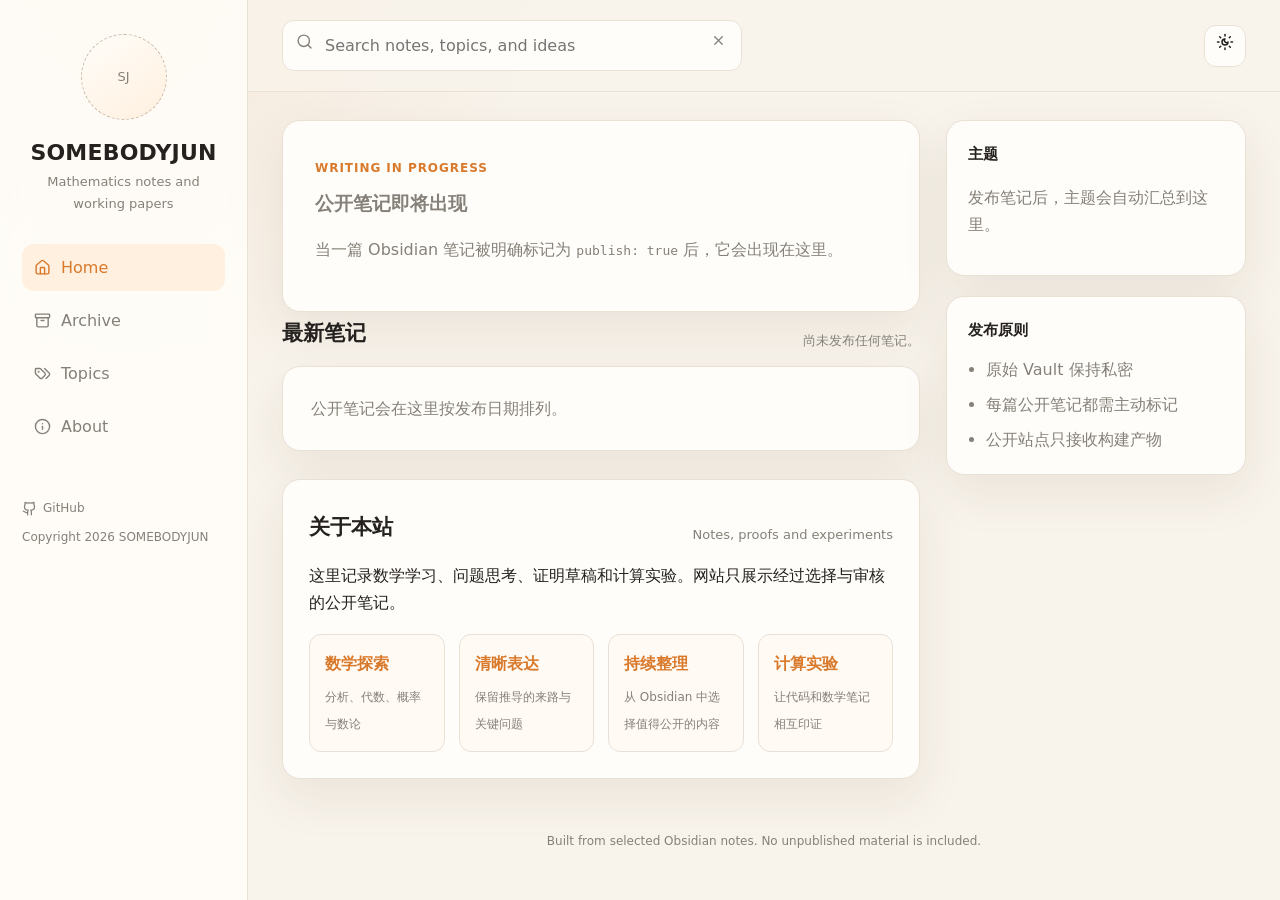
==== index.html @ e42fbcad "Restore original warm design palette" ====
<!DOCTYPE html><html lang="en"> <head><meta charset="utf-8"><meta name="viewport" content="width=device-width, initial-scale=1"><meta name="description" content="A personal mathematics notebook, published selectively from Obsidian."><meta name="theme-color" content="#f6f4ef"><title>SOMEBODYJUN | Mathematics Notes</title><link rel="stylesheet" href="/_astro/archive.7-XTc_qs.css"></head> <body> <div class="site-shell"> <aside class="sidebar" data-sidebar> <a class="brand" href="/" aria-label="SOMEBODYJUN home"> <span class="avatar" aria-hidden="true">SJ</span> <strong>SOMEBODYJUN</strong> <span>Mathematics notes and working papers</span> </a> <nav class="nav-list" aria-label="Primary navigation"> <a class="nav-link active" href="/"> <span class="left"><svg xmlns="http://www.w3.org/2000/svg" stroke-width="2" width="17" height="17" stroke="currentColor" stroke-linecap="round" stroke-linejoin="round" fill="none" viewBox="0 0 24 24" aria-hidden="true" class="lucide lucide-house">  <path d="M15 21v-8a1 1 0 0 0-1-1h-4a1 1 0 0 0-1 1v8"></path> <path d="M3 10a2 2 0 0 1 .709-1.528l7-5.999a2 2 0 0 1 2.582 0l7 5.999A2 2 0 0 1 21 10v9a2 2 0 0 1-2 2H5a2 2 0 0 1-2-2z"></path>  </svg><span>Home</span></span> </a> <a class="nav-link" href="/archive/"> <span class="left"><svg xmlns="http://www.w3.org/2000/svg" stroke-width="2" width="17" height="17" stroke="currentColor" stroke-linecap="round" stroke-linejoin="round" fill="none" viewBox="0 0 24 24" aria-hidden="true" class="lucide lucide-archive">  <rect width="20" height="5" x="2" y="3" rx="1"></rect> <path d="M4 8v11a2 2 0 0 0 2 2h12a2 2 0 0 0 2-2V8"></path> <path d="M10 12h4"></path>  </svg><span>Archive</span></span> </a> <a class="nav-link" href="/#tags"> <span class="left"><svg xmlns="http://www.w3.org/2000/svg" stroke-width="2" width="17" height="17" stroke="currentColor" stroke-linecap="round" stroke-linejoin="round" fill="none" viewBox="0 0 24 24" aria-hidden="true" class="lucide lucide-tags">  <path d="m15 5 6.3 6.3a2.4 2.4 0 0 1 0 3.4L17 19"></path> <path d="M9.586 5.586A2 2 0 0 0 8.172 5H3a1 1 0 0 0-1 1v5.172a2 2 0 0 0 .586 1.414L8.29 18.29a2.426 2.426 0 0 0 3.42 0l3.58-3.58a2.426 2.426 0 0 0 0-3.42z"></path> <circle cx="6.5" cy="9.5" r=".5" fill="currentColor"></circle>  </svg><span>Topics</span></span> </a> <a class="nav-link" href="/#about"> <span class="left"><svg xmlns="http://www.w3.org/2000/svg" stroke-width="2" width="17" height="17" stroke="currentColor" stroke-linecap="round" stroke-linejoin="round" fill="none" viewBox="0 0 24 24" aria-hidden="true" class="lucide lucide-info">  <circle cx="12" cy="12" r="10"></circle> <path d="M12 16v-4"></path> <path d="M12 8h.01"></path>  </svg><span>About</span></span> </a> </nav>  <div class="sidebar-footer"> <a href="https://github.com/SOMEBODYJUN" target="_blank" rel="noreferrer"> <svg xmlns="http://www.w3.org/2000/svg" stroke-width="2" width="15" height="15" stroke="currentColor" stroke-linecap="round" stroke-linejoin="round" fill="none" viewBox="0 0 24 24" aria-hidden="true" class="lucide lucide-github">  <path d="M15 22v-4a4.8 4.8 0 0 0-1-3.5c3 0 6-2 6-5.5.08-1.25-.27-2.48-1-3.5.28-1.15.28-2.35 0-3.5 0 0-1 0-3 1.5-2.64-.5-5.36-.5-8 0C6 2 5 2 5 2c-.3 1.15-.3 2.35 0 3.5A5.403 5.403 0 0 0 4 9c0 3.5 3 5.5 6 5.5-.39.49-.68 1.05-.85 1.65-.17.6-.22 1.23-.15 1.85v4"></path> <path d="M9 18c-4.51 2-5-2-7-2"></path>  </svg> GitHub
</a> <div>Copyright 2026 SOMEBODYJUN</div> </div> </aside> <main class="main-area"> <header class="topbar"> <button class="icon-button mobile-menu" data-menu-toggle type="button" aria-label="Open menu" title="Open menu"> <svg xmlns="http://www.w3.org/2000/svg" stroke-width="2" width="19" height="19" stroke="currentColor" stroke-linecap="round" stroke-linejoin="round" fill="none" viewBox="0 0 24 24" aria-hidden="true" class="lucide lucide-menu">  <line x1="4" x2="20" y1="12" y2="12"></line> <line x1="4" x2="20" y1="6" y2="6"></line> <line x1="4" x2="20" y1="18" y2="18"></line>  </svg> </button> <form class="search-box" data-search-form role="search"> <svg xmlns="http://www.w3.org/2000/svg" stroke-width="2" width="17" height="17" stroke="currentColor" stroke-linecap="round" stroke-linejoin="round" fill="none" viewBox="0 0 24 24" aria-hidden="true" class="lucide lucide-search">  <circle cx="11" cy="11" r="8"></circle> <path d="m21 21-4.3-4.3"></path>  </svg> <input name="q" type="search" placeholder="Search notes, topics, and ideas" aria-label="Search notes"> <button data-clear-search type="button" aria-label="Clear search" title="Clear search"><svg xmlns="http://www.w3.org/2000/svg" stroke-width="2" width="15" height="15" stroke="currentColor" stroke-linecap="round" stroke-linejoin="round" fill="none" viewBox="0 0 24 24" aria-hidden="true" class="lucide lucide-x">  <path d="M18 6 6 18"></path> <path d="m6 6 12 12"></path>  </svg></button> </form> <button class="icon-button" data-theme-toggle type="button" aria-label="Toggle theme" title="Toggle theme"> <svg xmlns="http://www.w3.org/2000/svg" stroke-width="2" width="18" height="18" stroke="currentColor" stroke-linecap="round" stroke-linejoin="round" fill="none" viewBox="0 0 24 24" aria-hidden="true" class="lucide lucide-sun-moon">  <path d="M12 8a2.83 2.83 0 0 0 4 4 4 4 0 1 1-4-4"></path> <path d="M12 2v2"></path> <path d="M12 20v2"></path> <path d="m4.9 4.9 1.4 1.4"></path> <path d="m17.7 17.7 1.4 1.4"></path> <path d="M2 12h2"></path> <path d="M20 12h2"></path> <path d="m6.3 17.7-1.4 1.4"></path> <path d="m19.1 4.9-1.4 1.4"></path>  </svg> </button> </header>  <div class="content-grid"> <section class="page-main"> <section class="empty-state card"> <span class="eyebrow">Writing in progress</span> <h1>公开笔记即将出现</h1> <p>当一篇 Obsidian 笔记被明确标记为 <code>publish: true</code> 后，它会出现在这里。</p> </section> <div class="section-title" id="notes"> <h2>最新笔记</h2> <p>尚未发布任何笔记。</p> </div> <div class="article-list card empty-list">公开笔记会在这里按发布日期排列。</div>  <section class="about-card card" id="about"> <div class="section-title"> <h2>关于本站</h2> <p>Notes, proofs and experiments</p> </div> <p>这里记录数学学习、问题思考、证明草稿和计算实验。网站只展示经过选择与审核的公开笔记。</p> <div class="about-grid"> <div class="about-item"><strong>数学探索</strong><span>分析、代数、概率与数论</span></div> <div class="about-item"><strong>清晰表达</strong><span>保留推导的来路与关键问题</span></div> <div class="about-item"><strong>持续整理</strong><span>从 Obsidian 中选择值得公开的内容</span></div> <div class="about-item"><strong>计算实验</strong><span>让代码和数学笔记相互印证</span></div> </div> </section> </section> <aside class="rightbar"> <section class="widget card" id="tags"> <h2>主题</h2> <p class="muted-copy">发布笔记后，主题会自动汇总到这里。</p> </section> <section class="widget card"> <h2>发布原则</h2> <ul class="quiet-list"> <li>原始 Vault 保持私密</li> <li>每篇公开笔记都需主动标记</li> <li>公开站点只接收构建产物</li> </ul> </section> </aside> </div>  <footer class="site-footer">Built from selected Obsidian notes. No unpublished material is included.</footer> </main> </div> <script>
      const savedTheme = localStorage.getItem("site-theme");
      if (savedTheme) document.documentElement.dataset.theme = savedTheme;
      document.querySelector("[data-theme-toggle]")?.addEventListener("click", () => {
        const nextTheme = document.documentElement.dataset.theme === "dark" ? "light" : "dark";
        document.documentElement.dataset.theme = nextTheme;
        localStorage.setItem("site-theme", nextTheme);
      });
      document.querySelector("[data-menu-toggle]")?.addEventListener("click", () => {
        document.querySelector("[data-sidebar]")?.classList.toggle("open");
      });
      document.querySelector("[data-search-form]")?.addEventListener("submit", (event) => {
        event.preventDefault();
        const form = event.currentTarget;
        const query = new FormData(form).get("q")?.toString().trim();
        window.location.assign(query ? `/archive/?q=${encodeURIComponent(query)}` : "/archive/");
      });
      document.querySelector("[data-clear-search]")?.addEventListener("click", () => {
        const input = document.querySelector("[data-search-form] input");
        if (input) input.value = "";
        input?.focus();
      });
    </script> </body> </html>
---- _astro/archive.7-XTc_qs.css ----
@font-face{font-display:block;font-family:KaTeX_AMS;font-style:normal;font-weight:400;src:url(/_astro/KaTeX_AMS-Regular.BQhdFMY1.woff2) format("woff2"),url(/_astro/KaTeX_AMS-Regular.DMm9YOAa.woff) format("woff"),url(/_astro/KaTeX_AMS-Regular.DRggAlZN.ttf) format("truetype")}@font-face{font-display:block;font-family:KaTeX_Caligraphic;font-style:normal;font-weight:700;src:url(/_astro/KaTeX_Caligraphic-Bold.Dq_IR9rO.woff2) format("woff2"),url(/_astro/KaTeX_Caligraphic-Bold.BEiXGLvX.woff) format("woff"),url(/_astro/KaTeX_Caligraphic-Bold.ATXxdsX0.ttf) format("truetype")}@font-face{font-display:block;font-family:KaTeX_Caligraphic;font-style:normal;font-weight:400;src:url(/_astro/KaTeX_Caligraphic-Regular.Di6jR-x-.woff2) format("woff2"),url(/_astro/KaTeX_Caligraphic-Regular.CTRA-rTL.woff) format("woff"),url(/_astro/KaTeX_Caligraphic-Regular.wX97UBjC.ttf) format("truetype")}@font-face{font-display:block;font-family:KaTeX_Fraktur;font-style:normal;font-weight:700;src:url(/_astro/KaTeX_Fraktur-Bold.CL6g_b3V.woff2) format("woff2"),url(/_astro/KaTeX_Fraktur-Bold.BsDP51OF.woff) format("woff"),url(/_astro/KaTeX_Fraktur-Bold.BdnERNNW.ttf) format("truetype")}@font-face{font-display:block;font-family:KaTeX_Fraktur;font-style:normal;font-weight:400;src:url(/_astro/KaTeX_Fraktur-Regular.CTYiF6lA.woff2) format("woff2"),url(/_astro/KaTeX_Fraktur-Regular.Dxdc4cR9.woff) format("woff"),url(/_astro/KaTeX_Fraktur-Regular.CB_wures.ttf) format("truetype")}@font-face{font-display:block;font-family:KaTeX_Main;font-style:normal;font-weight:700;src:url(/_astro/KaTeX_Main-Bold.Cx986IdX.woff2) format("woff2"),url(/_astro/KaTeX_Main-Bold.Jm3AIy58.woff) format("woff"),url(/_astro/KaTeX_Main-Bold.waoOVXN0.ttf) format("truetype")}@font-face{font-display:block;font-family:KaTeX_Main;font-style:italic;font-weight:700;src:url(/_astro/KaTeX_Main-BoldItalic.DxDJ3AOS.woff2) format("woff2"),url(/_astro/KaTeX_Main-BoldItalic.SpSLRI95.woff) format("woff"),url(/_astro/KaTeX_Main-BoldItalic.DzxPMmG6.ttf) format("truetype")}@font-face{font-display:block;font-family:KaTeX_Main;font-style:italic;font-weight:400;src:url(/_astro/KaTeX_Main-Italic.NWA7e6Wa.woff2) format("woff2"),url(/_astro/KaTeX_Main-Italic.BMLOBm91.woff) format("woff"),url(/_astro/KaTeX_Main-Italic.3WenGoN9.ttf) format("truetype")}@font-face{font-display:block;font-family:KaTeX_Main;font-style:normal;font-weight:400;src:url(/_astro/KaTeX_Main-Regular.B22Nviop.woff2) format("woff2"),url(/_astro/KaTeX_Main-Regular.Dr94JaBh.woff) format("woff"),url(/_astro/KaTeX_Main-Regular.ypZvNtVU.ttf) format("truetype")}@font-face{font-display:block;font-family:KaTeX_Math;font-style:italic;font-weight:700;src:url(/_astro/KaTeX_Math-BoldItalic.CZnvNsCZ.woff2) format("woff2"),url(/_astro/KaTeX_Math-BoldItalic.iY-2wyZ7.woff) format("woff"),url(/_astro/KaTeX_Math-BoldItalic.B3XSjfu4.ttf) format("truetype")}@font-face{font-display:block;font-family:KaTeX_Math;font-style:italic;font-weight:400;src:url(/_astro/KaTeX_Math-Italic.t53AETM-.woff2) format("woff2"),url(/_astro/KaTeX_Math-Italic.DA0__PXp.woff) format("woff"),url(/_astro/KaTeX_Math-Italic.flOr_0UB.ttf) format("truetype")}@font-face{font-display:block;font-family:KaTeX_SansSerif;font-style:normal;font-weight:700;src:url(/_astro/KaTeX_SansSerif-Bold.D1sUS0GD.woff2) format("woff2"),url(/_astro/KaTeX_SansSerif-Bold.DbIhKOiC.woff) format("woff"),url(/_astro/KaTeX_SansSerif-Bold.CFMepnvq.ttf) format("truetype")}@font-face{font-display:block;font-family:KaTeX_SansSerif;font-style:italic;font-weight:400;src:url(/_astro/KaTeX_SansSerif-Italic.C3H0VqGB.woff2) format("woff2"),url(/_astro/KaTeX_SansSerif-Italic.DN2j7dab.woff) format("woff"),url(/_astro/KaTeX_SansSerif-Italic.YYjJ1zSn.ttf) format("truetype")}@font-face{font-display:block;font-family:KaTeX_SansSerif;font-style:normal;font-weight:400;src:url(/_astro/KaTeX_SansSerif-Regular.DDBCnlJ7.woff2) format("woff2"),url(/_astro/KaTeX_SansSerif-Regular.CS6fqUqJ.woff) format("woff"),url(/_astro/KaTeX_SansSerif-Regular.BNo7hRIc.ttf) format("truetype")}@font-face{font-display:block;font-family:KaTeX_Script;font-style:normal;font-weight:400;src:url(/_astro/KaTeX_Script-Regular.D3wIWfF6.woff2) format("woff2"),url(/_astro/KaTeX_Script-Regular.D5yQViql.woff) format("woff"),url(/_astro/KaTeX_Script-Regular.C5JkGWo-.ttf) format("truetype")}@font-face{font-display:block;font-family:KaTeX_Size1;font-style:normal;font-weight:400;src:url(/_astro/KaTeX_Size1-Regular.mCD8mA8B.woff2) format("woff2"),url(/_astro/KaTeX_Size1-Regular.C195tn64.woff) format("woff"),url(/_astro/KaTeX_Size1-Regular.Dbsnue_I.ttf) format("truetype")}@font-face{font-display:block;font-family:KaTeX_Size2;font-style:normal;font-weight:400;src:url(/_astro/KaTeX_Size2-Regular.Dy4dx90m.woff2) format("woff2"),url(/_astro/KaTeX_Size2-Regular.oD1tc_U0.woff) format("woff"),url(/_astro/KaTeX_Size2-Regular.B7gKUWhC.ttf) format("truetype")}@font-face{font-display:block;font-family:KaTeX_Size3;font-style:normal;font-weight:400;src:url([data-uri]) format("woff2"),url(/_astro/KaTeX_Size3-Regular.CTq5MqoE.woff) format("woff"),url(/_astro/KaTeX_Size3-Regular.DgpXs0kz.ttf) format("truetype")}@font-face{font-display:block;font-family:KaTeX_Size4;font-style:normal;font-weight:400;src:url(/_astro/KaTeX_Size4-Regular.Dl5lxZxV.woff2) format("woff2"),url(/_astro/KaTeX_Size4-Regular.BF-4gkZK.woff) format("woff"),url(/_astro/KaTeX_Size4-Regular.DWFBv043.ttf) format("truetype")}@font-face{font-display:block;font-family:KaTeX_Typewriter;font-style:normal;font-weight:400;src:url(/_astro/KaTeX_Typewriter-Regular.CO6r4hn1.woff2) format("woff2"),url(/_astro/KaTeX_Typewriter-Regular.C0xS9mPB.woff) format("woff"),url(/_astro/KaTeX_Typewriter-Regular.D3Ib7_Hf.ttf) format("truetype")}.katex{font: 1.21em KaTeX_Main,Times New Roman,serif;line-height:1.2;position:relative;text-indent:0;text-rendering:auto}.katex *{-ms-high-contrast-adjust:none!important;border-color:currentColor}.katex .katex-version:after{content:"0.16.47"}.katex .katex-mathml{border:0;-webkit-clip-path:inset(50%);clip-path:inset(50%);height:1px;overflow:hidden;padding:0;position:absolute;width:1px}.katex .katex-html>.newline{display:block}.katex .base{position:relative;white-space:nowrap;width:-webkit-min-content;width:-moz-min-content;width:min-content}.katex .base,.katex .strut{display:inline-block}.katex .textbf{font-weight:700}.katex .textit{font-style:italic}.katex .textrm{font-family:KaTeX_Main}.katex .textsf{font-family:KaTeX_SansSerif}.katex .texttt{font-family:KaTeX_Typewriter}.katex .mathnormal{font-family:KaTeX_Math;font-style:italic}.katex .mathit{font-family:KaTeX_Main;font-style:italic}.katex .mathrm{font-style:normal}.katex .mathbf{font-family:KaTeX_Main;font-weight:700}.katex .boldsymbol{font-family:KaTeX_Math;font-style:italic;font-weight:700}.katex .amsrm,.katex .mathbb,.katex .textbb{font-family:KaTeX_AMS}.katex .mathcal{font-family:KaTeX_Caligraphic}.katex .mathfrak,.katex .textfrak{font-family:KaTeX_Fraktur}.katex .mathboldfrak,.katex .textboldfrak{font-family:KaTeX_Fraktur;font-weight:700}.katex .mathtt{font-family:KaTeX_Typewriter}.katex .mathscr,.katex .textscr{font-family:KaTeX_Script}.katex .mathsf,.katex .textsf{font-family:KaTeX_SansSerif}.katex .mathboldsf,.katex .textboldsf{font-family:KaTeX_SansSerif;font-weight:700}.katex .mathitsf,.katex .mathsfit,.katex .textitsf{font-family:KaTeX_SansSerif;font-style:italic}.katex .mainrm{font-family:KaTeX_Main;font-style:normal}.katex .vlist-t{border-collapse:collapse;display:inline-table;table-layout:fixed}.katex .vlist-r{display:table-row}.katex .vlist{display:table-cell;position:relative;vertical-align:bottom}.katex .vlist>span{display:block;height:0;position:relative}.katex .vlist>span>span{display:inline-block}.katex .vlist>span>.pstrut{overflow:hidden;width:0}.katex .vlist-t2{margin-right:-2px}.katex .vlist-s{display:table-cell;font-size:1px;min-width:2px;vertical-align:bottom;width:2px}.katex .vbox{align-items:baseline;display:inline-flex;flex-direction:column}.katex .hbox{width:100%}.katex .hbox,.katex .thinbox{display:inline-flex;flex-direction:row}.katex .thinbox{max-width:0;width:0}.katex .msupsub{text-align:left}.katex .mfrac>span>span{text-align:center}.katex .mfrac .frac-line{border-bottom-style:solid;display:inline-block;width:100%}.katex .hdashline,.katex .hline,.katex .mfrac .frac-line,.katex .overline .overline-line,.katex .rule,.katex .underline .underline-line{min-height:1px}.katex .mspace{display:inline-block}.katex .smash{display:inline;line-height:0}.katex .clap,.katex .llap,.katex .rlap{position:relative;width:0}.katex .clap>.inner,.katex .llap>.inner,.katex .rlap>.inner{position:absolute}.katex .clap>.fix,.katex .llap>.fix,.katex .rlap>.fix{display:inline-block}.katex .llap>.inner{right:0}.katex .clap>.inner,.katex .rlap>.inner{left:0}.katex .clap>.inner>span{margin-left:-50%;margin-right:50%}.katex .rule{border:0 solid;display:inline-block;position:relative}.katex .hline,.katex .overline .overline-line,.katex .underline .underline-line{border-bottom-style:solid;display:inline-block;width:100%}.katex .hdashline{border-bottom-style:dashed;display:inline-block;width:100%}.katex .sqrt>.root{margin-left:.2777777778em;margin-right:-.5555555556em}.katex .fontsize-ensurer.reset-size1.size1,.katex .sizing.reset-size1.size1{font-size:1em}.katex .fontsize-ensurer.reset-size1.size2,.katex .sizing.reset-size1.size2{font-size:1.2em}.katex .fontsize-ensurer.reset-size1.size3,.katex .sizing.reset-size1.size3{font-size:1.4em}.katex .fontsize-ensurer.reset-size1.size4,.katex .sizing.reset-size1.size4{font-size:1.6em}.katex .fontsize-ensurer.reset-size1.size5,.katex .sizing.reset-size1.size5{font-size:1.8em}.katex .fontsize-ensurer.reset-size1.size6,.katex .sizing.reset-size1.size6{font-size:2em}.katex .fontsize-ensurer.reset-size1.size7,.katex .sizing.reset-size1.size7{font-size:2.4em}.katex .fontsize-ensurer.reset-size1.size8,.katex .sizing.reset-size1.size8{font-size:2.88em}.katex .fontsize-ensurer.reset-size1.size9,.katex .sizing.reset-size1.size9{font-size:3.456em}.katex .fontsize-ensurer.reset-size1.size10,.katex .sizing.reset-size1.size10{font-size:4.148em}.katex .fontsize-ensurer.reset-size1.size11,.katex .sizing.reset-size1.size11{font-size:4.976em}.katex .fontsize-ensurer.reset-size2.size1,.katex .sizing.reset-size2.size1{font-size:.8333333333em}.katex .fontsize-ensurer.reset-size2.size2,.katex .sizing.reset-size2.size2{font-size:1em}.katex .fontsize-ensurer.reset-size2.size3,.katex .sizing.reset-size2.size3{font-size:1.1666666667em}.katex .fontsize-ensurer.reset-size2.size4,.katex .sizing.reset-size2.size4{font-size:1.3333333333em}.katex .fontsize-ensurer.reset-size2.size5,.katex .sizing.reset-size2.size5{font-size:1.5em}.katex .fontsize-ensurer.reset-size2.size6,.katex .sizing.reset-size2.size6{font-size:1.6666666667em}.katex .fontsize-ensurer.reset-size2.size7,.katex .sizing.reset-size2.size7{font-size:2em}.katex .fontsize-ensurer.reset-size2.size8,.katex .sizing.reset-size2.size8{font-size:2.4em}.katex .fontsize-ensurer.reset-size2.size9,.katex .sizing.reset-size2.size9{font-size:2.88em}.katex .fontsize-ensurer.reset-size2.size10,.katex .sizing.reset-size2.size10{font-size:3.4566666667em}.katex .fontsize-ensurer.reset-size2.size11,.katex .sizing.reset-size2.size11{font-size:4.1466666667em}.katex .fontsize-ensurer.reset-size3.size1,.katex .sizing.reset-size3.size1{font-size:.7142857143em}.katex .fontsize-ensurer.reset-size3.size2,.katex .sizing.reset-size3.size2{font-size:.8571428571em}.katex .fontsize-ensurer.reset-size3.size3,.katex .sizing.reset-size3.size3{font-size:1em}.katex .fontsize-ensurer.reset-size3.size4,.katex .sizing.reset-size3.size4{font-size:1.1428571429em}.katex .fontsize-ensurer.reset-size3.size5,.katex .sizing.reset-size3.size5{font-size:1.2857142857em}.katex .fontsize-ensurer.reset-size3.size6,.katex .sizing.reset-size3.size6{font-size:1.4285714286em}.katex .fontsize-ensurer.reset-size3.size7,.katex .sizing.reset-size3.size7{font-size:1.7142857143em}.katex .fontsize-ensurer.reset-size3.size8,.katex .sizing.reset-size3.size8{font-size:2.0571428571em}.katex .fontsize-ensurer.reset-size3.size9,.katex .sizing.reset-size3.size9{font-size:2.4685714286em}.katex .fontsize-ensurer.reset-size3.size10,.katex .sizing.reset-size3.size10{font-size:2.9628571429em}.katex .fontsize-ensurer.reset-size3.size11,.katex .sizing.reset-size3.size11{font-size:3.5542857143em}.katex .fontsize-ensurer.reset-size4.size1,.katex .sizing.reset-size4.size1{font-size:.625em}.katex .fontsize-ensurer.reset-size4.size2,.katex .sizing.reset-size4.size2{font-size:.75em}.katex .fontsize-ensurer.reset-size4.size3,.katex .sizing.reset-size4.size3{font-size:.875em}.katex .fontsize-ensurer.reset-size4.size4,.katex .sizing.reset-size4.size4{font-size:1em}.katex .fontsize-ensurer.reset-size4.size5,.katex .sizing.reset-size4.size5{font-size:1.125em}.katex .fontsize-ensurer.reset-size4.size6,.katex .sizing.reset-size4.size6{font-size:1.25em}.katex .fontsize-ensurer.reset-size4.size7,.katex .sizing.reset-size4.size7{font-size:1.5em}.katex .fontsize-ensurer.reset-size4.size8,.katex .sizing.reset-size4.size8{font-size:1.8em}.katex .fontsize-ensurer.reset-size4.size9,.katex .sizing.reset-size4.size9{font-size:2.16em}.katex .fontsize-ensurer.reset-size4.size10,.katex .sizing.reset-size4.size10{font-size:2.5925em}.katex .fontsize-ensurer.reset-size4.size11,.katex .sizing.reset-size4.size11{font-size:3.11em}.katex .fontsize-ensurer.reset-size5.size1,.katex .sizing.reset-size5.size1{font-size:.5555555556em}.katex .fontsize-ensurer.reset-size5.size2,.katex .sizing.reset-size5.size2{font-size:.6666666667em}.katex .fontsize-ensurer.reset-size5.size3,.katex .sizing.reset-size5.size3{font-size:.7777777778em}.katex .fontsize-ensurer.reset-size5.size4,.katex .sizing.reset-size5.size4{font-size:.8888888889em}.katex .fontsize-ensurer.reset-size5.size5,.katex .sizing.reset-size5.size5{font-size:1em}.katex .fontsize-ensurer.reset-size5.size6,.katex .sizing.reset-size5.size6{font-size:1.1111111111em}.katex .fontsize-ensurer.reset-size5.size7,.katex .sizing.reset-size5.size7{font-size:1.3333333333em}.katex .fontsize-ensurer.reset-size5.size8,.katex .sizing.reset-size5.size8{font-size:1.6em}.katex .fontsize-ensurer.reset-size5.size9,.katex .sizing.reset-size5.size9{font-size:1.92em}.katex .fontsize-ensurer.reset-size5.size10,.katex .sizing.reset-size5.size10{font-size:2.3044444444em}.katex .fontsize-ensurer.reset-size5.size11,.katex .sizing.reset-size5.size11{font-size:2.7644444444em}.katex .fontsize-ensurer.reset-size6.size1,.katex .sizing.reset-size6.size1{font-size:.5em}.katex .fontsize-ensurer.reset-size6.size2,.katex .sizing.reset-size6.size2{font-size:.6em}.katex .fontsize-ensurer.reset-size6.size3,.katex .sizing.reset-size6.size3{font-size:.7em}.katex .fontsize-ensurer.reset-size6.size4,.katex .sizing.reset-size6.size4{font-size:.8em}.katex .fontsize-ensurer.reset-size6.size5,.katex .sizing.reset-size6.size5{font-size:.9em}.katex .fontsize-ensurer.reset-size6.size6,.katex .sizing.reset-size6.size6{font-size:1em}.katex .fontsize-ensurer.reset-size6.size7,.katex .sizing.reset-size6.size7{font-size:1.2em}.katex .fontsize-ensurer.reset-size6.size8,.katex .sizing.reset-size6.size8{font-size:1.44em}.katex .fontsize-ensurer.reset-size6.size9,.katex .sizing.reset-size6.size9{font-size:1.728em}.katex .fontsize-ensurer.reset-size6.size10,.katex .sizing.reset-size6.size10{font-size:2.074em}.katex .fontsize-ensurer.reset-size6.size11,.katex .sizing.reset-size6.size11{font-size:2.488em}.katex .fontsize-ensurer.reset-size7.size1,.katex .sizing.reset-size7.size1{font-size:.4166666667em}.katex .fontsize-ensurer.reset-size7.size2,.katex .sizing.reset-size7.size2{font-size:.5em}.katex .fontsize-ensurer.reset-size7.size3,.katex .sizing.reset-size7.size3{font-size:.5833333333em}.katex .fontsize-ensurer.reset-size7.size4,.katex .sizing.reset-size7.size4{font-size:.6666666667em}.katex .fontsize-ensurer.reset-size7.size5,.katex .sizing.reset-size7.size5{font-size:.75em}.katex .fontsize-ensurer.reset-size7.size6,.katex .sizing.reset-size7.size6{font-size:.8333333333em}.katex .fontsize-ensurer.reset-size7.size7,.katex .sizing.reset-size7.size7{font-size:1em}.katex .fontsize-ensurer.reset-size7.size8,.katex .sizing.reset-size7.size8{font-size:1.2em}.katex .fontsize-ensurer.reset-size7.size9,.katex .sizing.reset-size7.size9{font-size:1.44em}.katex .fontsize-ensurer.reset-size7.size10,.katex .sizing.reset-size7.size10{font-size:1.7283333333em}.katex .fontsize-ensurer.reset-size7.size11,.katex .sizing.reset-size7.size11{font-size:2.0733333333em}.katex .fontsize-ensurer.reset-size8.size1,.katex .sizing.reset-size8.size1{font-size:.3472222222em}.katex .fontsize-ensurer.reset-size8.size2,.katex .sizing.reset-size8.size2{font-size:.4166666667em}.katex .fontsize-ensurer.reset-size8.size3,.katex .sizing.reset-size8.size3{font-size:.4861111111em}.katex .fontsize-ensurer.reset-size8.size4,.katex .sizing.reset-size8.size4{font-size:.5555555556em}.katex .fontsize-ensurer.reset-size8.size5,.katex .sizing.reset-size8.size5{font-size:.625em}.katex .fontsize-ensurer.reset-size8.size6,.katex .sizing.reset-size8.size6{font-size:.6944444444em}.katex .fontsize-ensurer.reset-size8.size7,.katex .sizing.reset-size8.size7{font-size:.8333333333em}.katex .fontsize-ensurer.reset-size8.size8,.katex .sizing.reset-size8.size8{font-size:1em}.katex .fontsize-ensurer.reset-size8.size9,.katex .sizing.reset-size8.size9{font-size:1.2em}.katex .fontsize-ensurer.reset-size8.size10,.katex .sizing.reset-size8.size10{font-size:1.4402777778em}.katex .fontsize-ensurer.reset-size8.size11,.katex .sizing.reset-size8.size11{font-size:1.7277777778em}.katex .fontsize-ensurer.reset-size9.size1,.katex .sizing.reset-size9.size1{font-size:.2893518519em}.katex .fontsize-ensurer.reset-size9.size2,.katex .sizing.reset-size9.size2{font-size:.3472222222em}.katex .fontsize-ensurer.reset-size9.size3,.katex .sizing.reset-size9.size3{font-size:.4050925926em}.katex .fontsize-ensurer.reset-size9.size4,.katex .sizing.reset-size9.size4{font-size:.462962963em}.katex .fontsize-ensurer.reset-size9.size5,.katex .sizing.reset-size9.size5{font-size:.5208333333em}.katex .fontsize-ensurer.reset-size9.size6,.katex .sizing.reset-size9.size6{font-size:.5787037037em}.katex .fontsize-ensurer.reset-size9.size7,.katex .sizing.reset-size9.size7{font-size:.6944444444em}.katex .fontsize-ensurer.reset-size9.size8,.katex .sizing.reset-size9.size8{font-size:.8333333333em}.katex .fontsize-ensurer.reset-size9.size9,.katex .sizing.reset-size9.size9{font-size:1em}.katex .fontsize-ensurer.reset-size9.size10,.katex .sizing.reset-size9.size10{font-size:1.2002314815em}.katex .fontsize-ensurer.reset-size9.size11,.katex .sizing.reset-size9.size11{font-size:1.4398148148em}.katex .fontsize-ensurer.reset-size10.size1,.katex .sizing.reset-size10.size1{font-size:.2410800386em}.katex .fontsize-ensurer.reset-size10.size2,.katex .sizing.reset-size10.size2{font-size:.2892960463em}.katex .fontsize-ensurer.reset-size10.size3,.katex .sizing.reset-size10.size3{font-size:.337512054em}.katex .fontsize-ensurer.reset-size10.size4,.katex .sizing.reset-size10.size4{font-size:.3857280617em}.katex .fontsize-ensurer.reset-size10.size5,.katex .sizing.reset-size10.size5{font-size:.4339440694em}.katex .fontsize-ensurer.reset-size10.size6,.katex .sizing.reset-size10.size6{font-size:.4821600771em}.katex .fontsize-ensurer.reset-size10.size7,.katex .sizing.reset-size10.size7{font-size:.5785920926em}.katex .fontsize-ensurer.reset-size10.size8,.katex .sizing.reset-size10.size8{font-size:.6943105111em}.katex .fontsize-ensurer.reset-size10.size9,.katex .sizing.reset-size10.size9{font-size:.8331726133em}.katex .fontsize-ensurer.reset-size10.size10,.katex .sizing.reset-size10.size10{font-size:1em}.katex .fontsize-ensurer.reset-size10.size11,.katex .sizing.reset-size10.size11{font-size:1.1996142719em}.katex .fontsize-ensurer.reset-size11.size1,.katex .sizing.reset-size11.size1{font-size:.2009646302em}.katex .fontsize-ensurer.reset-size11.size2,.katex .sizing.reset-size11.size2{font-size:.2411575563em}.katex .fontsize-ensurer.reset-size11.size3,.katex .sizing.reset-size11.size3{font-size:.2813504823em}.katex .fontsize-ensurer.reset-size11.size4,.katex .sizing.reset-size11.size4{font-size:.3215434084em}.katex .fontsize-ensurer.reset-size11.size5,.katex .sizing.reset-size11.size5{font-size:.3617363344em}.katex .fontsize-ensurer.reset-size11.size6,.katex .sizing.reset-size11.size6{font-size:.4019292605em}.katex .fontsize-ensurer.reset-size11.size7,.katex .sizing.reset-size11.size7{font-size:.4823151125em}.katex .fontsize-ensurer.reset-size11.size8,.katex .sizing.reset-size11.size8{font-size:.578778135em}.katex .fontsize-ensurer.reset-size11.size9,.katex .sizing.reset-size11.size9{font-size:.6945337621em}.katex .fontsize-ensurer.reset-size11.size10,.katex .sizing.reset-size11.size10{font-size:.8336012862em}.katex .fontsize-ensurer.reset-size11.size11,.katex .sizing.reset-size11.size11{font-size:1em}.katex .delimsizing.size1{font-family:KaTeX_Size1}.katex .delimsizing.size2{font-family:KaTeX_Size2}.katex .delimsizing.size3{font-family:KaTeX_Size3}.katex .delimsizing.size4{font-family:KaTeX_Size4}.katex .delimsizing.mult .delim-size1>span{font-family:KaTeX_Size1}.katex .delimsizing.mult .delim-size4>span{font-family:KaTeX_Size4}.katex .nulldelimiter{display:inline-block;width:.12em}.katex .delimcenter,.katex .op-symbol{position:relative}.katex .op-symbol.small-op{font-family:KaTeX_Size1}.katex .op-symbol.large-op{font-family:KaTeX_Size2}.katex .accent>.vlist-t,.katex .op-limits>.vlist-t{text-align:center}.katex .accent .accent-body{position:relative}.katex .accent .accent-body:not(.accent-full){width:0}.katex .overlay{display:block}.katex .mtable .vertical-separator{display:inline-block;min-width:1px}.katex .mtable .arraycolsep{display:inline-block}.katex .mtable .col-align-c>.vlist-t{text-align:center}.katex .mtable .col-align-l>.vlist-t{text-align:left}.katex .mtable .col-align-r>.vlist-t{text-align:right}.katex .svg-align{text-align:left}.katex svg{fill:currentColor;stroke:currentColor;display:block;height:inherit;position:absolute;width:100%}.katex svg path{stroke:none}.katex svg{fill-rule:nonzero;fill-opacity:1;stroke-width:1;stroke-linecap:butt;stroke-linejoin:miter;stroke-miterlimit:4;stroke-dasharray:none;stroke-dashoffset:0;stroke-opacity:1}.katex img{border-style:none;max-height:none;max-width:none;min-height:0;min-width:0}.katex .stretchy{display:block;overflow:hidden;position:relative;width:100%}.katex .stretchy:after,.katex .stretchy:before{content:""}.katex .hide-tail{overflow:hidden;position:relative;width:100%}.katex .halfarrow-left{left:0;overflow:hidden;position:absolute;width:50.2%}.katex .halfarrow-right{overflow:hidden;position:absolute;right:0;width:50.2%}.katex .brace-left{left:0;overflow:hidden;position:absolute;width:25.1%}.katex .brace-center{left:25%;overflow:hidden;position:absolute;width:50%}.katex .brace-right{overflow:hidden;position:absolute;right:0;width:25.1%}.katex .x-arrow-pad{padding:0 .5em}.katex .cd-arrow-pad{padding:0 .55556em 0 .27778em}.katex .mover,.katex .munder,.katex .x-arrow{text-align:center}.katex .boxpad{padding:0 .3em}.katex .fbox,.katex .fcolorbox{border:.04em solid;box-sizing:border-box}.katex .cancel-pad{padding:0 .2em}.katex .cancel-lap{margin-left:-.2em;margin-right:-.2em}.katex .sout{border-bottom-style:solid;border-bottom-width:.08em}.katex .angl{border-right:.049em solid;border-top:.049em solid;box-sizing:border-box;margin-right:.03889em}.katex .anglpad{padding:0 .03889em}.katex .eqn-num:before{content:"(" counter(katexEqnNo) ")";counter-increment:katexEqnNo}.katex .mml-eqn-num:before{content:"(" counter(mmlEqnNo) ")";counter-increment:mmlEqnNo}.katex .mtr-glue{width:50%}.katex .cd-vert-arrow{display:inline-block;position:relative}.katex .cd-label-left{display:inline-block;position:absolute;right:calc(50% + .3em);text-align:left}.katex .cd-label-right{display:inline-block;left:calc(50% + .3em);position:absolute;text-align:right}.katex-display{display:block;margin:1em 0;text-align:center}.katex-display>.katex{display:block;text-align:center;white-space:nowrap}.katex-display>.katex>.katex-html{display:block;position:relative}.katex-display>.katex>.katex-html>.tag{position:absolute;right:0}.katex-display.leqno>.katex>.katex-html>.tag{left:0;right:auto}.katex-display.fleqn>.katex{padding-left:2em;text-align:left}body{counter-reset:katexEqnNo mmlEqnNo}:root{--bg: #f8f3eb;--paper: #fffdf9;--paper-strong: #fffaf3;--ink: #24211f;--muted: #858079;--line: #e9e0d6;--accent: #d9792b;--accent-soft: #fff0df;--shadow: 0 18px 50px rgba(71, 48, 25, .08);--radius: 18px;--sidebar: 248px;--rightbar: 300px}[data-theme=dark]{--bg: #171513;--paper: #211e1b;--paper-strong: #28231f;--ink: #f2ede7;--muted: #aaa198;--line: #3b342e;--accent: #f29b4b;--accent-soft: #3a2a1c;--shadow: 0 18px 50px rgba(0, 0, 0, .25)}*{box-sizing:border-box}html{scroll-behavior:smooth}body{margin:0;color:var(--ink);background:radial-gradient(circle at 10% 0%,rgba(217,121,43,.08),transparent 28%),var(--bg);font-family:Inter,Noto Sans SC,PingFang SC,Microsoft YaHei,system-ui,sans-serif;line-height:1.7}a{color:inherit;text-decoration:none}button,input{font:inherit}button{cursor:pointer}.progress-bar{position:fixed;left:0;top:0;width:0;height:3px;z-index:1000;background:var(--accent)}.site-shell{min-height:100vh;display:grid;grid-template-columns:var(--sidebar) minmax(0,1fr)}.sidebar{position:fixed;inset:0 auto 0 0;width:var(--sidebar);padding:34px 22px;border-right:1px solid var(--line);background:color-mix(in srgb,var(--paper) 88%,transparent);backdrop-filter:blur(18px);overflow-y:auto;z-index:20}.brand{display:flex;flex-direction:column;align-items:center;text-align:center;margin-bottom:28px}.avatar{width:86px;height:86px;display:grid;place-items:center;border-radius:50%;border:1px dashed #c9b8a7;background:linear-gradient(145deg,var(--paper),var(--accent-soft));color:var(--muted);font-size:12px;margin-bottom:14px}.brand strong{font-size:22px;letter-spacing:.2px}.brand span{color:var(--muted);font-size:13px}.nav-list,.category-list{display:grid;gap:6px}.nav-link,.category-link{display:flex;align-items:center;justify-content:space-between;gap:10px;padding:10px 12px;border-radius:12px;color:var(--muted);transition:.2s ease}.nav-link:hover,.nav-link.active,.category-link:hover,.category-link.active{color:var(--accent);background:var(--accent-soft)}.nav-link .left{display:flex;gap:10px;align-items:center}.sidebar-section{padding-top:22px;margin-top:22px;border-top:1px solid var(--line)}.sidebar-section h3{margin:0 0 10px;font-size:14px}.category-link{font-size:13px;padding-block:7px}.category-link span:last-child{font-size:12px}.sidebar-footer{padding-top:24px;color:var(--muted);font-size:12px}.main-area{grid-column:2;min-width:0}.topbar{position:sticky;top:0;z-index:15;display:flex;justify-content:space-between;gap:18px;align-items:center;padding:20px 34px;border-bottom:1px solid var(--line);background:color-mix(in srgb,var(--bg) 82%,transparent);backdrop-filter:blur(16px)}.search-box{position:relative;width:min(460px,100%)}.search-box input{width:100%;border:1px solid var(--line);border-radius:12px;padding:11px 42px 11px 15px;background:var(--paper);color:var(--ink);outline:none}.search-box input:focus{border-color:color-mix(in srgb,var(--accent) 60%,var(--line))}.search-box button{position:absolute;right:8px;top:7px;width:32px;height:32px;border:0;background:transparent;color:var(--muted)}.icon-button{width:42px;height:42px;border:1px solid var(--line);border-radius:12px;background:var(--paper);color:var(--ink)}.content-grid{display:grid;grid-template-columns:minmax(0,1fr) var(--rightbar);gap:26px;padding:28px 34px 52px}.page-main{min-width:0}.section-title{display:flex;align-items:end;justify-content:space-between;gap:12px;margin:4px 0 14px}.section-title h2{margin:0;font-size:21px}.section-title p{margin:0;color:var(--muted);font-size:13px}.card{background:var(--paper);border:1px solid var(--line);border-radius:var(--radius);box-shadow:var(--shadow)}.featured{display:grid;grid-template-columns:minmax(0,1fr) 260px;gap:26px;padding:28px;margin-bottom:34px}.featured h1{margin:8px 0 12px;font-size:clamp(26px,4vw,38px)}.featured p{margin:0 0 18px;color:var(--muted)}.formula-art{min-height:210px;display:grid;place-items:center;text-align:center;border-radius:15px;background:linear-gradient(135deg,rgba(217,121,43,.08),transparent),var(--paper-strong);font-family:Georgia,Times New Roman,serif;font-size:28px}.eyebrow{display:inline-flex;align-items:center;gap:8px;color:var(--accent);font-size:12px;font-weight:700;letter-spacing:.08em;text-transform:uppercase}.meta{display:flex;flex-wrap:wrap;align-items:center;gap:10px 14px;color:var(--muted);font-size:12px}.meta .tag{color:var(--accent);background:var(--accent-soft);border-radius:8px;padding:4px 8px}.article-list{overflow:hidden}.article-card{display:grid;grid-template-columns:minmax(0,1fr) 210px;gap:22px;padding:23px 26px;border-bottom:1px solid var(--line);transition:.22s ease}.article-card:last-child{border-bottom:0}.article-card:hover{transform:translateY(-2px);background:color-mix(in srgb,var(--accent-soft) 26%,var(--paper))}.article-card h3{margin:0 0 7px;font-size:20px}.article-card p{margin:0 0 14px;color:var(--muted);display:-webkit-box;-webkit-line-clamp:2;-webkit-box-orient:vertical;overflow:hidden}.article-thumb{min-height:128px;display:grid;place-items:center;border-radius:13px;background:var(--paper-strong);border:1px solid var(--line);font-family:Georgia,Times New Roman,serif;font-size:22px;overflow:hidden}.article-thumb code{font-size:13px;line-height:1.5}.load-more{display:block;width:fit-content;margin:20px auto 0;border:1px solid var(--line);background:var(--paper);color:var(--ink);padding:10px 16px;border-radius:999px}.rightbar{display:grid;align-content:start;gap:20px}.widget{padding:21px}.widget h3{margin:0 0 14px;font-size:16px}.update-list,.timeline-list{display:grid;gap:11px}.update-item{display:grid;grid-template-columns:8px minmax(0,1fr) auto;gap:9px;align-items:center;color:var(--muted);font-size:13px}.dot{width:7px;height:7px;border-radius:50%;background:var(--accent)}.tag-cloud{display:flex;flex-wrap:wrap;gap:8px}.tag-button{border:1px solid var(--line);background:var(--paper-strong);color:var(--muted);padding:7px 10px;border-radius:9px;font-size:12px}.tag-button:hover,.tag-button.active{color:var(--accent);border-color:var(--accent)}.timeline-year{font-weight:700}.timeline-month{display:flex;justify-content:space-between;padding-left:14px;color:var(--muted);font-size:13px;border-left:1px solid var(--line)}.empty-state{display:none;padding:30px;text-align:center;color:var(--muted)}.about-card{margin-top:28px;padding:26px}.about-grid{display:grid;grid-template-columns:repeat(4,1fr);gap:14px;margin-top:18px}.about-item{padding:15px;border:1px solid var(--line);border-radius:12px;background:var(--paper-strong)}.about-item strong{display:block;color:var(--accent);margin-bottom:4px}.about-item span{color:var(--muted);font-size:12px}.site-footer{padding:0 34px 34px;text-align:center;color:var(--muted);font-size:12px}.article-layout{display:grid;grid-template-columns:minmax(0,1fr) 280px;gap:28px;padding:28px 34px 52px}.article-paper{padding:clamp(24px,4vw,54px)}.breadcrumb{color:var(--muted);font-size:12px;margin-bottom:18px}.article-header h1{font-size:clamp(31px,5vw,52px);line-height:1.2;margin:8px 0 16px}.article-intro{margin:24px 0 34px;padding:18px 20px;background:var(--accent-soft);border-left:4px solid var(--accent);border-radius:0 12px 12px 0}.article-content{font-family:"Noto Serif SC",Songti SC,Georgia,serif;font-size:17px}.article-content h2{margin-top:48px;padding-top:12px;font-family:Inter,Noto Sans SC,sans-serif;font-size:27px;scroll-margin-top:90px}.article-content h3{margin-top:30px;font-family:Inter,Noto Sans SC,sans-serif;scroll-margin-top:90px}.math-block{overflow-x:auto;margin:24px 0;padding:22px;text-align:center;background:var(--paper-strong);border:1px solid var(--line);border-radius:14px}pre{position:relative;overflow-x:auto;margin:24px 0;padding:20px;border-radius:14px;background:#171717;color:#f4f1ea;line-height:1.6;font-size:13px}.copy-code{position:absolute;right:10px;top:10px;border:1px solid rgba(255,255,255,.2);border-radius:8px;padding:5px 9px;color:#ddd;background:#ffffff14}.article-aside{position:sticky;top:92px;align-self:start;display:grid;gap:18px}.toc{padding:20px}.toc h3{margin:0 0 12px;font-size:15px}.toc a{display:block;padding:7px 9px;border-left:2px solid var(--line);color:var(--muted);font-size:13px}.toc a.active{color:var(--accent);border-left-color:var(--accent);background:var(--accent-soft)}.read-stats{padding:18px 20px;color:var(--muted);font-size:13px}.article-nav{display:grid;grid-template-columns:1fr 1fr;gap:14px;margin-top:38px}.article-nav a{padding:16px;border:1px solid var(--line);border-radius:13px;background:var(--paper-strong)}.article-nav a:last-child{text-align:right}.comments{margin-top:36px;padding-top:28px;border-top:1px solid var(--line)}.comment-form textarea,.comment-form input{width:100%;margin-bottom:10px;padding:12px 14px;color:var(--ink);background:var(--paper);border:1px solid var(--line);border-radius:10px}.comment-form textarea{min-height:110px;resize:vertical}.primary-button{border:0;border-radius:10px;padding:10px 16px;color:#fff;background:var(--accent)}.comment-list{display:grid;gap:12px;margin-top:18px}.comment-item{padding:14px 16px;background:var(--paper-strong);border:1px solid var(--line);border-radius:12px}.comment-item strong{color:var(--accent)}.comment-item p{margin:5px 0 0;color:var(--muted)}.archive-wrap{padding:28px 34px 52px}.archive-card{padding:30px}.archive-head{display:flex;justify-content:space-between;gap:18px;align-items:center;margin-bottom:26px}.archive-head h1{margin:0}.archive-columns{display:grid;grid-template-columns:1fr 1fr;gap:36px}.archive-year h2{color:var(--accent)}.archive-month{margin-bottom:22px}.archive-month h3{margin:0 0 8px;padding-bottom:7px;border-bottom:1px solid var(--line)}.archive-month a{display:flex;justify-content:space-between;gap:16px;padding:7px 0;color:var(--muted)}.archive-month a:hover{color:var(--accent)}.mobile-menu{display:none}@media(max-width:1180px){:root{--rightbar: 260px;--sidebar: 220px}.featured{grid-template-columns:1fr}.formula-art{min-height:150px}.article-card{grid-template-columns:1fr 170px}}@media(max-width:960px){.site-shell{display:block}.sidebar{transform:translate(-100%);transition:.25s ease;box-shadow:var(--shadow)}.sidebar.open{transform:translate(0)}.main-area{grid-column:auto}.mobile-menu{display:inline-grid;place-items:center}.content-grid,.article-layout{grid-template-columns:1fr}.rightbar{grid-template-columns:repeat(2,1fr)}.article-aside{position:static;grid-template-columns:1fr 1fr}.topbar,.content-grid,.article-layout,.archive-wrap,.site-footer{padding-inline:18px}}@media(max-width:700px){.featured{padding:21px}.article-card{grid-template-columns:1fr;padding:20px}.article-thumb{min-height:105px}.rightbar,.article-aside,.about-grid,.archive-columns{grid-template-columns:1fr}.about-grid{gap:10px}.article-nav{grid-template-columns:1fr}.article-nav a:last-child{text-align:left}.search-box{width:100%}.topbar{gap:10px}.archive-head{align-items:stretch;flex-direction:column}}.search-box>svg{position:absolute;left:14px;top:13px;color:var(--muted);pointer-events:none}.search-box input{padding-left:42px}.sidebar-section h2,.widget h2,.toc h2{margin:0 0 12px;font-size:15px}.sidebar-footer{margin-top:24px;display:grid;gap:8px}.sidebar-footer a{display:inline-flex;align-items:center;gap:6px;width:fit-content}.empty-state{display:block;padding:32px;text-align:left}.empty-state h1,.empty-state h2{margin:8px 0}.empty-state p,.muted-copy{color:var(--muted)}.empty-list{padding:28px;color:var(--muted)}.quiet-list{margin:0;padding-left:18px;color:var(--muted)}.quiet-list li+li{margin-top:8px}.archive-toolbar{display:grid;gap:8px;padding:18px;margin-bottom:18px}.archive-toolbar label{color:var(--muted);font-size:13px}.archive-toolbar input{width:100%;border:1px solid var(--line);border-radius:12px;padding:11px 12px;background:var(--paper-strong);color:var(--ink);outline:none}.archive-toolbar input:focus{border-color:var(--accent)}.archive-empty{color:var(--muted);text-align:center}.article-nav a span{display:flex;align-items:center;gap:7px;margin-top:5px}.article-nav a:last-child span{justify-content:flex-end}.toc a.nested{padding-left:20px}.not-found{max-width:620px;margin:56px auto;padding:42px;text-align:center}.not-found h1{margin:8px 0}@media(max-width:700px){.empty-state{padding:24px}.article-nav a:last-child span{justify-content:flex-start}}
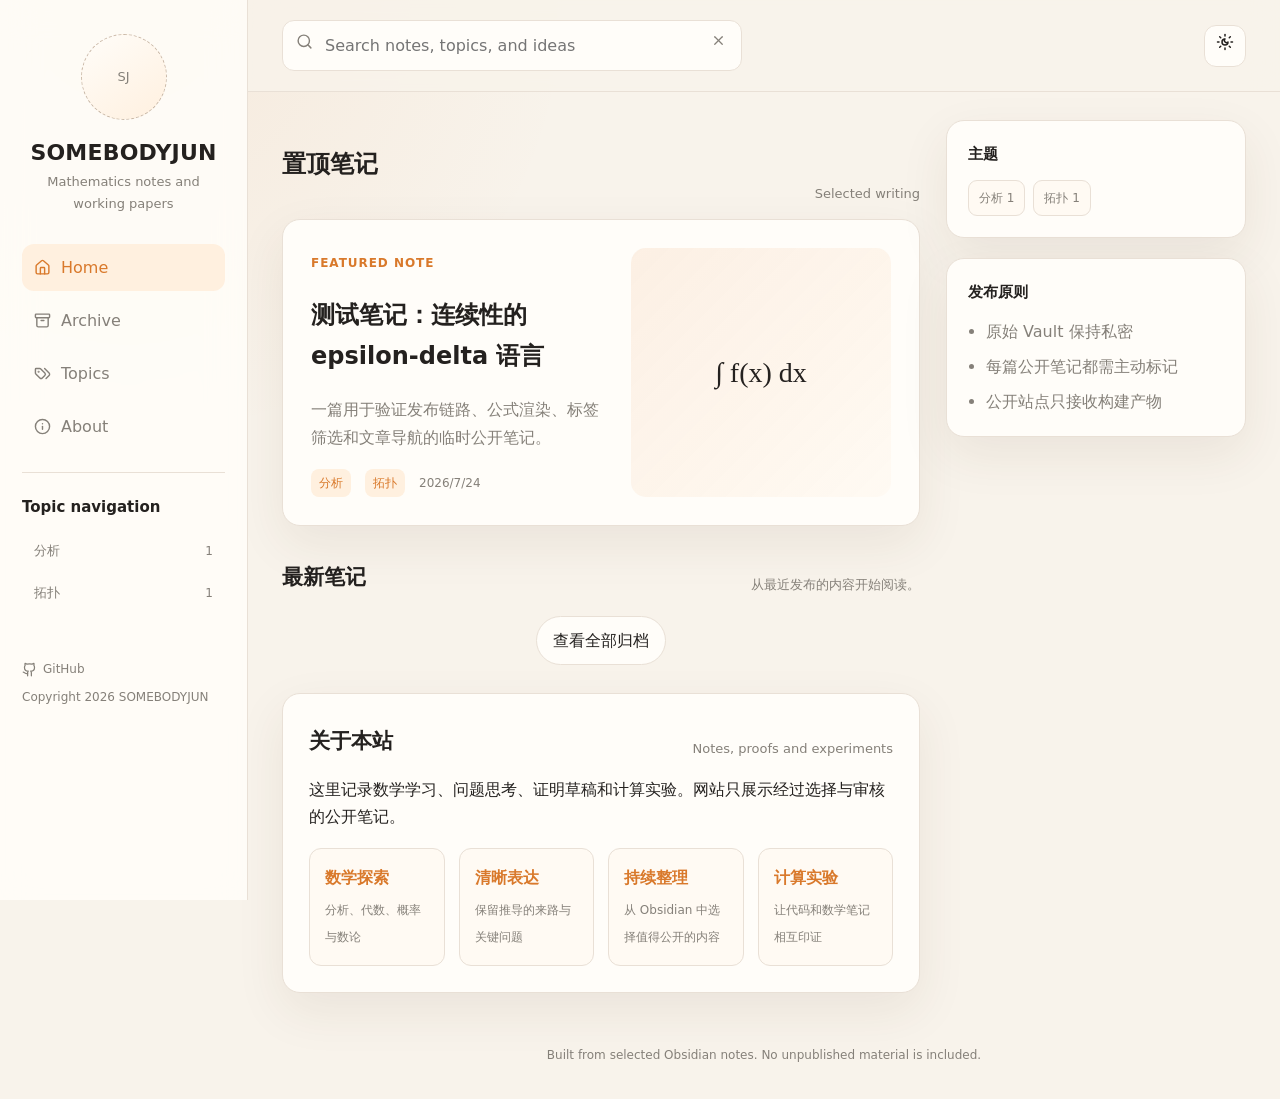
==== commit 25ce7e95: "Publish test note and navigation fixes" ====
--- a/index.html
+++ b/index.html
@@ -1,5 +1,5 @@
-<!DOCTYPE html><html lang="en"> <head><meta charset="utf-8"><meta name="viewport" content="width=device-width, initial-scale=1"><meta name="description" content="A personal mathematics notebook, published selectively from Obsidian."><meta name="theme-color" content="#f6f4ef"><title>SOMEBODYJUN | Mathematics Notes</title><link rel="stylesheet" href="/_astro/archive.7-XTc_qs.css"></head> <body> <div class="site-shell"> <aside class="sidebar" data-sidebar> <a class="brand" href="/" aria-label="SOMEBODYJUN home"> <span class="avatar" aria-hidden="true">SJ</span> <strong>SOMEBODYJUN</strong> <span>Mathematics notes and working papers</span> </a> <nav class="nav-list" aria-label="Primary navigation"> <a class="nav-link active" href="/"> <span class="left"><svg xmlns="http://www.w3.org/2000/svg" stroke-width="2" width="17" height="17" stroke="currentColor" stroke-linecap="round" stroke-linejoin="round" fill="none" viewBox="0 0 24 24" aria-hidden="true" class="lucide lucide-house">  <path d="M15 21v-8a1 1 0 0 0-1-1h-4a1 1 0 0 0-1 1v8"></path> <path d="M3 10a2 2 0 0 1 .709-1.528l7-5.999a2 2 0 0 1 2.582 0l7 5.999A2 2 0 0 1 21 10v9a2 2 0 0 1-2 2H5a2 2 0 0 1-2-2z"></path>  </svg><span>Home</span></span> </a> <a class="nav-link" href="/archive/"> <span class="left"><svg xmlns="http://www.w3.org/2000/svg" stroke-width="2" width="17" height="17" stroke="currentColor" stroke-linecap="round" stroke-linejoin="round" fill="none" viewBox="0 0 24 24" aria-hidden="true" class="lucide lucide-archive">  <rect width="20" height="5" x="2" y="3" rx="1"></rect> <path d="M4 8v11a2 2 0 0 0 2 2h12a2 2 0 0 0 2-2V8"></path> <path d="M10 12h4"></path>  </svg><span>Archive</span></span> </a> <a class="nav-link" href="/#tags"> <span class="left"><svg xmlns="http://www.w3.org/2000/svg" stroke-width="2" width="17" height="17" stroke="currentColor" stroke-linecap="round" stroke-linejoin="round" fill="none" viewBox="0 0 24 24" aria-hidden="true" class="lucide lucide-tags">  <path d="m15 5 6.3 6.3a2.4 2.4 0 0 1 0 3.4L17 19"></path> <path d="M9.586 5.586A2 2 0 0 0 8.172 5H3a1 1 0 0 0-1 1v5.172a2 2 0 0 0 .586 1.414L8.29 18.29a2.426 2.426 0 0 0 3.42 0l3.58-3.58a2.426 2.426 0 0 0 0-3.42z"></path> <circle cx="6.5" cy="9.5" r=".5" fill="currentColor"></circle>  </svg><span>Topics</span></span> </a> <a class="nav-link" href="/#about"> <span class="left"><svg xmlns="http://www.w3.org/2000/svg" stroke-width="2" width="17" height="17" stroke="currentColor" stroke-linecap="round" stroke-linejoin="round" fill="none" viewBox="0 0 24 24" aria-hidden="true" class="lucide lucide-info">  <circle cx="12" cy="12" r="10"></circle> <path d="M12 16v-4"></path> <path d="M12 8h.01"></path>  </svg><span>About</span></span> </a> </nav>  <div class="sidebar-footer"> <a href="https://github.com/SOMEBODYJUN" target="_blank" rel="noreferrer"> <svg xmlns="http://www.w3.org/2000/svg" stroke-width="2" width="15" height="15" stroke="currentColor" stroke-linecap="round" stroke-linejoin="round" fill="none" viewBox="0 0 24 24" aria-hidden="true" class="lucide lucide-github">  <path d="M15 22v-4a4.8 4.8 0 0 0-1-3.5c3 0 6-2 6-5.5.08-1.25-.27-2.48-1-3.5.28-1.15.28-2.35 0-3.5 0 0-1 0-3 1.5-2.64-.5-5.36-.5-8 0C6 2 5 2 5 2c-.3 1.15-.3 2.35 0 3.5A5.403 5.403 0 0 0 4 9c0 3.5 3 5.5 6 5.5-.39.49-.68 1.05-.85 1.65-.17.6-.22 1.23-.15 1.85v4"></path> <path d="M9 18c-4.51 2-5-2-7-2"></path>  </svg> GitHub
-</a> <div>Copyright 2026 SOMEBODYJUN</div> </div> </aside> <main class="main-area"> <header class="topbar"> <button class="icon-button mobile-menu" data-menu-toggle type="button" aria-label="Open menu" title="Open menu"> <svg xmlns="http://www.w3.org/2000/svg" stroke-width="2" width="19" height="19" stroke="currentColor" stroke-linecap="round" stroke-linejoin="round" fill="none" viewBox="0 0 24 24" aria-hidden="true" class="lucide lucide-menu">  <line x1="4" x2="20" y1="12" y2="12"></line> <line x1="4" x2="20" y1="6" y2="6"></line> <line x1="4" x2="20" y1="18" y2="18"></line>  </svg> </button> <form class="search-box" data-search-form role="search"> <svg xmlns="http://www.w3.org/2000/svg" stroke-width="2" width="17" height="17" stroke="currentColor" stroke-linecap="round" stroke-linejoin="round" fill="none" viewBox="0 0 24 24" aria-hidden="true" class="lucide lucide-search">  <circle cx="11" cy="11" r="8"></circle> <path d="m21 21-4.3-4.3"></path>  </svg> <input name="q" type="search" placeholder="Search notes, topics, and ideas" aria-label="Search notes"> <button data-clear-search type="button" aria-label="Clear search" title="Clear search"><svg xmlns="http://www.w3.org/2000/svg" stroke-width="2" width="15" height="15" stroke="currentColor" stroke-linecap="round" stroke-linejoin="round" fill="none" viewBox="0 0 24 24" aria-hidden="true" class="lucide lucide-x">  <path d="M18 6 6 18"></path> <path d="m6 6 12 12"></path>  </svg></button> </form> <button class="icon-button" data-theme-toggle type="button" aria-label="Toggle theme" title="Toggle theme"> <svg xmlns="http://www.w3.org/2000/svg" stroke-width="2" width="18" height="18" stroke="currentColor" stroke-linecap="round" stroke-linejoin="round" fill="none" viewBox="0 0 24 24" aria-hidden="true" class="lucide lucide-sun-moon">  <path d="M12 8a2.83 2.83 0 0 0 4 4 4 4 0 1 1-4-4"></path> <path d="M12 2v2"></path> <path d="M12 20v2"></path> <path d="m4.9 4.9 1.4 1.4"></path> <path d="m17.7 17.7 1.4 1.4"></path> <path d="M2 12h2"></path> <path d="M20 12h2"></path> <path d="m6.3 17.7-1.4 1.4"></path> <path d="m19.1 4.9-1.4 1.4"></path>  </svg> </button> </header>  <div class="content-grid"> <section class="page-main"> <section class="empty-state card"> <span class="eyebrow">Writing in progress</span> <h1>公开笔记即将出现</h1> <p>当一篇 Obsidian 笔记被明确标记为 <code>publish: true</code> 后，它会出现在这里。</p> </section> <div class="section-title" id="notes"> <h2>最新笔记</h2> <p>尚未发布任何笔记。</p> </div> <div class="article-list card empty-list">公开笔记会在这里按发布日期排列。</div>  <section class="about-card card" id="about"> <div class="section-title"> <h2>关于本站</h2> <p>Notes, proofs and experiments</p> </div> <p>这里记录数学学习、问题思考、证明草稿和计算实验。网站只展示经过选择与审核的公开笔记。</p> <div class="about-grid"> <div class="about-item"><strong>数学探索</strong><span>分析、代数、概率与数论</span></div> <div class="about-item"><strong>清晰表达</strong><span>保留推导的来路与关键问题</span></div> <div class="about-item"><strong>持续整理</strong><span>从 Obsidian 中选择值得公开的内容</span></div> <div class="about-item"><strong>计算实验</strong><span>让代码和数学笔记相互印证</span></div> </div> </section> </section> <aside class="rightbar"> <section class="widget card" id="tags"> <h2>主题</h2> <p class="muted-copy">发布笔记后，主题会自动汇总到这里。</p> </section> <section class="widget card"> <h2>发布原则</h2> <ul class="quiet-list"> <li>原始 Vault 保持私密</li> <li>每篇公开笔记都需主动标记</li> <li>公开站点只接收构建产物</li> </ul> </section> </aside> </div>  <footer class="site-footer">Built from selected Obsidian notes. No unpublished material is included.</footer> </main> </div> <script>
+<!DOCTYPE html><html lang="en"> <head><meta charset="utf-8"><meta name="viewport" content="width=device-width, initial-scale=1"><meta name="description" content="A personal mathematics notebook, published selectively from Obsidian."><meta name="theme-color" content="#f6f4ef"><title>SOMEBODYJUN | Mathematics Notes</title><link rel="stylesheet" href="/_astro/archive.TqPYZ5i9.css"></head> <body> <div class="site-shell"> <aside class="sidebar" data-sidebar> <a class="brand" href="/" aria-label="SOMEBODYJUN home"> <span class="avatar" aria-hidden="true">SJ</span> <strong>SOMEBODYJUN</strong> <span>Mathematics notes and working papers</span> </a> <nav class="nav-list" aria-label="Primary navigation"> <a class="nav-link active" href="/"> <span class="left"><svg xmlns="http://www.w3.org/2000/svg" stroke-width="2" width="17" height="17" stroke="currentColor" stroke-linecap="round" stroke-linejoin="round" fill="none" viewBox="0 0 24 24" aria-hidden="true" class="lucide lucide-house">  <path d="M15 21v-8a1 1 0 0 0-1-1h-4a1 1 0 0 0-1 1v8"></path> <path d="M3 10a2 2 0 0 1 .709-1.528l7-5.999a2 2 0 0 1 2.582 0l7 5.999A2 2 0 0 1 21 10v9a2 2 0 0 1-2 2H5a2 2 0 0 1-2-2z"></path>  </svg><span>Home</span></span> </a> <a class="nav-link" href="/archive/"> <span class="left"><svg xmlns="http://www.w3.org/2000/svg" stroke-width="2" width="17" height="17" stroke="currentColor" stroke-linecap="round" stroke-linejoin="round" fill="none" viewBox="0 0 24 24" aria-hidden="true" class="lucide lucide-archive">  <rect width="20" height="5" x="2" y="3" rx="1"></rect> <path d="M4 8v11a2 2 0 0 0 2 2h12a2 2 0 0 0 2-2V8"></path> <path d="M10 12h4"></path>  </svg><span>Archive</span></span> </a> <a class="nav-link" href="/#tags"> <span class="left"><svg xmlns="http://www.w3.org/2000/svg" stroke-width="2" width="17" height="17" stroke="currentColor" stroke-linecap="round" stroke-linejoin="round" fill="none" viewBox="0 0 24 24" aria-hidden="true" class="lucide lucide-tags">  <path d="m15 5 6.3 6.3a2.4 2.4 0 0 1 0 3.4L17 19"></path> <path d="M9.586 5.586A2 2 0 0 0 8.172 5H3a1 1 0 0 0-1 1v5.172a2 2 0 0 0 .586 1.414L8.29 18.29a2.426 2.426 0 0 0 3.42 0l3.58-3.58a2.426 2.426 0 0 0 0-3.42z"></path> <circle cx="6.5" cy="9.5" r=".5" fill="currentColor"></circle>  </svg><span>Topics</span></span> </a> <a class="nav-link" href="/#about"> <span class="left"><svg xmlns="http://www.w3.org/2000/svg" stroke-width="2" width="17" height="17" stroke="currentColor" stroke-linecap="round" stroke-linejoin="round" fill="none" viewBox="0 0 24 24" aria-hidden="true" class="lucide lucide-info">  <circle cx="12" cy="12" r="10"></circle> <path d="M12 16v-4"></path> <path d="M12 8h.01"></path>  </svg><span>About</span></span> </a> </nav> <section class="sidebar-section" aria-labelledby="topic-navigation"> <h2 id="topic-navigation">Topic navigation</h2> <div class="category-list"> <a class="category-link" href="/archive/?tag=%E5%88%86%E6%9E%90"> <span>分析</span><span>1</span> </a><a class="category-link" href="/archive/?tag=%E6%8B%93%E6%89%91"> <span>拓扑</span><span>1</span> </a> </div> </section> <div class="sidebar-footer"> <a href="https://github.com/SOMEBODYJUN" target="_blank" rel="noreferrer"> <svg xmlns="http://www.w3.org/2000/svg" stroke-width="2" width="15" height="15" stroke="currentColor" stroke-linecap="round" stroke-linejoin="round" fill="none" viewBox="0 0 24 24" aria-hidden="true" class="lucide lucide-github">  <path d="M15 22v-4a4.8 4.8 0 0 0-1-3.5c3 0 6-2 6-5.5.08-1.25-.27-2.48-1-3.5.28-1.15.28-2.35 0-3.5 0 0-1 0-3 1.5-2.64-.5-5.36-.5-8 0C6 2 5 2 5 2c-.3 1.15-.3 2.35 0 3.5A5.403 5.403 0 0 0 4 9c0 3.5 3 5.5 6 5.5-.39.49-.68 1.05-.85 1.65-.17.6-.22 1.23-.15 1.85v4"></path> <path d="M9 18c-4.51 2-5-2-7-2"></path>  </svg> GitHub
+</a> <div>Copyright 2026 SOMEBODYJUN</div> </div> </aside> <main class="main-area"> <header class="topbar"> <button class="icon-button mobile-menu" data-menu-toggle type="button" aria-label="Open menu" aria-expanded="false" title="Open menu"> <svg xmlns="http://www.w3.org/2000/svg" stroke-width="2" width="19" height="19" stroke="currentColor" stroke-linecap="round" stroke-linejoin="round" fill="none" viewBox="0 0 24 24" aria-hidden="true" class="lucide lucide-menu">  <line x1="4" x2="20" y1="12" y2="12"></line> <line x1="4" x2="20" y1="6" y2="6"></line> <line x1="4" x2="20" y1="18" y2="18"></line>  </svg> </button> <form class="search-box" data-search-form role="search"> <svg xmlns="http://www.w3.org/2000/svg" stroke-width="2" width="17" height="17" stroke="currentColor" stroke-linecap="round" stroke-linejoin="round" fill="none" viewBox="0 0 24 24" aria-hidden="true" class="lucide lucide-search">  <circle cx="11" cy="11" r="8"></circle> <path d="m21 21-4.3-4.3"></path>  </svg> <input name="q" type="search" placeholder="Search notes, topics, and ideas" aria-label="Search notes"> <button data-clear-search type="button" aria-label="Clear search" title="Clear search"><svg xmlns="http://www.w3.org/2000/svg" stroke-width="2" width="15" height="15" stroke="currentColor" stroke-linecap="round" stroke-linejoin="round" fill="none" viewBox="0 0 24 24" aria-hidden="true" class="lucide lucide-x">  <path d="M18 6 6 18"></path> <path d="m6 6 12 12"></path>  </svg></button> </form> <button class="icon-button" data-theme-toggle type="button" aria-label="Toggle theme" title="Toggle theme"> <svg xmlns="http://www.w3.org/2000/svg" stroke-width="2" width="18" height="18" stroke="currentColor" stroke-linecap="round" stroke-linejoin="round" fill="none" viewBox="0 0 24 24" aria-hidden="true" class="lucide lucide-sun-moon">  <path d="M12 8a2.83 2.83 0 0 0 4 4 4 4 0 1 1-4-4"></path> <path d="M12 2v2"></path> <path d="M12 20v2"></path> <path d="m4.9 4.9 1.4 1.4"></path> <path d="m17.7 17.7 1.4 1.4"></path> <path d="M2 12h2"></path> <path d="M20 12h2"></path> <path d="m6.3 17.7-1.4 1.4"></path> <path d="m19.1 4.9-1.4 1.4"></path>  </svg> </button> </header>  <div class="content-grid"> <section class="page-main">  <div class="section-title"> <h1>置顶笔记</h1> <p>Selected writing</p> </div> <a class="featured card" href="/notes/test-continuity/"> <div> <span class="eyebrow">Featured note</span> <h2>测试笔记：连续性的 epsilon-delta 语言</h2> <p>一篇用于验证发布链路、公式渲染、标签筛选和文章导航的临时公开笔记。</p> <div class="meta"> <span class="tag">分析</span><span class="tag">拓扑</span> <span>2026/7/24</span> </div> </div> <div class="formula-art" aria-hidden="true"><div>∫ f(x) dx</div></div> </a>  <div class="section-title" id="notes"> <h2>最新笔记</h2> <p>从最近发布的内容开始阅读。</p> </div>  <a class="load-more" href="/archive/">查看全部归档</a> <section class="about-card card" id="about"> <div class="section-title"> <h2>关于本站</h2> <p>Notes, proofs and experiments</p> </div> <p>这里记录数学学习、问题思考、证明草稿和计算实验。网站只展示经过选择与审核的公开笔记。</p> <div class="about-grid"> <div class="about-item"><strong>数学探索</strong><span>分析、代数、概率与数论</span></div> <div class="about-item"><strong>清晰表达</strong><span>保留推导的来路与关键问题</span></div> <div class="about-item"><strong>持续整理</strong><span>从 Obsidian 中选择值得公开的内容</span></div> <div class="about-item"><strong>计算实验</strong><span>让代码和数学笔记相互印证</span></div> </div> </section> </section> <aside class="rightbar"> <section class="widget card" id="tags"> <h2>主题</h2> <div class="tag-cloud"> <a class="tag-button" href="/archive/?tag=%E5%88%86%E6%9E%90">分析 1</a><a class="tag-button" href="/archive/?tag=%E6%8B%93%E6%89%91">拓扑 1</a> </div> </section> <section class="widget card"> <h2>发布原则</h2> <ul class="quiet-list"> <li>原始 Vault 保持私密</li> <li>每篇公开笔记都需主动标记</li> <li>公开站点只接收构建产物</li> </ul> </section> </aside> </div>  <footer class="site-footer">Built from selected Obsidian notes. No unpublished material is included.</footer> </main> </div> <script>
       const savedTheme = localStorage.getItem("site-theme");
       if (savedTheme) document.documentElement.dataset.theme = savedTheme;
       document.querySelector("[data-theme-toggle]")?.addEventListener("click", () => {
@@ -7,9 +7,17 @@
         document.documentElement.dataset.theme = nextTheme;
         localStorage.setItem("site-theme", nextTheme);
       });
-      document.querySelector("[data-menu-toggle]")?.addEventListener("click", () => {
-        document.querySelector("[data-sidebar]")?.classList.toggle("open");
+      const menuToggle = document.querySelector("[data-menu-toggle]");
+      const sidebar = document.querySelector("[data-sidebar]");
+      menuToggle?.addEventListener("click", () => {
+        const isOpen = !sidebar?.classList.contains("open");
+        sidebar?.classList.toggle("open", isOpen);
+        menuToggle.setAttribute("aria-expanded", String(isOpen));
       });
+      document.querySelectorAll("[data-sidebar] a[href]").forEach((link) => link.addEventListener("click", () => {
+        sidebar?.classList.remove("open");
+        menuToggle?.setAttribute("aria-expanded", "false");
+      }));
       document.querySelector("[data-search-form]")?.addEventListener("submit", (event) => {
         event.preventDefault();
         const form = event.currentTarget;
--- a/_astro/archive.TqPYZ5i9.css
+++ b/_astro/archive.TqPYZ5i9.css
@@ -0,0 +1 @@
+@font-face{font-display:block;font-family:KaTeX_AMS;font-style:normal;font-weight:400;src:url(/_astro/KaTeX_AMS-Regular.BQhdFMY1.woff2) format("woff2"),url(/_astro/KaTeX_AMS-Regular.DMm9YOAa.woff) format("woff"),url(/_astro/KaTeX_AMS-Regular.DRggAlZN.ttf) format("truetype")}@font-face{font-display:block;font-family:KaTeX_Caligraphic;font-style:normal;font-weight:700;src:url(/_astro/KaTeX_Caligraphic-Bold.Dq_IR9rO.woff2) format("woff2"),url(/_astro/KaTeX_Caligraphic-Bold.BEiXGLvX.woff) format("woff"),url(/_astro/KaTeX_Caligraphic-Bold.ATXxdsX0.ttf) format("truetype")}@font-face{font-display:block;font-family:KaTeX_Caligraphic;font-style:normal;font-weight:400;src:url(/_astro/KaTeX_Caligraphic-Regular.Di6jR-x-.woff2) format("woff2"),url(/_astro/KaTeX_Caligraphic-Regular.CTRA-rTL.woff) format("woff"),url(/_astro/KaTeX_Caligraphic-Regular.wX97UBjC.ttf) format("truetype")}@font-face{font-display:block;font-family:KaTeX_Fraktur;font-style:normal;font-weight:700;src:url(/_astro/KaTeX_Fraktur-Bold.CL6g_b3V.woff2) format("woff2"),url(/_astro/KaTeX_Fraktur-Bold.BsDP51OF.woff) format("woff"),url(/_astro/KaTeX_Fraktur-Bold.BdnERNNW.ttf) format("truetype")}@font-face{font-display:block;font-family:KaTeX_Fraktur;font-style:normal;font-weight:400;src:url(/_astro/KaTeX_Fraktur-Regular.CTYiF6lA.woff2) format("woff2"),url(/_astro/KaTeX_Fraktur-Regular.Dxdc4cR9.woff) format("woff"),url(/_astro/KaTeX_Fraktur-Regular.CB_wures.ttf) format("truetype")}@font-face{font-display:block;font-family:KaTeX_Main;font-style:normal;font-weight:700;src:url(/_astro/KaTeX_Main-Bold.Cx986IdX.woff2) format("woff2"),url(/_astro/KaTeX_Main-Bold.Jm3AIy58.woff) format("woff"),url(/_astro/KaTeX_Main-Bold.waoOVXN0.ttf) format("truetype")}@font-face{font-display:block;font-family:KaTeX_Main;font-style:italic;font-weight:700;src:url(/_astro/KaTeX_Main-BoldItalic.DxDJ3AOS.woff2) format("woff2"),url(/_astro/KaTeX_Main-BoldItalic.SpSLRI95.woff) format("woff"),url(/_astro/KaTeX_Main-BoldItalic.DzxPMmG6.ttf) format("truetype")}@font-face{font-display:block;font-family:KaTeX_Main;font-style:italic;font-weight:400;src:url(/_astro/KaTeX_Main-Italic.NWA7e6Wa.woff2) format("woff2"),url(/_astro/KaTeX_Main-Italic.BMLOBm91.woff) format("woff"),url(/_astro/KaTeX_Main-Italic.3WenGoN9.ttf) format("truetype")}@font-face{font-display:block;font-family:KaTeX_Main;font-style:normal;font-weight:400;src:url(/_astro/KaTeX_Main-Regular.B22Nviop.woff2) format("woff2"),url(/_astro/KaTeX_Main-Regular.Dr94JaBh.woff) format("woff"),url(/_astro/KaTeX_Main-Regular.ypZvNtVU.ttf) format("truetype")}@font-face{font-display:block;font-family:KaTeX_Math;font-style:italic;font-weight:700;src:url(/_astro/KaTeX_Math-BoldItalic.CZnvNsCZ.woff2) format("woff2"),url(/_astro/KaTeX_Math-BoldItalic.iY-2wyZ7.woff) format("woff"),url(/_astro/KaTeX_Math-BoldItalic.B3XSjfu4.ttf) format("truetype")}@font-face{font-display:block;font-family:KaTeX_Math;font-style:italic;font-weight:400;src:url(/_astro/KaTeX_Math-Italic.t53AETM-.woff2) format("woff2"),url(/_astro/KaTeX_Math-Italic.DA0__PXp.woff) format("woff"),url(/_astro/KaTeX_Math-Italic.flOr_0UB.ttf) format("truetype")}@font-face{font-display:block;font-family:KaTeX_SansSerif;font-style:normal;font-weight:700;src:url(/_astro/KaTeX_SansSerif-Bold.D1sUS0GD.woff2) format("woff2"),url(/_astro/KaTeX_SansSerif-Bold.DbIhKOiC.woff) format("woff"),url(/_astro/KaTeX_SansSerif-Bold.CFMepnvq.ttf) format("truetype")}@font-face{font-display:block;font-family:KaTeX_SansSerif;font-style:italic;font-weight:400;src:url(/_astro/KaTeX_SansSerif-Italic.C3H0VqGB.woff2) format("woff2"),url(/_astro/KaTeX_SansSerif-Italic.DN2j7dab.woff) format("woff"),url(/_astro/KaTeX_SansSerif-Italic.YYjJ1zSn.ttf) format("truetype")}@font-face{font-display:block;font-family:KaTeX_SansSerif;font-style:normal;font-weight:400;src:url(/_astro/KaTeX_SansSerif-Regular.DDBCnlJ7.woff2) format("woff2"),url(/_astro/KaTeX_SansSerif-Regular.CS6fqUqJ.woff) format("woff"),url(/_astro/KaTeX_SansSerif-Regular.BNo7hRIc.ttf) format("truetype")}@font-face{font-display:block;font-family:KaTeX_Script;font-style:normal;font-weight:400;src:url(/_astro/KaTeX_Script-Regular.D3wIWfF6.woff2) format("woff2"),url(/_astro/KaTeX_Script-Regular.D5yQViql.woff) format("woff"),url(/_astro/KaTeX_Script-Regular.C5JkGWo-.ttf) format("truetype")}@font-face{font-display:block;font-family:KaTeX_Size1;font-style:normal;font-weight:400;src:url(/_astro/KaTeX_Size1-Regular.mCD8mA8B.woff2) format("woff2"),url(/_astro/KaTeX_Size1-Regular.C195tn64.woff) format("woff"),url(/_astro/KaTeX_Size1-Regular.Dbsnue_I.ttf) format("truetype")}@font-face{font-display:block;font-family:KaTeX_Size2;font-style:normal;font-weight:400;src:url(/_astro/KaTeX_Size2-Regular.Dy4dx90m.woff2) format("woff2"),url(/_astro/KaTeX_Size2-Regular.oD1tc_U0.woff) format("woff"),url(/_astro/KaTeX_Size2-Regular.B7gKUWhC.ttf) format("truetype")}@font-face{font-display:block;font-family:KaTeX_Size3;font-style:normal;font-weight:400;src:url([data-uri]) format("woff2"),url(/_astro/KaTeX_Size3-Regular.CTq5MqoE.woff) format("woff"),url(/_astro/KaTeX_Size3-Regular.DgpXs0kz.ttf) format("truetype")}@font-face{font-display:block;font-family:KaTeX_Size4;font-style:normal;font-weight:400;src:url(/_astro/KaTeX_Size4-Regular.Dl5lxZxV.woff2) format("woff2"),url(/_astro/KaTeX_Size4-Regular.BF-4gkZK.woff) format("woff"),url(/_astro/KaTeX_Size4-Regular.DWFBv043.ttf) format("truetype")}@font-face{font-display:block;font-family:KaTeX_Typewriter;font-style:normal;font-weight:400;src:url(/_astro/KaTeX_Typewriter-Regular.CO6r4hn1.woff2) format("woff2"),url(/_astro/KaTeX_Typewriter-Regular.C0xS9mPB.woff) format("woff"),url(/_astro/KaTeX_Typewriter-Regular.D3Ib7_Hf.ttf) format("truetype")}.katex{font: 1.21em KaTeX_Main,Times New Roman,serif;line-height:1.2;position:relative;text-indent:0;text-rendering:auto}.katex *{-ms-high-contrast-adjust:none!important;border-color:currentColor}.katex .katex-version:after{content:"0.16.47"}.katex .katex-mathml{border:0;-webkit-clip-path:inset(50%);clip-path:inset(50%);height:1px;overflow:hidden;padding:0;position:absolute;width:1px}.katex .katex-html>.newline{display:block}.katex .base{position:relative;white-space:nowrap;width:-webkit-min-content;width:-moz-min-content;width:min-content}.katex .base,.katex .strut{display:inline-block}.katex .textbf{font-weight:700}.katex .textit{font-style:italic}.katex .textrm{font-family:KaTeX_Main}.katex .textsf{font-family:KaTeX_SansSerif}.katex .texttt{font-family:KaTeX_Typewriter}.katex .mathnormal{font-family:KaTeX_Math;font-style:italic}.katex .mathit{font-family:KaTeX_Main;font-style:italic}.katex .mathrm{font-style:normal}.katex .mathbf{font-family:KaTeX_Main;font-weight:700}.katex .boldsymbol{font-family:KaTeX_Math;font-style:italic;font-weight:700}.katex .amsrm,.katex .mathbb,.katex .textbb{font-family:KaTeX_AMS}.katex .mathcal{font-family:KaTeX_Caligraphic}.katex .mathfrak,.katex .textfrak{font-family:KaTeX_Fraktur}.katex .mathboldfrak,.katex .textboldfrak{font-family:KaTeX_Fraktur;font-weight:700}.katex .mathtt{font-family:KaTeX_Typewriter}.katex .mathscr,.katex .textscr{font-family:KaTeX_Script}.katex .mathsf,.katex .textsf{font-family:KaTeX_SansSerif}.katex .mathboldsf,.katex .textboldsf{font-family:KaTeX_SansSerif;font-weight:700}.katex .mathitsf,.katex .mathsfit,.katex .textitsf{font-family:KaTeX_SansSerif;font-style:italic}.katex .mainrm{font-family:KaTeX_Main;font-style:normal}.katex .vlist-t{border-collapse:collapse;display:inline-table;table-layout:fixed}.katex .vlist-r{display:table-row}.katex .vlist{display:table-cell;position:relative;vertical-align:bottom}.katex .vlist>span{display:block;height:0;position:relative}.katex .vlist>span>span{display:inline-block}.katex .vlist>span>.pstrut{overflow:hidden;width:0}.katex .vlist-t2{margin-right:-2px}.katex .vlist-s{display:table-cell;font-size:1px;min-width:2px;vertical-align:bottom;width:2px}.katex .vbox{align-items:baseline;display:inline-flex;flex-direction:column}.katex .hbox{width:100%}.katex .hbox,.katex .thinbox{display:inline-flex;flex-direction:row}.katex .thinbox{max-width:0;width:0}.katex .msupsub{text-align:left}.katex .mfrac>span>span{text-align:center}.katex .mfrac .frac-line{border-bottom-style:solid;display:inline-block;width:100%}.katex .hdashline,.katex .hline,.katex .mfrac .frac-line,.katex .overline .overline-line,.katex .rule,.katex .underline .underline-line{min-height:1px}.katex .mspace{display:inline-block}.katex .smash{display:inline;line-height:0}.katex .clap,.katex .llap,.katex .rlap{position:relative;width:0}.katex .clap>.inner,.katex .llap>.inner,.katex .rlap>.inner{position:absolute}.katex .clap>.fix,.katex .llap>.fix,.katex .rlap>.fix{display:inline-block}.katex .llap>.inner{right:0}.katex .clap>.inner,.katex .rlap>.inner{left:0}.katex .clap>.inner>span{margin-left:-50%;margin-right:50%}.katex .rule{border:0 solid;display:inline-block;position:relative}.katex .hline,.katex .overline .overline-line,.katex .underline .underline-line{border-bottom-style:solid;display:inline-block;width:100%}.katex .hdashline{border-bottom-style:dashed;display:inline-block;width:100%}.katex .sqrt>.root{margin-left:.2777777778em;margin-right:-.5555555556em}.katex .fontsize-ensurer.reset-size1.size1,.katex .sizing.reset-size1.size1{font-size:1em}.katex .fontsize-ensurer.reset-size1.size2,.katex .sizing.reset-size1.size2{font-size:1.2em}.katex .fontsize-ensurer.reset-size1.size3,.katex .sizing.reset-size1.size3{font-size:1.4em}.katex .fontsize-ensurer.reset-size1.size4,.katex .sizing.reset-size1.size4{font-size:1.6em}.katex .fontsize-ensurer.reset-size1.size5,.katex .sizing.reset-size1.size5{font-size:1.8em}.katex .fontsize-ensurer.reset-size1.size6,.katex .sizing.reset-size1.size6{font-size:2em}.katex .fontsize-ensurer.reset-size1.size7,.katex .sizing.reset-size1.size7{font-size:2.4em}.katex .fontsize-ensurer.reset-size1.size8,.katex .sizing.reset-size1.size8{font-size:2.88em}.katex .fontsize-ensurer.reset-size1.size9,.katex .sizing.reset-size1.size9{font-size:3.456em}.katex .fontsize-ensurer.reset-size1.size10,.katex .sizing.reset-size1.size10{font-size:4.148em}.katex .fontsize-ensurer.reset-size1.size11,.katex .sizing.reset-size1.size11{font-size:4.976em}.katex .fontsize-ensurer.reset-size2.size1,.katex .sizing.reset-size2.size1{font-size:.8333333333em}.katex .fontsize-ensurer.reset-size2.size2,.katex .sizing.reset-size2.size2{font-size:1em}.katex .fontsize-ensurer.reset-size2.size3,.katex .sizing.reset-size2.size3{font-size:1.1666666667em}.katex .fontsize-ensurer.reset-size2.size4,.katex .sizing.reset-size2.size4{font-size:1.3333333333em}.katex .fontsize-ensurer.reset-size2.size5,.katex .sizing.reset-size2.size5{font-size:1.5em}.katex .fontsize-ensurer.reset-size2.size6,.katex .sizing.reset-size2.size6{font-size:1.6666666667em}.katex .fontsize-ensurer.reset-size2.size7,.katex .sizing.reset-size2.size7{font-size:2em}.katex .fontsize-ensurer.reset-size2.size8,.katex .sizing.reset-size2.size8{font-size:2.4em}.katex .fontsize-ensurer.reset-size2.size9,.katex .sizing.reset-size2.size9{font-size:2.88em}.katex .fontsize-ensurer.reset-size2.size10,.katex .sizing.reset-size2.size10{font-size:3.4566666667em}.katex .fontsize-ensurer.reset-size2.size11,.katex .sizing.reset-size2.size11{font-size:4.1466666667em}.katex .fontsize-ensurer.reset-size3.size1,.katex .sizing.reset-size3.size1{font-size:.7142857143em}.katex .fontsize-ensurer.reset-size3.size2,.katex .sizing.reset-size3.size2{font-size:.8571428571em}.katex .fontsize-ensurer.reset-size3.size3,.katex .sizing.reset-size3.size3{font-size:1em}.katex .fontsize-ensurer.reset-size3.size4,.katex .sizing.reset-size3.size4{font-size:1.1428571429em}.katex .fontsize-ensurer.reset-size3.size5,.katex .sizing.reset-size3.size5{font-size:1.2857142857em}.katex .fontsize-ensurer.reset-size3.size6,.katex .sizing.reset-size3.size6{font-size:1.4285714286em}.katex .fontsize-ensurer.reset-size3.size7,.katex .sizing.reset-size3.size7{font-size:1.7142857143em}.katex .fontsize-ensurer.reset-size3.size8,.katex .sizing.reset-size3.size8{font-size:2.0571428571em}.katex .fontsize-ensurer.reset-size3.size9,.katex .sizing.reset-size3.size9{font-size:2.4685714286em}.katex .fontsize-ensurer.reset-size3.size10,.katex .sizing.reset-size3.size10{font-size:2.9628571429em}.katex .fontsize-ensurer.reset-size3.size11,.katex .sizing.reset-size3.size11{font-size:3.5542857143em}.katex .fontsize-ensurer.reset-size4.size1,.katex .sizing.reset-size4.size1{font-size:.625em}.katex .fontsize-ensurer.reset-size4.size2,.katex .sizing.reset-size4.size2{font-size:.75em}.katex .fontsize-ensurer.reset-size4.size3,.katex .sizing.reset-size4.size3{font-size:.875em}.katex .fontsize-ensurer.reset-size4.size4,.katex .sizing.reset-size4.size4{font-size:1em}.katex .fontsize-ensurer.reset-size4.size5,.katex .sizing.reset-size4.size5{font-size:1.125em}.katex .fontsize-ensurer.reset-size4.size6,.katex .sizing.reset-size4.size6{font-size:1.25em}.katex .fontsize-ensurer.reset-size4.size7,.katex .sizing.reset-size4.size7{font-size:1.5em}.katex .fontsize-ensurer.reset-size4.size8,.katex .sizing.reset-size4.size8{font-size:1.8em}.katex .fontsize-ensurer.reset-size4.size9,.katex .sizing.reset-size4.size9{font-size:2.16em}.katex .fontsize-ensurer.reset-size4.size10,.katex .sizing.reset-size4.size10{font-size:2.5925em}.katex .fontsize-ensurer.reset-size4.size11,.katex .sizing.reset-size4.size11{font-size:3.11em}.katex .fontsize-ensurer.reset-size5.size1,.katex .sizing.reset-size5.size1{font-size:.5555555556em}.katex .fontsize-ensurer.reset-size5.size2,.katex .sizing.reset-size5.size2{font-size:.6666666667em}.katex .fontsize-ensurer.reset-size5.size3,.katex .sizing.reset-size5.size3{font-size:.7777777778em}.katex .fontsize-ensurer.reset-size5.size4,.katex .sizing.reset-size5.size4{font-size:.8888888889em}.katex .fontsize-ensurer.reset-size5.size5,.katex .sizing.reset-size5.size5{font-size:1em}.katex .fontsize-ensurer.reset-size5.size6,.katex .sizing.reset-size5.size6{font-size:1.1111111111em}.katex .fontsize-ensurer.reset-size5.size7,.katex .sizing.reset-size5.size7{font-size:1.3333333333em}.katex .fontsize-ensurer.reset-size5.size8,.katex .sizing.reset-size5.size8{font-size:1.6em}.katex .fontsize-ensurer.reset-size5.size9,.katex .sizing.reset-size5.size9{font-size:1.92em}.katex .fontsize-ensurer.reset-size5.size10,.katex .sizing.reset-size5.size10{font-size:2.3044444444em}.katex .fontsize-ensurer.reset-size5.size11,.katex .sizing.reset-size5.size11{font-size:2.7644444444em}.katex .fontsize-ensurer.reset-size6.size1,.katex .sizing.reset-size6.size1{font-size:.5em}.katex .fontsize-ensurer.reset-size6.size2,.katex .sizing.reset-size6.size2{font-size:.6em}.katex .fontsize-ensurer.reset-size6.size3,.katex .sizing.reset-size6.size3{font-size:.7em}.katex .fontsize-ensurer.reset-size6.size4,.katex .sizing.reset-size6.size4{font-size:.8em}.katex .fontsize-ensurer.reset-size6.size5,.katex .sizing.reset-size6.size5{font-size:.9em}.katex .fontsize-ensurer.reset-size6.size6,.katex .sizing.reset-size6.size6{font-size:1em}.katex .fontsize-ensurer.reset-size6.size7,.katex .sizing.reset-size6.size7{font-size:1.2em}.katex .fontsize-ensurer.reset-size6.size8,.katex .sizing.reset-size6.size8{font-size:1.44em}.katex .fontsize-ensurer.reset-size6.size9,.katex .sizing.reset-size6.size9{font-size:1.728em}.katex .fontsize-ensurer.reset-size6.size10,.katex .sizing.reset-size6.size10{font-size:2.074em}.katex .fontsize-ensurer.reset-size6.size11,.katex .sizing.reset-size6.size11{font-size:2.488em}.katex .fontsize-ensurer.reset-size7.size1,.katex .sizing.reset-size7.size1{font-size:.4166666667em}.katex .fontsize-ensurer.reset-size7.size2,.katex .sizing.reset-size7.size2{font-size:.5em}.katex .fontsize-ensurer.reset-size7.size3,.katex .sizing.reset-size7.size3{font-size:.5833333333em}.katex .fontsize-ensurer.reset-size7.size4,.katex .sizing.reset-size7.size4{font-size:.6666666667em}.katex .fontsize-ensurer.reset-size7.size5,.katex .sizing.reset-size7.size5{font-size:.75em}.katex .fontsize-ensurer.reset-size7.size6,.katex .sizing.reset-size7.size6{font-size:.8333333333em}.katex .fontsize-ensurer.reset-size7.size7,.katex .sizing.reset-size7.size7{font-size:1em}.katex .fontsize-ensurer.reset-size7.size8,.katex .sizing.reset-size7.size8{font-size:1.2em}.katex .fontsize-ensurer.reset-size7.size9,.katex .sizing.reset-size7.size9{font-size:1.44em}.katex .fontsize-ensurer.reset-size7.size10,.katex .sizing.reset-size7.size10{font-size:1.7283333333em}.katex .fontsize-ensurer.reset-size7.size11,.katex .sizing.reset-size7.size11{font-size:2.0733333333em}.katex .fontsize-ensurer.reset-size8.size1,.katex .sizing.reset-size8.size1{font-size:.3472222222em}.katex .fontsize-ensurer.reset-size8.size2,.katex .sizing.reset-size8.size2{font-size:.4166666667em}.katex .fontsize-ensurer.reset-size8.size3,.katex .sizing.reset-size8.size3{font-size:.4861111111em}.katex .fontsize-ensurer.reset-size8.size4,.katex .sizing.reset-size8.size4{font-size:.5555555556em}.katex .fontsize-ensurer.reset-size8.size5,.katex .sizing.reset-size8.size5{font-size:.625em}.katex .fontsize-ensurer.reset-size8.size6,.katex .sizing.reset-size8.size6{font-size:.6944444444em}.katex .fontsize-ensurer.reset-size8.size7,.katex .sizing.reset-size8.size7{font-size:.8333333333em}.katex .fontsize-ensurer.reset-size8.size8,.katex .sizing.reset-size8.size8{font-size:1em}.katex .fontsize-ensurer.reset-size8.size9,.katex .sizing.reset-size8.size9{font-size:1.2em}.katex .fontsize-ensurer.reset-size8.size10,.katex .sizing.reset-size8.size10{font-size:1.4402777778em}.katex .fontsize-ensurer.reset-size8.size11,.katex .sizing.reset-size8.size11{font-size:1.7277777778em}.katex .fontsize-ensurer.reset-size9.size1,.katex .sizing.reset-size9.size1{font-size:.2893518519em}.katex .fontsize-ensurer.reset-size9.size2,.katex .sizing.reset-size9.size2{font-size:.3472222222em}.katex .fontsize-ensurer.reset-size9.size3,.katex .sizing.reset-size9.size3{font-size:.4050925926em}.katex .fontsize-ensurer.reset-size9.size4,.katex .sizing.reset-size9.size4{font-size:.462962963em}.katex .fontsize-ensurer.reset-size9.size5,.katex .sizing.reset-size9.size5{font-size:.5208333333em}.katex .fontsize-ensurer.reset-size9.size6,.katex .sizing.reset-size9.size6{font-size:.5787037037em}.katex .fontsize-ensurer.reset-size9.size7,.katex .sizing.reset-size9.size7{font-size:.6944444444em}.katex .fontsize-ensurer.reset-size9.size8,.katex .sizing.reset-size9.size8{font-size:.8333333333em}.katex .fontsize-ensurer.reset-size9.size9,.katex .sizing.reset-size9.size9{font-size:1em}.katex .fontsize-ensurer.reset-size9.size10,.katex .sizing.reset-size9.size10{font-size:1.2002314815em}.katex .fontsize-ensurer.reset-size9.size11,.katex .sizing.reset-size9.size11{font-size:1.4398148148em}.katex .fontsize-ensurer.reset-size10.size1,.katex .sizing.reset-size10.size1{font-size:.2410800386em}.katex .fontsize-ensurer.reset-size10.size2,.katex .sizing.reset-size10.size2{font-size:.2892960463em}.katex .fontsize-ensurer.reset-size10.size3,.katex .sizing.reset-size10.size3{font-size:.337512054em}.katex .fontsize-ensurer.reset-size10.size4,.katex .sizing.reset-size10.size4{font-size:.3857280617em}.katex .fontsize-ensurer.reset-size10.size5,.katex .sizing.reset-size10.size5{font-size:.4339440694em}.katex .fontsize-ensurer.reset-size10.size6,.katex .sizing.reset-size10.size6{font-size:.4821600771em}.katex .fontsize-ensurer.reset-size10.size7,.katex .sizing.reset-size10.size7{font-size:.5785920926em}.katex .fontsize-ensurer.reset-size10.size8,.katex .sizing.reset-size10.size8{font-size:.6943105111em}.katex .fontsize-ensurer.reset-size10.size9,.katex .sizing.reset-size10.size9{font-size:.8331726133em}.katex .fontsize-ensurer.reset-size10.size10,.katex .sizing.reset-size10.size10{font-size:1em}.katex .fontsize-ensurer.reset-size10.size11,.katex .sizing.reset-size10.size11{font-size:1.1996142719em}.katex .fontsize-ensurer.reset-size11.size1,.katex .sizing.reset-size11.size1{font-size:.2009646302em}.katex .fontsize-ensurer.reset-size11.size2,.katex .sizing.reset-size11.size2{font-size:.2411575563em}.katex .fontsize-ensurer.reset-size11.size3,.katex .sizing.reset-size11.size3{font-size:.2813504823em}.katex .fontsize-ensurer.reset-size11.size4,.katex .sizing.reset-size11.size4{font-size:.3215434084em}.katex .fontsize-ensurer.reset-size11.size5,.katex .sizing.reset-size11.size5{font-size:.3617363344em}.katex .fontsize-ensurer.reset-size11.size6,.katex .sizing.reset-size11.size6{font-size:.4019292605em}.katex .fontsize-ensurer.reset-size11.size7,.katex .sizing.reset-size11.size7{font-size:.4823151125em}.katex .fontsize-ensurer.reset-size11.size8,.katex .sizing.reset-size11.size8{font-size:.578778135em}.katex .fontsize-ensurer.reset-size11.size9,.katex .sizing.reset-size11.size9{font-size:.6945337621em}.katex .fontsize-ensurer.reset-size11.size10,.katex .sizing.reset-size11.size10{font-size:.8336012862em}.katex .fontsize-ensurer.reset-size11.size11,.katex .sizing.reset-size11.size11{font-size:1em}.katex .delimsizing.size1{font-family:KaTeX_Size1}.katex .delimsizing.size2{font-family:KaTeX_Size2}.katex .delimsizing.size3{font-family:KaTeX_Size3}.katex .delimsizing.size4{font-family:KaTeX_Size4}.katex .delimsizing.mult .delim-size1>span{font-family:KaTeX_Size1}.katex .delimsizing.mult .delim-size4>span{font-family:KaTeX_Size4}.katex .nulldelimiter{display:inline-block;width:.12em}.katex .delimcenter,.katex .op-symbol{position:relative}.katex .op-symbol.small-op{font-family:KaTeX_Size1}.katex .op-symbol.large-op{font-family:KaTeX_Size2}.katex .accent>.vlist-t,.katex .op-limits>.vlist-t{text-align:center}.katex .accent .accent-body{position:relative}.katex .accent .accent-body:not(.accent-full){width:0}.katex .overlay{display:block}.katex .mtable .vertical-separator{display:inline-block;min-width:1px}.katex .mtable .arraycolsep{display:inline-block}.katex .mtable .col-align-c>.vlist-t{text-align:center}.katex .mtable .col-align-l>.vlist-t{text-align:left}.katex .mtable .col-align-r>.vlist-t{text-align:right}.katex .svg-align{text-align:left}.katex svg{fill:currentColor;stroke:currentColor;display:block;height:inherit;position:absolute;width:100%}.katex svg path{stroke:none}.katex svg{fill-rule:nonzero;fill-opacity:1;stroke-width:1;stroke-linecap:butt;stroke-linejoin:miter;stroke-miterlimit:4;stroke-dasharray:none;stroke-dashoffset:0;stroke-opacity:1}.katex img{border-style:none;max-height:none;max-width:none;min-height:0;min-width:0}.katex .stretchy{display:block;overflow:hidden;position:relative;width:100%}.katex .stretchy:after,.katex .stretchy:before{content:""}.katex .hide-tail{overflow:hidden;position:relative;width:100%}.katex .halfarrow-left{left:0;overflow:hidden;position:absolute;width:50.2%}.katex .halfarrow-right{overflow:hidden;position:absolute;right:0;width:50.2%}.katex .brace-left{left:0;overflow:hidden;position:absolute;width:25.1%}.katex .brace-center{left:25%;overflow:hidden;position:absolute;width:50%}.katex .brace-right{overflow:hidden;position:absolute;right:0;width:25.1%}.katex .x-arrow-pad{padding:0 .5em}.katex .cd-arrow-pad{padding:0 .55556em 0 .27778em}.katex .mover,.katex .munder,.katex .x-arrow{text-align:center}.katex .boxpad{padding:0 .3em}.katex .fbox,.katex .fcolorbox{border:.04em solid;box-sizing:border-box}.katex .cancel-pad{padding:0 .2em}.katex .cancel-lap{margin-left:-.2em;margin-right:-.2em}.katex .sout{border-bottom-style:solid;border-bottom-width:.08em}.katex .angl{border-right:.049em solid;border-top:.049em solid;box-sizing:border-box;margin-right:.03889em}.katex .anglpad{padding:0 .03889em}.katex .eqn-num:before{content:"(" counter(katexEqnNo) ")";counter-increment:katexEqnNo}.katex .mml-eqn-num:before{content:"(" counter(mmlEqnNo) ")";counter-increment:mmlEqnNo}.katex .mtr-glue{width:50%}.katex .cd-vert-arrow{display:inline-block;position:relative}.katex .cd-label-left{display:inline-block;position:absolute;right:calc(50% + .3em);text-align:left}.katex .cd-label-right{display:inline-block;left:calc(50% + .3em);position:absolute;text-align:right}.katex-display{display:block;margin:1em 0;text-align:center}.katex-display>.katex{display:block;text-align:center;white-space:nowrap}.katex-display>.katex>.katex-html{display:block;position:relative}.katex-display>.katex>.katex-html>.tag{position:absolute;right:0}.katex-display.leqno>.katex>.katex-html>.tag{left:0;right:auto}.katex-display.fleqn>.katex{padding-left:2em;text-align:left}body{counter-reset:katexEqnNo mmlEqnNo}:root{--bg: #f8f3eb;--paper: #fffdf9;--paper-strong: #fffaf3;--ink: #24211f;--muted: #858079;--line: #e9e0d6;--accent: #d9792b;--accent-soft: #fff0df;--shadow: 0 18px 50px rgba(71, 48, 25, .08);--radius: 18px;--sidebar: 248px;--rightbar: 300px}[data-theme=dark]{--bg: #171513;--paper: #211e1b;--paper-strong: #28231f;--ink: #f2ede7;--muted: #aaa198;--line: #3b342e;--accent: #f29b4b;--accent-soft: #3a2a1c;--shadow: 0 18px 50px rgba(0, 0, 0, .25)}*{box-sizing:border-box}html{scroll-behavior:smooth}body{margin:0;color:var(--ink);background:radial-gradient(circle at 10% 0%,rgba(217,121,43,.08),transparent 28%),var(--bg);font-family:Inter,Noto Sans SC,PingFang SC,Microsoft YaHei,system-ui,sans-serif;line-height:1.7}a{color:inherit;text-decoration:none}button,input{font:inherit}button{cursor:pointer}.progress-bar{position:fixed;left:0;top:0;width:0;height:3px;z-index:1000;background:var(--accent)}.site-shell{min-height:100vh;display:grid;grid-template-columns:var(--sidebar) minmax(0,1fr)}.sidebar{position:fixed;inset:0 auto 0 0;width:var(--sidebar);padding:34px 22px;border-right:1px solid var(--line);background:color-mix(in srgb,var(--paper) 88%,transparent);backdrop-filter:blur(18px);overflow-y:auto;z-index:20}.brand{display:flex;flex-direction:column;align-items:center;text-align:center;margin-bottom:28px}.avatar{width:86px;height:86px;display:grid;place-items:center;border-radius:50%;border:1px dashed #c9b8a7;background:linear-gradient(145deg,var(--paper),var(--accent-soft));color:var(--muted);font-size:12px;margin-bottom:14px}.brand strong{font-size:22px;letter-spacing:.2px}.brand span{color:var(--muted);font-size:13px}.nav-list,.category-list{display:grid;gap:6px}.nav-link,.category-link{display:flex;align-items:center;justify-content:space-between;gap:10px;padding:10px 12px;border-radius:12px;color:var(--muted);transition:.2s ease}.nav-link:hover,.nav-link.active,.category-link:hover,.category-link.active{color:var(--accent);background:var(--accent-soft)}.nav-link .left{display:flex;gap:10px;align-items:center}.sidebar-section{padding-top:22px;margin-top:22px;border-top:1px solid var(--line)}.sidebar-section h3{margin:0 0 10px;font-size:14px}.category-link{font-size:13px;padding-block:7px}.category-link span:last-child{font-size:12px}.sidebar-footer{padding-top:24px;color:var(--muted);font-size:12px}.main-area{grid-column:2;min-width:0}.topbar{position:sticky;top:0;z-index:15;display:flex;justify-content:space-between;gap:18px;align-items:center;padding:20px 34px;border-bottom:1px solid var(--line);background:color-mix(in srgb,var(--bg) 82%,transparent);backdrop-filter:blur(16px)}.search-box{position:relative;width:min(460px,100%)}.search-box input{width:100%;border:1px solid var(--line);border-radius:12px;padding:11px 42px 11px 15px;background:var(--paper);color:var(--ink);outline:none}.search-box input:focus{border-color:color-mix(in srgb,var(--accent) 60%,var(--line))}.search-box button{position:absolute;right:8px;top:7px;width:32px;height:32px;border:0;background:transparent;color:var(--muted)}.icon-button{width:42px;height:42px;border:1px solid var(--line);border-radius:12px;background:var(--paper);color:var(--ink)}.content-grid{display:grid;grid-template-columns:minmax(0,1fr) var(--rightbar);gap:26px;padding:28px 34px 52px}.page-main{min-width:0}.section-title{display:flex;align-items:end;justify-content:space-between;gap:12px;margin:4px 0 14px}.section-title h2{margin:0;font-size:21px}.section-title p{margin:0;color:var(--muted);font-size:13px}.card{background:var(--paper);border:1px solid var(--line);border-radius:var(--radius);box-shadow:var(--shadow)}.featured{display:grid;grid-template-columns:minmax(0,1fr) 260px;gap:26px;padding:28px;margin-bottom:34px}.featured h1{margin:8px 0 12px;font-size:clamp(26px,4vw,38px)}.featured p{margin:0 0 18px;color:var(--muted)}.formula-art{min-height:210px;display:grid;place-items:center;text-align:center;border-radius:15px;background:linear-gradient(135deg,rgba(217,121,43,.08),transparent),var(--paper-strong);font-family:Georgia,Times New Roman,serif;font-size:28px}.eyebrow{display:inline-flex;align-items:center;gap:8px;color:var(--accent);font-size:12px;font-weight:700;letter-spacing:.08em;text-transform:uppercase}.meta{display:flex;flex-wrap:wrap;align-items:center;gap:10px 14px;color:var(--muted);font-size:12px}.meta .tag{color:var(--accent);background:var(--accent-soft);border-radius:8px;padding:4px 8px}.article-list{overflow:hidden}.article-card{display:grid;grid-template-columns:minmax(0,1fr) 210px;gap:22px;padding:23px 26px;border-bottom:1px solid var(--line);transition:.22s ease}.article-card:last-child{border-bottom:0}.article-card:hover{transform:translateY(-2px);background:color-mix(in srgb,var(--accent-soft) 26%,var(--paper))}.article-card h3{margin:0 0 7px;font-size:20px}.article-card p{margin:0 0 14px;color:var(--muted);display:-webkit-box;-webkit-line-clamp:2;-webkit-box-orient:vertical;overflow:hidden}.article-thumb{min-height:128px;display:grid;place-items:center;border-radius:13px;background:var(--paper-strong);border:1px solid var(--line);font-family:Georgia,Times New Roman,serif;font-size:22px;overflow:hidden}.article-thumb code{font-size:13px;line-height:1.5}.load-more{display:block;width:fit-content;margin:20px auto 0;border:1px solid var(--line);background:var(--paper);color:var(--ink);padding:10px 16px;border-radius:999px}.rightbar{display:grid;align-content:start;gap:20px}.widget{padding:21px}.widget h3{margin:0 0 14px;font-size:16px}.update-list,.timeline-list{display:grid;gap:11px}.update-item{display:grid;grid-template-columns:8px minmax(0,1fr) auto;gap:9px;align-items:center;color:var(--muted);font-size:13px}.dot{width:7px;height:7px;border-radius:50%;background:var(--accent)}.tag-cloud{display:flex;flex-wrap:wrap;gap:8px}.tag-button{border:1px solid var(--line);background:var(--paper-strong);color:var(--muted);padding:7px 10px;border-radius:9px;font-size:12px}.tag-button:hover,.tag-button.active{color:var(--accent);border-color:var(--accent)}.timeline-year{font-weight:700}.timeline-month{display:flex;justify-content:space-between;padding-left:14px;color:var(--muted);font-size:13px;border-left:1px solid var(--line)}.empty-state{display:none;padding:30px;text-align:center;color:var(--muted)}.about-card{margin-top:28px;padding:26px}.about-grid{display:grid;grid-template-columns:repeat(4,1fr);gap:14px;margin-top:18px}.about-item{padding:15px;border:1px solid var(--line);border-radius:12px;background:var(--paper-strong)}.about-item strong{display:block;color:var(--accent);margin-bottom:4px}.about-item span{color:var(--muted);font-size:12px}.site-footer{padding:0 34px 34px;text-align:center;color:var(--muted);font-size:12px}.article-layout{display:grid;grid-template-columns:minmax(0,1fr) 280px;gap:28px;padding:28px 34px 52px}.article-paper{padding:clamp(24px,4vw,54px)}.breadcrumb{color:var(--muted);font-size:12px;margin-bottom:18px}.article-header h1{font-size:clamp(31px,5vw,52px);line-height:1.2;margin:8px 0 16px}.article-intro{margin:24px 0 34px;padding:18px 20px;background:var(--accent-soft);border-left:4px solid var(--accent);border-radius:0 12px 12px 0}.article-content{font-family:"Noto Serif SC",Songti SC,Georgia,serif;font-size:17px}.article-content h2{margin-top:48px;padding-top:12px;font-family:Inter,Noto Sans SC,sans-serif;font-size:27px;scroll-margin-top:90px}.article-content h3{margin-top:30px;font-family:Inter,Noto Sans SC,sans-serif;scroll-margin-top:90px}.math-block{overflow-x:auto;margin:24px 0;padding:22px;text-align:center;background:var(--paper-strong);border:1px solid var(--line);border-radius:14px}pre{position:relative;overflow-x:auto;margin:24px 0;padding:20px;border-radius:14px;background:#171717;color:#f4f1ea;line-height:1.6;font-size:13px}.copy-code{position:absolute;right:10px;top:10px;border:1px solid rgba(255,255,255,.2);border-radius:8px;padding:5px 9px;color:#ddd;background:#ffffff14}.article-aside{position:sticky;top:92px;align-self:start;display:grid;gap:18px}.toc{padding:20px}.toc h3{margin:0 0 12px;font-size:15px}.toc a{display:block;padding:7px 9px;border-left:2px solid var(--line);color:var(--muted);font-size:13px}.toc a.active{color:var(--accent);border-left-color:var(--accent);background:var(--accent-soft)}.read-stats{padding:18px 20px;color:var(--muted);font-size:13px}.article-nav{display:grid;grid-template-columns:1fr 1fr;gap:14px;margin-top:38px}.article-nav a{padding:16px;border:1px solid var(--line);border-radius:13px;background:var(--paper-strong)}.article-nav a:last-child{text-align:right}.comments{margin-top:36px;padding-top:28px;border-top:1px solid var(--line)}.comment-form textarea,.comment-form input{width:100%;margin-bottom:10px;padding:12px 14px;color:var(--ink);background:var(--paper);border:1px solid var(--line);border-radius:10px}.comment-form textarea{min-height:110px;resize:vertical}.primary-button{border:0;border-radius:10px;padding:10px 16px;color:#fff;background:var(--accent)}.comment-list{display:grid;gap:12px;margin-top:18px}.comment-item{padding:14px 16px;background:var(--paper-strong);border:1px solid var(--line);border-radius:12px}.comment-item strong{color:var(--accent)}.comment-item p{margin:5px 0 0;color:var(--muted)}.archive-wrap{padding:28px 34px 52px}.archive-card{padding:30px}.archive-head{display:flex;justify-content:space-between;gap:18px;align-items:center;margin-bottom:26px}.archive-head h1{margin:0}.archive-columns{display:grid;grid-template-columns:1fr 1fr;gap:36px}.archive-year h2{color:var(--accent)}.archive-month{margin-bottom:22px}.archive-month h3{margin:0 0 8px;padding-bottom:7px;border-bottom:1px solid var(--line)}.archive-month a{display:flex;justify-content:space-between;gap:16px;padding:7px 0;color:var(--muted)}.archive-month a:hover{color:var(--accent)}[id]{scroll-margin-top:104px}#tags:target,#about:target{outline:2px solid var(--accent);outline-offset:5px;animation:target-flash 1.4s ease-out}@keyframes target-flash{0%{background:var(--accent-soft)}to{background:transparent}}.mobile-menu{display:none}@media(max-width:1180px){:root{--rightbar: 260px;--sidebar: 220px}.featured{grid-template-columns:1fr}.formula-art{min-height:150px}.article-card{grid-template-columns:1fr 170px}}@media(max-width:960px){.site-shell{display:block}.sidebar{transform:translate(-100%);transition:.25s ease;box-shadow:var(--shadow)}.sidebar.open{transform:translate(0)}.main-area{grid-column:auto}.mobile-menu{display:inline-grid;place-items:center}.content-grid,.article-layout{grid-template-columns:1fr}.rightbar{grid-template-columns:repeat(2,1fr)}.article-aside{position:static;grid-template-columns:1fr 1fr}.topbar,.content-grid,.article-layout,.archive-wrap,.site-footer{padding-inline:18px}}@media(max-width:700px){.featured{padding:21px}.article-card{grid-template-columns:1fr;padding:20px}.article-thumb{min-height:105px}.rightbar,.article-aside,.about-grid,.archive-columns{grid-template-columns:1fr}.about-grid{gap:10px}.article-nav{grid-template-columns:1fr}.article-nav a:last-child{text-align:left}.search-box{width:100%}.topbar{gap:10px}.archive-head{align-items:stretch;flex-direction:column}}.search-box>svg{position:absolute;left:14px;top:13px;color:var(--muted);pointer-events:none}.search-box input{padding-left:42px}.sidebar-section h2,.widget h2,.toc h2{margin:0 0 12px;font-size:15px}.sidebar-footer{margin-top:24px;display:grid;gap:8px}.sidebar-footer a{display:inline-flex;align-items:center;gap:6px;width:fit-content}.empty-state{display:block;padding:32px;text-align:left}.empty-state h1,.empty-state h2{margin:8px 0}.empty-state p,.muted-copy{color:var(--muted)}.empty-list{padding:28px;color:var(--muted)}.quiet-list{margin:0;padding-left:18px;color:var(--muted)}.quiet-list li+li{margin-top:8px}.archive-toolbar{display:grid;gap:8px;padding:18px;margin-bottom:18px}.archive-toolbar label{color:var(--muted);font-size:13px}.archive-toolbar input{width:100%;border:1px solid var(--line);border-radius:12px;padding:11px 12px;background:var(--paper-strong);color:var(--ink);outline:none}.archive-toolbar input:focus{border-color:var(--accent)}.archive-empty{color:var(--muted);text-align:center}.article-nav a span{display:flex;align-items:center;gap:7px;margin-top:5px}.article-nav a:last-child span{justify-content:flex-end}.toc a.nested{padding-left:20px}.not-found{max-width:620px;margin:56px auto;padding:42px;text-align:center}.not-found h1{margin:8px 0}@media(max-width:700px){.empty-state{padding:24px}.article-nav a:last-child span{justify-content:flex-start}}
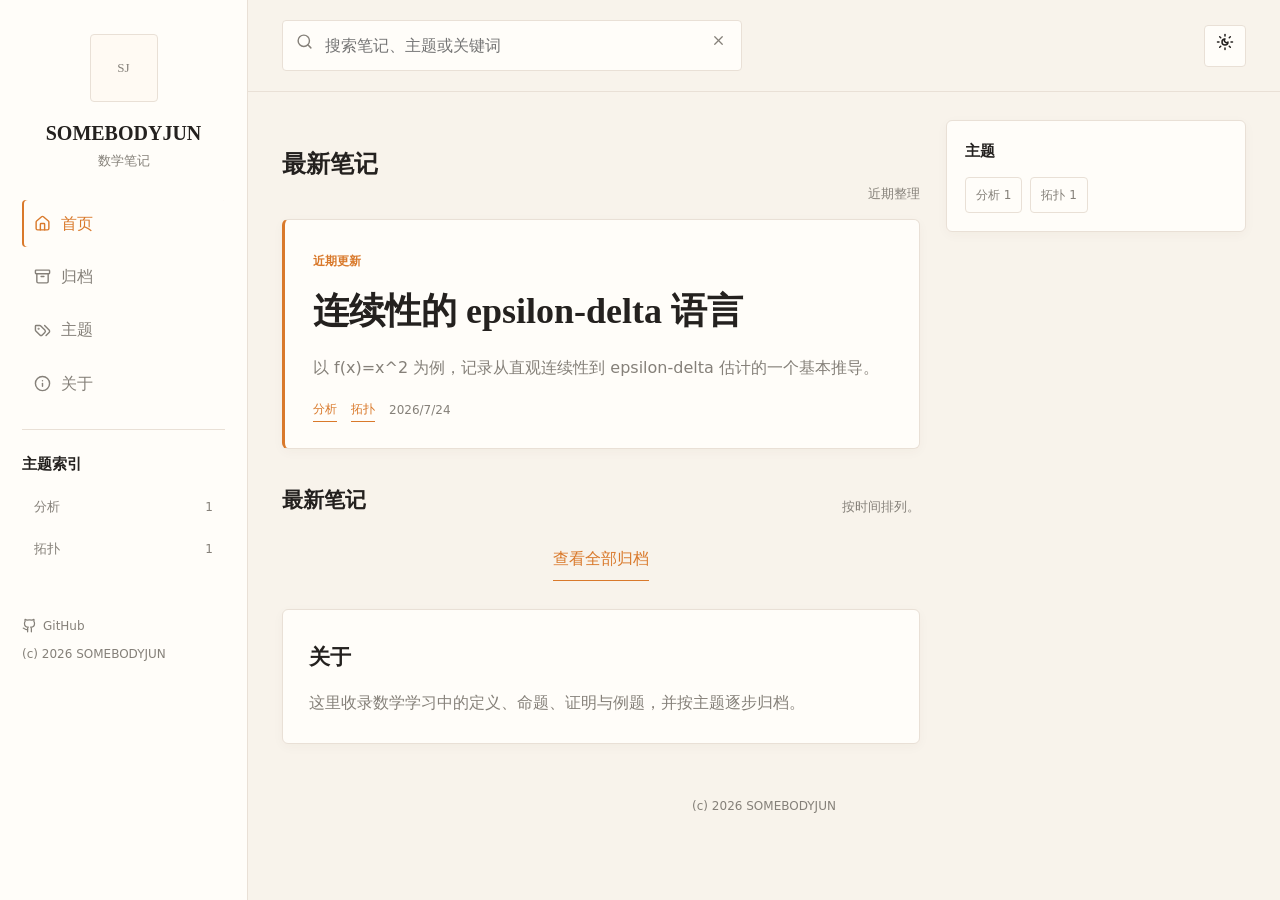
==== commit ac05a606: "Refine academic notes site" ====
--- a/index.html
+++ b/index.html
@@ -1,5 +1,5 @@
-<!DOCTYPE html><html lang="en"> <head><meta charset="utf-8"><meta name="viewport" content="width=device-width, initial-scale=1"><meta name="description" content="A personal mathematics notebook, published selectively from Obsidian."><meta name="theme-color" content="#f6f4ef"><title>SOMEBODYJUN | Mathematics Notes</title><link rel="stylesheet" href="/_astro/archive.TqPYZ5i9.css"></head> <body> <div class="site-shell"> <aside class="sidebar" data-sidebar> <a class="brand" href="/" aria-label="SOMEBODYJUN home"> <span class="avatar" aria-hidden="true">SJ</span> <strong>SOMEBODYJUN</strong> <span>Mathematics notes and working papers</span> </a> <nav class="nav-list" aria-label="Primary navigation"> <a class="nav-link active" href="/"> <span class="left"><svg xmlns="http://www.w3.org/2000/svg" stroke-width="2" width="17" height="17" stroke="currentColor" stroke-linecap="round" stroke-linejoin="round" fill="none" viewBox="0 0 24 24" aria-hidden="true" class="lucide lucide-house">  <path d="M15 21v-8a1 1 0 0 0-1-1h-4a1 1 0 0 0-1 1v8"></path> <path d="M3 10a2 2 0 0 1 .709-1.528l7-5.999a2 2 0 0 1 2.582 0l7 5.999A2 2 0 0 1 21 10v9a2 2 0 0 1-2 2H5a2 2 0 0 1-2-2z"></path>  </svg><span>Home</span></span> </a> <a class="nav-link" href="/archive/"> <span class="left"><svg xmlns="http://www.w3.org/2000/svg" stroke-width="2" width="17" height="17" stroke="currentColor" stroke-linecap="round" stroke-linejoin="round" fill="none" viewBox="0 0 24 24" aria-hidden="true" class="lucide lucide-archive">  <rect width="20" height="5" x="2" y="3" rx="1"></rect> <path d="M4 8v11a2 2 0 0 0 2 2h12a2 2 0 0 0 2-2V8"></path> <path d="M10 12h4"></path>  </svg><span>Archive</span></span> </a> <a class="nav-link" href="/#tags"> <span class="left"><svg xmlns="http://www.w3.org/2000/svg" stroke-width="2" width="17" height="17" stroke="currentColor" stroke-linecap="round" stroke-linejoin="round" fill="none" viewBox="0 0 24 24" aria-hidden="true" class="lucide lucide-tags">  <path d="m15 5 6.3 6.3a2.4 2.4 0 0 1 0 3.4L17 19"></path> <path d="M9.586 5.586A2 2 0 0 0 8.172 5H3a1 1 0 0 0-1 1v5.172a2 2 0 0 0 .586 1.414L8.29 18.29a2.426 2.426 0 0 0 3.42 0l3.58-3.58a2.426 2.426 0 0 0 0-3.42z"></path> <circle cx="6.5" cy="9.5" r=".5" fill="currentColor"></circle>  </svg><span>Topics</span></span> </a> <a class="nav-link" href="/#about"> <span class="left"><svg xmlns="http://www.w3.org/2000/svg" stroke-width="2" width="17" height="17" stroke="currentColor" stroke-linecap="round" stroke-linejoin="round" fill="none" viewBox="0 0 24 24" aria-hidden="true" class="lucide lucide-info">  <circle cx="12" cy="12" r="10"></circle> <path d="M12 16v-4"></path> <path d="M12 8h.01"></path>  </svg><span>About</span></span> </a> </nav> <section class="sidebar-section" aria-labelledby="topic-navigation"> <h2 id="topic-navigation">Topic navigation</h2> <div class="category-list"> <a class="category-link" href="/archive/?tag=%E5%88%86%E6%9E%90"> <span>分析</span><span>1</span> </a><a class="category-link" href="/archive/?tag=%E6%8B%93%E6%89%91"> <span>拓扑</span><span>1</span> </a> </div> </section> <div class="sidebar-footer"> <a href="https://github.com/SOMEBODYJUN" target="_blank" rel="noreferrer"> <svg xmlns="http://www.w3.org/2000/svg" stroke-width="2" width="15" height="15" stroke="currentColor" stroke-linecap="round" stroke-linejoin="round" fill="none" viewBox="0 0 24 24" aria-hidden="true" class="lucide lucide-github">  <path d="M15 22v-4a4.8 4.8 0 0 0-1-3.5c3 0 6-2 6-5.5.08-1.25-.27-2.48-1-3.5.28-1.15.28-2.35 0-3.5 0 0-1 0-3 1.5-2.64-.5-5.36-.5-8 0C6 2 5 2 5 2c-.3 1.15-.3 2.35 0 3.5A5.403 5.403 0 0 0 4 9c0 3.5 3 5.5 6 5.5-.39.49-.68 1.05-.85 1.65-.17.6-.22 1.23-.15 1.85v4"></path> <path d="M9 18c-4.51 2-5-2-7-2"></path>  </svg> GitHub
-</a> <div>Copyright 2026 SOMEBODYJUN</div> </div> </aside> <main class="main-area"> <header class="topbar"> <button class="icon-button mobile-menu" data-menu-toggle type="button" aria-label="Open menu" aria-expanded="false" title="Open menu"> <svg xmlns="http://www.w3.org/2000/svg" stroke-width="2" width="19" height="19" stroke="currentColor" stroke-linecap="round" stroke-linejoin="round" fill="none" viewBox="0 0 24 24" aria-hidden="true" class="lucide lucide-menu">  <line x1="4" x2="20" y1="12" y2="12"></line> <line x1="4" x2="20" y1="6" y2="6"></line> <line x1="4" x2="20" y1="18" y2="18"></line>  </svg> </button> <form class="search-box" data-search-form role="search"> <svg xmlns="http://www.w3.org/2000/svg" stroke-width="2" width="17" height="17" stroke="currentColor" stroke-linecap="round" stroke-linejoin="round" fill="none" viewBox="0 0 24 24" aria-hidden="true" class="lucide lucide-search">  <circle cx="11" cy="11" r="8"></circle> <path d="m21 21-4.3-4.3"></path>  </svg> <input name="q" type="search" placeholder="Search notes, topics, and ideas" aria-label="Search notes"> <button data-clear-search type="button" aria-label="Clear search" title="Clear search"><svg xmlns="http://www.w3.org/2000/svg" stroke-width="2" width="15" height="15" stroke="currentColor" stroke-linecap="round" stroke-linejoin="round" fill="none" viewBox="0 0 24 24" aria-hidden="true" class="lucide lucide-x">  <path d="M18 6 6 18"></path> <path d="m6 6 12 12"></path>  </svg></button> </form> <button class="icon-button" data-theme-toggle type="button" aria-label="Toggle theme" title="Toggle theme"> <svg xmlns="http://www.w3.org/2000/svg" stroke-width="2" width="18" height="18" stroke="currentColor" stroke-linecap="round" stroke-linejoin="round" fill="none" viewBox="0 0 24 24" aria-hidden="true" class="lucide lucide-sun-moon">  <path d="M12 8a2.83 2.83 0 0 0 4 4 4 4 0 1 1-4-4"></path> <path d="M12 2v2"></path> <path d="M12 20v2"></path> <path d="m4.9 4.9 1.4 1.4"></path> <path d="m17.7 17.7 1.4 1.4"></path> <path d="M2 12h2"></path> <path d="M20 12h2"></path> <path d="m6.3 17.7-1.4 1.4"></path> <path d="m19.1 4.9-1.4 1.4"></path>  </svg> </button> </header>  <div class="content-grid"> <section class="page-main">  <div class="section-title"> <h1>置顶笔记</h1> <p>Selected writing</p> </div> <a class="featured card" href="/notes/test-continuity/"> <div> <span class="eyebrow">Featured note</span> <h2>测试笔记：连续性的 epsilon-delta 语言</h2> <p>一篇用于验证发布链路、公式渲染、标签筛选和文章导航的临时公开笔记。</p> <div class="meta"> <span class="tag">分析</span><span class="tag">拓扑</span> <span>2026/7/24</span> </div> </div> <div class="formula-art" aria-hidden="true"><div>∫ f(x) dx</div></div> </a>  <div class="section-title" id="notes"> <h2>最新笔记</h2> <p>从最近发布的内容开始阅读。</p> </div>  <a class="load-more" href="/archive/">查看全部归档</a> <section class="about-card card" id="about"> <div class="section-title"> <h2>关于本站</h2> <p>Notes, proofs and experiments</p> </div> <p>这里记录数学学习、问题思考、证明草稿和计算实验。网站只展示经过选择与审核的公开笔记。</p> <div class="about-grid"> <div class="about-item"><strong>数学探索</strong><span>分析、代数、概率与数论</span></div> <div class="about-item"><strong>清晰表达</strong><span>保留推导的来路与关键问题</span></div> <div class="about-item"><strong>持续整理</strong><span>从 Obsidian 中选择值得公开的内容</span></div> <div class="about-item"><strong>计算实验</strong><span>让代码和数学笔记相互印证</span></div> </div> </section> </section> <aside class="rightbar"> <section class="widget card" id="tags"> <h2>主题</h2> <div class="tag-cloud"> <a class="tag-button" href="/archive/?tag=%E5%88%86%E6%9E%90">分析 1</a><a class="tag-button" href="/archive/?tag=%E6%8B%93%E6%89%91">拓扑 1</a> </div> </section> <section class="widget card"> <h2>发布原则</h2> <ul class="quiet-list"> <li>原始 Vault 保持私密</li> <li>每篇公开笔记都需主动标记</li> <li>公开站点只接收构建产物</li> </ul> </section> </aside> </div>  <footer class="site-footer">Built from selected Obsidian notes. No unpublished material is included.</footer> </main> </div> <script>
+<!DOCTYPE html><html lang="zh-CN"> <head><meta charset="utf-8"><meta name="viewport" content="width=device-width, initial-scale=1"><meta name="description" content="SOMEBODYJUN 的数学笔记。"><meta name="theme-color" content="#f6f4ef"><title>SOMEBODYJUN · 数学笔记</title><link rel="stylesheet" href="/_astro/archive.BNDAt-O3.css"></head> <body> <div class="site-shell"> <aside class="sidebar" data-sidebar> <a class="brand" href="/" aria-label="SOMEBODYJUN 首页"> <span class="avatar" aria-hidden="true">SJ</span> <strong>SOMEBODYJUN</strong> <span>数学笔记</span> </a> <nav class="nav-list" aria-label="主导航"> <a class="nav-link active" href="/"> <span class="left"><svg xmlns="http://www.w3.org/2000/svg" stroke-width="2" width="17" height="17" stroke="currentColor" stroke-linecap="round" stroke-linejoin="round" fill="none" viewBox="0 0 24 24" aria-hidden="true" class="lucide lucide-house">  <path d="M15 21v-8a1 1 0 0 0-1-1h-4a1 1 0 0 0-1 1v8"></path> <path d="M3 10a2 2 0 0 1 .709-1.528l7-5.999a2 2 0 0 1 2.582 0l7 5.999A2 2 0 0 1 21 10v9a2 2 0 0 1-2 2H5a2 2 0 0 1-2-2z"></path>  </svg><span>首页</span></span> </a> <a class="nav-link" href="/archive/"> <span class="left"><svg xmlns="http://www.w3.org/2000/svg" stroke-width="2" width="17" height="17" stroke="currentColor" stroke-linecap="round" stroke-linejoin="round" fill="none" viewBox="0 0 24 24" aria-hidden="true" class="lucide lucide-archive">  <rect width="20" height="5" x="2" y="3" rx="1"></rect> <path d="M4 8v11a2 2 0 0 0 2 2h12a2 2 0 0 0 2-2V8"></path> <path d="M10 12h4"></path>  </svg><span>归档</span></span> </a> <a class="nav-link" href="/#tags"> <span class="left"><svg xmlns="http://www.w3.org/2000/svg" stroke-width="2" width="17" height="17" stroke="currentColor" stroke-linecap="round" stroke-linejoin="round" fill="none" viewBox="0 0 24 24" aria-hidden="true" class="lucide lucide-tags">  <path d="m15 5 6.3 6.3a2.4 2.4 0 0 1 0 3.4L17 19"></path> <path d="M9.586 5.586A2 2 0 0 0 8.172 5H3a1 1 0 0 0-1 1v5.172a2 2 0 0 0 .586 1.414L8.29 18.29a2.426 2.426 0 0 0 3.42 0l3.58-3.58a2.426 2.426 0 0 0 0-3.42z"></path> <circle cx="6.5" cy="9.5" r=".5" fill="currentColor"></circle>  </svg><span>主题</span></span> </a> <a class="nav-link" href="/#about"> <span class="left"><svg xmlns="http://www.w3.org/2000/svg" stroke-width="2" width="17" height="17" stroke="currentColor" stroke-linecap="round" stroke-linejoin="round" fill="none" viewBox="0 0 24 24" aria-hidden="true" class="lucide lucide-info">  <circle cx="12" cy="12" r="10"></circle> <path d="M12 16v-4"></path> <path d="M12 8h.01"></path>  </svg><span>关于</span></span> </a> </nav> <section class="sidebar-section" aria-labelledby="topic-navigation"> <h2 id="topic-navigation">主题索引</h2> <div class="category-list"> <a class="category-link" href="/archive/?tag=%E5%88%86%E6%9E%90"> <span>分析</span><span>1</span> </a><a class="category-link" href="/archive/?tag=%E6%8B%93%E6%89%91"> <span>拓扑</span><span>1</span> </a> </div> </section> <div class="sidebar-footer"> <a href="https://github.com/SOMEBODYJUN" target="_blank" rel="noreferrer"> <svg xmlns="http://www.w3.org/2000/svg" stroke-width="2" width="15" height="15" stroke="currentColor" stroke-linecap="round" stroke-linejoin="round" fill="none" viewBox="0 0 24 24" aria-hidden="true" class="lucide lucide-github">  <path d="M15 22v-4a4.8 4.8 0 0 0-1-3.5c3 0 6-2 6-5.5.08-1.25-.27-2.48-1-3.5.28-1.15.28-2.35 0-3.5 0 0-1 0-3 1.5-2.64-.5-5.36-.5-8 0C6 2 5 2 5 2c-.3 1.15-.3 2.35 0 3.5A5.403 5.403 0 0 0 4 9c0 3.5 3 5.5 6 5.5-.39.49-.68 1.05-.85 1.65-.17.6-.22 1.23-.15 1.85v4"></path> <path d="M9 18c-4.51 2-5-2-7-2"></path>  </svg> GitHub
+</a> <div>(c) 2026 SOMEBODYJUN</div> </div> </aside> <main class="main-area"> <header class="topbar"> <button class="icon-button mobile-menu" data-menu-toggle type="button" aria-label="打开菜单" aria-expanded="false" title="打开菜单"> <svg xmlns="http://www.w3.org/2000/svg" stroke-width="2" width="19" height="19" stroke="currentColor" stroke-linecap="round" stroke-linejoin="round" fill="none" viewBox="0 0 24 24" aria-hidden="true" class="lucide lucide-menu">  <line x1="4" x2="20" y1="12" y2="12"></line> <line x1="4" x2="20" y1="6" y2="6"></line> <line x1="4" x2="20" y1="18" y2="18"></line>  </svg> </button> <form class="search-box" data-search-form role="search"> <svg xmlns="http://www.w3.org/2000/svg" stroke-width="2" width="17" height="17" stroke="currentColor" stroke-linecap="round" stroke-linejoin="round" fill="none" viewBox="0 0 24 24" aria-hidden="true" class="lucide lucide-search">  <circle cx="11" cy="11" r="8"></circle> <path d="m21 21-4.3-4.3"></path>  </svg> <input name="q" type="search" placeholder="搜索笔记、主题或关键词" aria-label="搜索笔记"> <button data-clear-search type="button" aria-label="清除搜索" title="清除搜索"><svg xmlns="http://www.w3.org/2000/svg" stroke-width="2" width="15" height="15" stroke="currentColor" stroke-linecap="round" stroke-linejoin="round" fill="none" viewBox="0 0 24 24" aria-hidden="true" class="lucide lucide-x">  <path d="M18 6 6 18"></path> <path d="m6 6 12 12"></path>  </svg></button> </form> <button class="icon-button" data-theme-toggle type="button" aria-label="切换明暗主题" title="切换明暗主题"> <svg xmlns="http://www.w3.org/2000/svg" stroke-width="2" width="18" height="18" stroke="currentColor" stroke-linecap="round" stroke-linejoin="round" fill="none" viewBox="0 0 24 24" aria-hidden="true" class="lucide lucide-sun-moon">  <path d="M12 8a2.83 2.83 0 0 0 4 4 4 4 0 1 1-4-4"></path> <path d="M12 2v2"></path> <path d="M12 20v2"></path> <path d="m4.9 4.9 1.4 1.4"></path> <path d="m17.7 17.7 1.4 1.4"></path> <path d="M2 12h2"></path> <path d="M20 12h2"></path> <path d="m6.3 17.7-1.4 1.4"></path> <path d="m19.1 4.9-1.4 1.4"></path>  </svg> </button> </header>  <div class="content-grid"> <section class="page-main">  <div class="section-title"> <h1>最新笔记</h1> <p>近期整理</p> </div> <a class="featured card" href="/notes/continuity-epsilon-delta/"> <div> <span class="eyebrow">近期更新</span> <h2>连续性的 epsilon-delta 语言</h2> <p>以 f(x)=x^2 为例，记录从直观连续性到 epsilon-delta 估计的一个基本推导。</p> <div class="meta"> <span class="tag">分析</span><span class="tag">拓扑</span> <span>2026/7/24</span> </div> </div> </a>  <div class="section-title" id="notes"> <h2>最新笔记</h2> <p>按时间排列。</p> </div>  <a class="load-more" href="/archive/">查看全部归档</a> <section class="about-card card" id="about"> <div class="section-title"> <h2>关于</h2> </div> <p class="about-copy">这里收录数学学习中的定义、命题、证明与例题，并按主题逐步归档。</p> </section> </section> <aside class="rightbar"> <section class="widget card" id="tags"> <h2>主题</h2> <div class="tag-cloud"> <a class="tag-button" href="/archive/?tag=%E5%88%86%E6%9E%90">分析 1</a><a class="tag-button" href="/archive/?tag=%E6%8B%93%E6%89%91">拓扑 1</a> </div> </section> </aside> </div>  <footer class="site-footer">(c) 2026 SOMEBODYJUN</footer> </main> </div> <script>
       const savedTheme = localStorage.getItem("site-theme");
       if (savedTheme) document.documentElement.dataset.theme = savedTheme;
       document.querySelector("[data-theme-toggle]")?.addEventListener("click", () => {
--- a/_astro/archive.BNDAt-O3.css
+++ b/_astro/archive.BNDAt-O3.css
@@ -0,0 +1 @@
+@font-face{font-display:block;font-family:KaTeX_AMS;font-style:normal;font-weight:400;src:url(/_astro/KaTeX_AMS-Regular.BQhdFMY1.woff2) format("woff2"),url(/_astro/KaTeX_AMS-Regular.DMm9YOAa.woff) format("woff"),url(/_astro/KaTeX_AMS-Regular.DRggAlZN.ttf) format("truetype")}@font-face{font-display:block;font-family:KaTeX_Caligraphic;font-style:normal;font-weight:700;src:url(/_astro/KaTeX_Caligraphic-Bold.Dq_IR9rO.woff2) format("woff2"),url(/_astro/KaTeX_Caligraphic-Bold.BEiXGLvX.woff) format("woff"),url(/_astro/KaTeX_Caligraphic-Bold.ATXxdsX0.ttf) format("truetype")}@font-face{font-display:block;font-family:KaTeX_Caligraphic;font-style:normal;font-weight:400;src:url(/_astro/KaTeX_Caligraphic-Regular.Di6jR-x-.woff2) format("woff2"),url(/_astro/KaTeX_Caligraphic-Regular.CTRA-rTL.woff) format("woff"),url(/_astro/KaTeX_Caligraphic-Regular.wX97UBjC.ttf) format("truetype")}@font-face{font-display:block;font-family:KaTeX_Fraktur;font-style:normal;font-weight:700;src:url(/_astro/KaTeX_Fraktur-Bold.CL6g_b3V.woff2) format("woff2"),url(/_astro/KaTeX_Fraktur-Bold.BsDP51OF.woff) format("woff"),url(/_astro/KaTeX_Fraktur-Bold.BdnERNNW.ttf) format("truetype")}@font-face{font-display:block;font-family:KaTeX_Fraktur;font-style:normal;font-weight:400;src:url(/_astro/KaTeX_Fraktur-Regular.CTYiF6lA.woff2) format("woff2"),url(/_astro/KaTeX_Fraktur-Regular.Dxdc4cR9.woff) format("woff"),url(/_astro/KaTeX_Fraktur-Regular.CB_wures.ttf) format("truetype")}@font-face{font-display:block;font-family:KaTeX_Main;font-style:normal;font-weight:700;src:url(/_astro/KaTeX_Main-Bold.Cx986IdX.woff2) format("woff2"),url(/_astro/KaTeX_Main-Bold.Jm3AIy58.woff) format("woff"),url(/_astro/KaTeX_Main-Bold.waoOVXN0.ttf) format("truetype")}@font-face{font-display:block;font-family:KaTeX_Main;font-style:italic;font-weight:700;src:url(/_astro/KaTeX_Main-BoldItalic.DxDJ3AOS.woff2) format("woff2"),url(/_astro/KaTeX_Main-BoldItalic.SpSLRI95.woff) format("woff"),url(/_astro/KaTeX_Main-BoldItalic.DzxPMmG6.ttf) format("truetype")}@font-face{font-display:block;font-family:KaTeX_Main;font-style:italic;font-weight:400;src:url(/_astro/KaTeX_Main-Italic.NWA7e6Wa.woff2) format("woff2"),url(/_astro/KaTeX_Main-Italic.BMLOBm91.woff) format("woff"),url(/_astro/KaTeX_Main-Italic.3WenGoN9.ttf) format("truetype")}@font-face{font-display:block;font-family:KaTeX_Main;font-style:normal;font-weight:400;src:url(/_astro/KaTeX_Main-Regular.B22Nviop.woff2) format("woff2"),url(/_astro/KaTeX_Main-Regular.Dr94JaBh.woff) format("woff"),url(/_astro/KaTeX_Main-Regular.ypZvNtVU.ttf) format("truetype")}@font-face{font-display:block;font-family:KaTeX_Math;font-style:italic;font-weight:700;src:url(/_astro/KaTeX_Math-BoldItalic.CZnvNsCZ.woff2) format("woff2"),url(/_astro/KaTeX_Math-BoldItalic.iY-2wyZ7.woff) format("woff"),url(/_astro/KaTeX_Math-BoldItalic.B3XSjfu4.ttf) format("truetype")}@font-face{font-display:block;font-family:KaTeX_Math;font-style:italic;font-weight:400;src:url(/_astro/KaTeX_Math-Italic.t53AETM-.woff2) format("woff2"),url(/_astro/KaTeX_Math-Italic.DA0__PXp.woff) format("woff"),url(/_astro/KaTeX_Math-Italic.flOr_0UB.ttf) format("truetype")}@font-face{font-display:block;font-family:KaTeX_SansSerif;font-style:normal;font-weight:700;src:url(/_astro/KaTeX_SansSerif-Bold.D1sUS0GD.woff2) format("woff2"),url(/_astro/KaTeX_SansSerif-Bold.DbIhKOiC.woff) format("woff"),url(/_astro/KaTeX_SansSerif-Bold.CFMepnvq.ttf) format("truetype")}@font-face{font-display:block;font-family:KaTeX_SansSerif;font-style:italic;font-weight:400;src:url(/_astro/KaTeX_SansSerif-Italic.C3H0VqGB.woff2) format("woff2"),url(/_astro/KaTeX_SansSerif-Italic.DN2j7dab.woff) format("woff"),url(/_astro/KaTeX_SansSerif-Italic.YYjJ1zSn.ttf) format("truetype")}@font-face{font-display:block;font-family:KaTeX_SansSerif;font-style:normal;font-weight:400;src:url(/_astro/KaTeX_SansSerif-Regular.DDBCnlJ7.woff2) format("woff2"),url(/_astro/KaTeX_SansSerif-Regular.CS6fqUqJ.woff) format("woff"),url(/_astro/KaTeX_SansSerif-Regular.BNo7hRIc.ttf) format("truetype")}@font-face{font-display:block;font-family:KaTeX_Script;font-style:normal;font-weight:400;src:url(/_astro/KaTeX_Script-Regular.D3wIWfF6.woff2) format("woff2"),url(/_astro/KaTeX_Script-Regular.D5yQViql.woff) format("woff"),url(/_astro/KaTeX_Script-Regular.C5JkGWo-.ttf) format("truetype")}@font-face{font-display:block;font-family:KaTeX_Size1;font-style:normal;font-weight:400;src:url(/_astro/KaTeX_Size1-Regular.mCD8mA8B.woff2) format("woff2"),url(/_astro/KaTeX_Size1-Regular.C195tn64.woff) format("woff"),url(/_astro/KaTeX_Size1-Regular.Dbsnue_I.ttf) format("truetype")}@font-face{font-display:block;font-family:KaTeX_Size2;font-style:normal;font-weight:400;src:url(/_astro/KaTeX_Size2-Regular.Dy4dx90m.woff2) format("woff2"),url(/_astro/KaTeX_Size2-Regular.oD1tc_U0.woff) format("woff"),url(/_astro/KaTeX_Size2-Regular.B7gKUWhC.ttf) format("truetype")}@font-face{font-display:block;font-family:KaTeX_Size3;font-style:normal;font-weight:400;src:url([data-uri]) format("woff2"),url(/_astro/KaTeX_Size3-Regular.CTq5MqoE.woff) format("woff"),url(/_astro/KaTeX_Size3-Regular.DgpXs0kz.ttf) format("truetype")}@font-face{font-display:block;font-family:KaTeX_Size4;font-style:normal;font-weight:400;src:url(/_astro/KaTeX_Size4-Regular.Dl5lxZxV.woff2) format("woff2"),url(/_astro/KaTeX_Size4-Regular.BF-4gkZK.woff) format("woff"),url(/_astro/KaTeX_Size4-Regular.DWFBv043.ttf) format("truetype")}@font-face{font-display:block;font-family:KaTeX_Typewriter;font-style:normal;font-weight:400;src:url(/_astro/KaTeX_Typewriter-Regular.CO6r4hn1.woff2) format("woff2"),url(/_astro/KaTeX_Typewriter-Regular.C0xS9mPB.woff) format("woff"),url(/_astro/KaTeX_Typewriter-Regular.D3Ib7_Hf.ttf) format("truetype")}.katex{font: 1.21em KaTeX_Main,Times New Roman,serif;line-height:1.2;position:relative;text-indent:0;text-rendering:auto}.katex *{-ms-high-contrast-adjust:none!important;border-color:currentColor}.katex .katex-version:after{content:"0.16.47"}.katex .katex-mathml{border:0;-webkit-clip-path:inset(50%);clip-path:inset(50%);height:1px;overflow:hidden;padding:0;position:absolute;width:1px}.katex .katex-html>.newline{display:block}.katex .base{position:relative;white-space:nowrap;width:-webkit-min-content;width:-moz-min-content;width:min-content}.katex .base,.katex .strut{display:inline-block}.katex .textbf{font-weight:700}.katex .textit{font-style:italic}.katex .textrm{font-family:KaTeX_Main}.katex .textsf{font-family:KaTeX_SansSerif}.katex .texttt{font-family:KaTeX_Typewriter}.katex .mathnormal{font-family:KaTeX_Math;font-style:italic}.katex .mathit{font-family:KaTeX_Main;font-style:italic}.katex .mathrm{font-style:normal}.katex .mathbf{font-family:KaTeX_Main;font-weight:700}.katex .boldsymbol{font-family:KaTeX_Math;font-style:italic;font-weight:700}.katex .amsrm,.katex .mathbb,.katex .textbb{font-family:KaTeX_AMS}.katex .mathcal{font-family:KaTeX_Caligraphic}.katex .mathfrak,.katex .textfrak{font-family:KaTeX_Fraktur}.katex .mathboldfrak,.katex .textboldfrak{font-family:KaTeX_Fraktur;font-weight:700}.katex .mathtt{font-family:KaTeX_Typewriter}.katex .mathscr,.katex .textscr{font-family:KaTeX_Script}.katex .mathsf,.katex .textsf{font-family:KaTeX_SansSerif}.katex .mathboldsf,.katex .textboldsf{font-family:KaTeX_SansSerif;font-weight:700}.katex .mathitsf,.katex .mathsfit,.katex .textitsf{font-family:KaTeX_SansSerif;font-style:italic}.katex .mainrm{font-family:KaTeX_Main;font-style:normal}.katex .vlist-t{border-collapse:collapse;display:inline-table;table-layout:fixed}.katex .vlist-r{display:table-row}.katex .vlist{display:table-cell;position:relative;vertical-align:bottom}.katex .vlist>span{display:block;height:0;position:relative}.katex .vlist>span>span{display:inline-block}.katex .vlist>span>.pstrut{overflow:hidden;width:0}.katex .vlist-t2{margin-right:-2px}.katex .vlist-s{display:table-cell;font-size:1px;min-width:2px;vertical-align:bottom;width:2px}.katex .vbox{align-items:baseline;display:inline-flex;flex-direction:column}.katex .hbox{width:100%}.katex .hbox,.katex .thinbox{display:inline-flex;flex-direction:row}.katex .thinbox{max-width:0;width:0}.katex .msupsub{text-align:left}.katex .mfrac>span>span{text-align:center}.katex .mfrac .frac-line{border-bottom-style:solid;display:inline-block;width:100%}.katex .hdashline,.katex .hline,.katex .mfrac .frac-line,.katex .overline .overline-line,.katex .rule,.katex .underline .underline-line{min-height:1px}.katex .mspace{display:inline-block}.katex .smash{display:inline;line-height:0}.katex .clap,.katex .llap,.katex .rlap{position:relative;width:0}.katex .clap>.inner,.katex .llap>.inner,.katex .rlap>.inner{position:absolute}.katex .clap>.fix,.katex .llap>.fix,.katex .rlap>.fix{display:inline-block}.katex .llap>.inner{right:0}.katex .clap>.inner,.katex .rlap>.inner{left:0}.katex .clap>.inner>span{margin-left:-50%;margin-right:50%}.katex .rule{border:0 solid;display:inline-block;position:relative}.katex .hline,.katex .overline .overline-line,.katex .underline .underline-line{border-bottom-style:solid;display:inline-block;width:100%}.katex .hdashline{border-bottom-style:dashed;display:inline-block;width:100%}.katex .sqrt>.root{margin-left:.2777777778em;margin-right:-.5555555556em}.katex .fontsize-ensurer.reset-size1.size1,.katex .sizing.reset-size1.size1{font-size:1em}.katex .fontsize-ensurer.reset-size1.size2,.katex .sizing.reset-size1.size2{font-size:1.2em}.katex .fontsize-ensurer.reset-size1.size3,.katex .sizing.reset-size1.size3{font-size:1.4em}.katex .fontsize-ensurer.reset-size1.size4,.katex .sizing.reset-size1.size4{font-size:1.6em}.katex .fontsize-ensurer.reset-size1.size5,.katex .sizing.reset-size1.size5{font-size:1.8em}.katex .fontsize-ensurer.reset-size1.size6,.katex .sizing.reset-size1.size6{font-size:2em}.katex .fontsize-ensurer.reset-size1.size7,.katex .sizing.reset-size1.size7{font-size:2.4em}.katex .fontsize-ensurer.reset-size1.size8,.katex .sizing.reset-size1.size8{font-size:2.88em}.katex .fontsize-ensurer.reset-size1.size9,.katex .sizing.reset-size1.size9{font-size:3.456em}.katex .fontsize-ensurer.reset-size1.size10,.katex .sizing.reset-size1.size10{font-size:4.148em}.katex .fontsize-ensurer.reset-size1.size11,.katex .sizing.reset-size1.size11{font-size:4.976em}.katex .fontsize-ensurer.reset-size2.size1,.katex .sizing.reset-size2.size1{font-size:.8333333333em}.katex .fontsize-ensurer.reset-size2.size2,.katex .sizing.reset-size2.size2{font-size:1em}.katex .fontsize-ensurer.reset-size2.size3,.katex .sizing.reset-size2.size3{font-size:1.1666666667em}.katex .fontsize-ensurer.reset-size2.size4,.katex .sizing.reset-size2.size4{font-size:1.3333333333em}.katex .fontsize-ensurer.reset-size2.size5,.katex .sizing.reset-size2.size5{font-size:1.5em}.katex .fontsize-ensurer.reset-size2.size6,.katex .sizing.reset-size2.size6{font-size:1.6666666667em}.katex .fontsize-ensurer.reset-size2.size7,.katex .sizing.reset-size2.size7{font-size:2em}.katex .fontsize-ensurer.reset-size2.size8,.katex .sizing.reset-size2.size8{font-size:2.4em}.katex .fontsize-ensurer.reset-size2.size9,.katex .sizing.reset-size2.size9{font-size:2.88em}.katex .fontsize-ensurer.reset-size2.size10,.katex .sizing.reset-size2.size10{font-size:3.4566666667em}.katex .fontsize-ensurer.reset-size2.size11,.katex .sizing.reset-size2.size11{font-size:4.1466666667em}.katex .fontsize-ensurer.reset-size3.size1,.katex .sizing.reset-size3.size1{font-size:.7142857143em}.katex .fontsize-ensurer.reset-size3.size2,.katex .sizing.reset-size3.size2{font-size:.8571428571em}.katex .fontsize-ensurer.reset-size3.size3,.katex .sizing.reset-size3.size3{font-size:1em}.katex .fontsize-ensurer.reset-size3.size4,.katex .sizing.reset-size3.size4{font-size:1.1428571429em}.katex .fontsize-ensurer.reset-size3.size5,.katex .sizing.reset-size3.size5{font-size:1.2857142857em}.katex .fontsize-ensurer.reset-size3.size6,.katex .sizing.reset-size3.size6{font-size:1.4285714286em}.katex .fontsize-ensurer.reset-size3.size7,.katex .sizing.reset-size3.size7{font-size:1.7142857143em}.katex .fontsize-ensurer.reset-size3.size8,.katex .sizing.reset-size3.size8{font-size:2.0571428571em}.katex .fontsize-ensurer.reset-size3.size9,.katex .sizing.reset-size3.size9{font-size:2.4685714286em}.katex .fontsize-ensurer.reset-size3.size10,.katex .sizing.reset-size3.size10{font-size:2.9628571429em}.katex .fontsize-ensurer.reset-size3.size11,.katex .sizing.reset-size3.size11{font-size:3.5542857143em}.katex .fontsize-ensurer.reset-size4.size1,.katex .sizing.reset-size4.size1{font-size:.625em}.katex .fontsize-ensurer.reset-size4.size2,.katex .sizing.reset-size4.size2{font-size:.75em}.katex .fontsize-ensurer.reset-size4.size3,.katex .sizing.reset-size4.size3{font-size:.875em}.katex .fontsize-ensurer.reset-size4.size4,.katex .sizing.reset-size4.size4{font-size:1em}.katex .fontsize-ensurer.reset-size4.size5,.katex .sizing.reset-size4.size5{font-size:1.125em}.katex .fontsize-ensurer.reset-size4.size6,.katex .sizing.reset-size4.size6{font-size:1.25em}.katex .fontsize-ensurer.reset-size4.size7,.katex .sizing.reset-size4.size7{font-size:1.5em}.katex .fontsize-ensurer.reset-size4.size8,.katex .sizing.reset-size4.size8{font-size:1.8em}.katex .fontsize-ensurer.reset-size4.size9,.katex .sizing.reset-size4.size9{font-size:2.16em}.katex .fontsize-ensurer.reset-size4.size10,.katex .sizing.reset-size4.size10{font-size:2.5925em}.katex .fontsize-ensurer.reset-size4.size11,.katex .sizing.reset-size4.size11{font-size:3.11em}.katex .fontsize-ensurer.reset-size5.size1,.katex .sizing.reset-size5.size1{font-size:.5555555556em}.katex .fontsize-ensurer.reset-size5.size2,.katex .sizing.reset-size5.size2{font-size:.6666666667em}.katex .fontsize-ensurer.reset-size5.size3,.katex .sizing.reset-size5.size3{font-size:.7777777778em}.katex .fontsize-ensurer.reset-size5.size4,.katex .sizing.reset-size5.size4{font-size:.8888888889em}.katex .fontsize-ensurer.reset-size5.size5,.katex .sizing.reset-size5.size5{font-size:1em}.katex .fontsize-ensurer.reset-size5.size6,.katex .sizing.reset-size5.size6{font-size:1.1111111111em}.katex .fontsize-ensurer.reset-size5.size7,.katex .sizing.reset-size5.size7{font-size:1.3333333333em}.katex .fontsize-ensurer.reset-size5.size8,.katex .sizing.reset-size5.size8{font-size:1.6em}.katex .fontsize-ensurer.reset-size5.size9,.katex .sizing.reset-size5.size9{font-size:1.92em}.katex .fontsize-ensurer.reset-size5.size10,.katex .sizing.reset-size5.size10{font-size:2.3044444444em}.katex .fontsize-ensurer.reset-size5.size11,.katex .sizing.reset-size5.size11{font-size:2.7644444444em}.katex .fontsize-ensurer.reset-size6.size1,.katex .sizing.reset-size6.size1{font-size:.5em}.katex .fontsize-ensurer.reset-size6.size2,.katex .sizing.reset-size6.size2{font-size:.6em}.katex .fontsize-ensurer.reset-size6.size3,.katex .sizing.reset-size6.size3{font-size:.7em}.katex .fontsize-ensurer.reset-size6.size4,.katex .sizing.reset-size6.size4{font-size:.8em}.katex .fontsize-ensurer.reset-size6.size5,.katex .sizing.reset-size6.size5{font-size:.9em}.katex .fontsize-ensurer.reset-size6.size6,.katex .sizing.reset-size6.size6{font-size:1em}.katex .fontsize-ensurer.reset-size6.size7,.katex .sizing.reset-size6.size7{font-size:1.2em}.katex .fontsize-ensurer.reset-size6.size8,.katex .sizing.reset-size6.size8{font-size:1.44em}.katex .fontsize-ensurer.reset-size6.size9,.katex .sizing.reset-size6.size9{font-size:1.728em}.katex .fontsize-ensurer.reset-size6.size10,.katex .sizing.reset-size6.size10{font-size:2.074em}.katex .fontsize-ensurer.reset-size6.size11,.katex .sizing.reset-size6.size11{font-size:2.488em}.katex .fontsize-ensurer.reset-size7.size1,.katex .sizing.reset-size7.size1{font-size:.4166666667em}.katex .fontsize-ensurer.reset-size7.size2,.katex .sizing.reset-size7.size2{font-size:.5em}.katex .fontsize-ensurer.reset-size7.size3,.katex .sizing.reset-size7.size3{font-size:.5833333333em}.katex .fontsize-ensurer.reset-size7.size4,.katex .sizing.reset-size7.size4{font-size:.6666666667em}.katex .fontsize-ensurer.reset-size7.size5,.katex .sizing.reset-size7.size5{font-size:.75em}.katex .fontsize-ensurer.reset-size7.size6,.katex .sizing.reset-size7.size6{font-size:.8333333333em}.katex .fontsize-ensurer.reset-size7.size7,.katex .sizing.reset-size7.size7{font-size:1em}.katex .fontsize-ensurer.reset-size7.size8,.katex .sizing.reset-size7.size8{font-size:1.2em}.katex .fontsize-ensurer.reset-size7.size9,.katex .sizing.reset-size7.size9{font-size:1.44em}.katex .fontsize-ensurer.reset-size7.size10,.katex .sizing.reset-size7.size10{font-size:1.7283333333em}.katex .fontsize-ensurer.reset-size7.size11,.katex .sizing.reset-size7.size11{font-size:2.0733333333em}.katex .fontsize-ensurer.reset-size8.size1,.katex .sizing.reset-size8.size1{font-size:.3472222222em}.katex .fontsize-ensurer.reset-size8.size2,.katex .sizing.reset-size8.size2{font-size:.4166666667em}.katex .fontsize-ensurer.reset-size8.size3,.katex .sizing.reset-size8.size3{font-size:.4861111111em}.katex .fontsize-ensurer.reset-size8.size4,.katex .sizing.reset-size8.size4{font-size:.5555555556em}.katex .fontsize-ensurer.reset-size8.size5,.katex .sizing.reset-size8.size5{font-size:.625em}.katex .fontsize-ensurer.reset-size8.size6,.katex .sizing.reset-size8.size6{font-size:.6944444444em}.katex .fontsize-ensurer.reset-size8.size7,.katex .sizing.reset-size8.size7{font-size:.8333333333em}.katex .fontsize-ensurer.reset-size8.size8,.katex .sizing.reset-size8.size8{font-size:1em}.katex .fontsize-ensurer.reset-size8.size9,.katex .sizing.reset-size8.size9{font-size:1.2em}.katex .fontsize-ensurer.reset-size8.size10,.katex .sizing.reset-size8.size10{font-size:1.4402777778em}.katex .fontsize-ensurer.reset-size8.size11,.katex .sizing.reset-size8.size11{font-size:1.7277777778em}.katex .fontsize-ensurer.reset-size9.size1,.katex .sizing.reset-size9.size1{font-size:.2893518519em}.katex .fontsize-ensurer.reset-size9.size2,.katex .sizing.reset-size9.size2{font-size:.3472222222em}.katex .fontsize-ensurer.reset-size9.size3,.katex .sizing.reset-size9.size3{font-size:.4050925926em}.katex .fontsize-ensurer.reset-size9.size4,.katex .sizing.reset-size9.size4{font-size:.462962963em}.katex .fontsize-ensurer.reset-size9.size5,.katex .sizing.reset-size9.size5{font-size:.5208333333em}.katex .fontsize-ensurer.reset-size9.size6,.katex .sizing.reset-size9.size6{font-size:.5787037037em}.katex .fontsize-ensurer.reset-size9.size7,.katex .sizing.reset-size9.size7{font-size:.6944444444em}.katex .fontsize-ensurer.reset-size9.size8,.katex .sizing.reset-size9.size8{font-size:.8333333333em}.katex .fontsize-ensurer.reset-size9.size9,.katex .sizing.reset-size9.size9{font-size:1em}.katex .fontsize-ensurer.reset-size9.size10,.katex .sizing.reset-size9.size10{font-size:1.2002314815em}.katex .fontsize-ensurer.reset-size9.size11,.katex .sizing.reset-size9.size11{font-size:1.4398148148em}.katex .fontsize-ensurer.reset-size10.size1,.katex .sizing.reset-size10.size1{font-size:.2410800386em}.katex .fontsize-ensurer.reset-size10.size2,.katex .sizing.reset-size10.size2{font-size:.2892960463em}.katex .fontsize-ensurer.reset-size10.size3,.katex .sizing.reset-size10.size3{font-size:.337512054em}.katex .fontsize-ensurer.reset-size10.size4,.katex .sizing.reset-size10.size4{font-size:.3857280617em}.katex .fontsize-ensurer.reset-size10.size5,.katex .sizing.reset-size10.size5{font-size:.4339440694em}.katex .fontsize-ensurer.reset-size10.size6,.katex .sizing.reset-size10.size6{font-size:.4821600771em}.katex .fontsize-ensurer.reset-size10.size7,.katex .sizing.reset-size10.size7{font-size:.5785920926em}.katex .fontsize-ensurer.reset-size10.size8,.katex .sizing.reset-size10.size8{font-size:.6943105111em}.katex .fontsize-ensurer.reset-size10.size9,.katex .sizing.reset-size10.size9{font-size:.8331726133em}.katex .fontsize-ensurer.reset-size10.size10,.katex .sizing.reset-size10.size10{font-size:1em}.katex .fontsize-ensurer.reset-size10.size11,.katex .sizing.reset-size10.size11{font-size:1.1996142719em}.katex .fontsize-ensurer.reset-size11.size1,.katex .sizing.reset-size11.size1{font-size:.2009646302em}.katex .fontsize-ensurer.reset-size11.size2,.katex .sizing.reset-size11.size2{font-size:.2411575563em}.katex .fontsize-ensurer.reset-size11.size3,.katex .sizing.reset-size11.size3{font-size:.2813504823em}.katex .fontsize-ensurer.reset-size11.size4,.katex .sizing.reset-size11.size4{font-size:.3215434084em}.katex .fontsize-ensurer.reset-size11.size5,.katex .sizing.reset-size11.size5{font-size:.3617363344em}.katex .fontsize-ensurer.reset-size11.size6,.katex .sizing.reset-size11.size6{font-size:.4019292605em}.katex .fontsize-ensurer.reset-size11.size7,.katex .sizing.reset-size11.size7{font-size:.4823151125em}.katex .fontsize-ensurer.reset-size11.size8,.katex .sizing.reset-size11.size8{font-size:.578778135em}.katex .fontsize-ensurer.reset-size11.size9,.katex .sizing.reset-size11.size9{font-size:.6945337621em}.katex .fontsize-ensurer.reset-size11.size10,.katex .sizing.reset-size11.size10{font-size:.8336012862em}.katex .fontsize-ensurer.reset-size11.size11,.katex .sizing.reset-size11.size11{font-size:1em}.katex .delimsizing.size1{font-family:KaTeX_Size1}.katex .delimsizing.size2{font-family:KaTeX_Size2}.katex .delimsizing.size3{font-family:KaTeX_Size3}.katex .delimsizing.size4{font-family:KaTeX_Size4}.katex .delimsizing.mult .delim-size1>span{font-family:KaTeX_Size1}.katex .delimsizing.mult .delim-size4>span{font-family:KaTeX_Size4}.katex .nulldelimiter{display:inline-block;width:.12em}.katex .delimcenter,.katex .op-symbol{position:relative}.katex .op-symbol.small-op{font-family:KaTeX_Size1}.katex .op-symbol.large-op{font-family:KaTeX_Size2}.katex .accent>.vlist-t,.katex .op-limits>.vlist-t{text-align:center}.katex .accent .accent-body{position:relative}.katex .accent .accent-body:not(.accent-full){width:0}.katex .overlay{display:block}.katex .mtable .vertical-separator{display:inline-block;min-width:1px}.katex .mtable .arraycolsep{display:inline-block}.katex .mtable .col-align-c>.vlist-t{text-align:center}.katex .mtable .col-align-l>.vlist-t{text-align:left}.katex .mtable .col-align-r>.vlist-t{text-align:right}.katex .svg-align{text-align:left}.katex svg{fill:currentColor;stroke:currentColor;display:block;height:inherit;position:absolute;width:100%}.katex svg path{stroke:none}.katex svg{fill-rule:nonzero;fill-opacity:1;stroke-width:1;stroke-linecap:butt;stroke-linejoin:miter;stroke-miterlimit:4;stroke-dasharray:none;stroke-dashoffset:0;stroke-opacity:1}.katex img{border-style:none;max-height:none;max-width:none;min-height:0;min-width:0}.katex .stretchy{display:block;overflow:hidden;position:relative;width:100%}.katex .stretchy:after,.katex .stretchy:before{content:""}.katex .hide-tail{overflow:hidden;position:relative;width:100%}.katex .halfarrow-left{left:0;overflow:hidden;position:absolute;width:50.2%}.katex .halfarrow-right{overflow:hidden;position:absolute;right:0;width:50.2%}.katex .brace-left{left:0;overflow:hidden;position:absolute;width:25.1%}.katex .brace-center{left:25%;overflow:hidden;position:absolute;width:50%}.katex .brace-right{overflow:hidden;position:absolute;right:0;width:25.1%}.katex .x-arrow-pad{padding:0 .5em}.katex .cd-arrow-pad{padding:0 .55556em 0 .27778em}.katex .mover,.katex .munder,.katex .x-arrow{text-align:center}.katex .boxpad{padding:0 .3em}.katex .fbox,.katex .fcolorbox{border:.04em solid;box-sizing:border-box}.katex .cancel-pad{padding:0 .2em}.katex .cancel-lap{margin-left:-.2em;margin-right:-.2em}.katex .sout{border-bottom-style:solid;border-bottom-width:.08em}.katex .angl{border-right:.049em solid;border-top:.049em solid;box-sizing:border-box;margin-right:.03889em}.katex .anglpad{padding:0 .03889em}.katex .eqn-num:before{content:"(" counter(katexEqnNo) ")";counter-increment:katexEqnNo}.katex .mml-eqn-num:before{content:"(" counter(mmlEqnNo) ")";counter-increment:mmlEqnNo}.katex .mtr-glue{width:50%}.katex .cd-vert-arrow{display:inline-block;position:relative}.katex .cd-label-left{display:inline-block;position:absolute;right:calc(50% + .3em);text-align:left}.katex .cd-label-right{display:inline-block;left:calc(50% + .3em);position:absolute;text-align:right}.katex-display{display:block;margin:1em 0;text-align:center}.katex-display>.katex{display:block;text-align:center;white-space:nowrap}.katex-display>.katex>.katex-html{display:block;position:relative}.katex-display>.katex>.katex-html>.tag{position:absolute;right:0}.katex-display.leqno>.katex>.katex-html>.tag{left:0;right:auto}.katex-display.fleqn>.katex{padding-left:2em;text-align:left}body{counter-reset:katexEqnNo mmlEqnNo}:root{--bg: #f8f3eb;--paper: #fffdf9;--paper-strong: #fffaf3;--ink: #24211f;--muted: #858079;--line: #e9e0d6;--accent: #d9792b;--accent-soft: #fff0df;--shadow: 0 3px 12px rgba(71, 48, 25, .035);--radius: 6px;--sidebar: 248px;--rightbar: 300px}[data-theme=dark]{--bg: #171513;--paper: #211e1b;--paper-strong: #28231f;--ink: #f2ede7;--muted: #aaa198;--line: #3b342e;--accent: #f29b4b;--accent-soft: #3a2a1c;--shadow: none}*{box-sizing:border-box}html{scroll-behavior:smooth}body{margin:0;color:var(--ink);background:var(--bg);font-family:Inter,Noto Sans SC,PingFang SC,Microsoft YaHei,system-ui,sans-serif;line-height:1.7}h1,h2,h3,.brand strong{font-family:Georgia,"Noto Serif SC",Songti SC,serif;font-weight:600}a{color:inherit;text-decoration:none}button,input{font:inherit}button{cursor:pointer}.progress-bar{position:fixed;left:0;top:0;width:0;height:3px;z-index:1000;background:var(--accent)}.site-shell{min-height:100vh;display:grid;grid-template-columns:var(--sidebar) minmax(0,1fr)}.sidebar{position:fixed;inset:0 auto 0 0;width:var(--sidebar);padding:34px 22px;border-right:1px solid var(--line);background:var(--paper);overflow-y:auto;z-index:20}.brand{display:flex;flex-direction:column;align-items:center;text-align:center;margin-bottom:28px}.avatar{width:68px;height:68px;display:grid;place-items:center;border-radius:4px;border:1px solid var(--line);background:var(--paper-strong);color:var(--accent);font-family:Georgia,serif;font-size:16px;margin-bottom:14px}.brand strong{font-size:20px;letter-spacing:0}.brand span{color:var(--muted);font-size:13px}.nav-list,.category-list{display:grid;gap:6px}.nav-link,.category-link{display:flex;align-items:center;justify-content:space-between;gap:10px;padding:10px 12px;border-radius:4px;color:var(--muted);transition:.2s ease}.nav-link:hover,.nav-link.active,.category-link:hover,.category-link.active{color:var(--accent);background:transparent;box-shadow:inset 2px 0 0 var(--accent)}.nav-link .left{display:flex;gap:10px;align-items:center}.sidebar-section{padding-top:22px;margin-top:22px;border-top:1px solid var(--line)}.sidebar-section h3{margin:0 0 10px;font-size:14px}.category-link{font-size:13px;padding-block:7px}.category-link span:last-child{font-size:12px}.sidebar-footer{padding-top:24px;color:var(--muted);font-size:12px}.main-area{grid-column:2;min-width:0}.topbar{position:sticky;top:0;z-index:15;display:flex;justify-content:space-between;gap:18px;align-items:center;padding:20px 34px;border-bottom:1px solid var(--line);background:var(--bg)}.search-box{position:relative;width:min(460px,100%)}.search-box input{width:100%;border:1px solid var(--line);border-radius:4px;padding:11px 42px 11px 15px;background:var(--paper);color:var(--ink);outline:none}.search-box input:focus{border-color:color-mix(in srgb,var(--accent) 60%,var(--line))}.search-box button{position:absolute;right:8px;top:7px;width:32px;height:32px;border:0;background:transparent;color:var(--muted)}.icon-button{width:42px;height:42px;border:1px solid var(--line);border-radius:4px;background:var(--paper);color:var(--ink)}.content-grid{display:grid;grid-template-columns:minmax(0,1fr) var(--rightbar);gap:26px;padding:28px 34px 52px}.page-main{min-width:0}.section-title{display:flex;align-items:end;justify-content:space-between;gap:12px;margin:4px 0 14px}.section-title h2{margin:0;font-size:21px}.section-title p{margin:0;color:var(--muted);font-size:13px}.card{background:var(--paper);border:1px solid var(--line);border-radius:var(--radius);box-shadow:var(--shadow)}.featured{display:block;padding:26px 28px;margin-bottom:34px;border-left:3px solid var(--accent)}.featured h2{margin:8px 0 12px;font-size:clamp(25px,4vw,36px)}.featured p{margin:0 0 18px;color:var(--muted)}.eyebrow{display:inline-flex;align-items:center;gap:8px;color:var(--accent);font-size:12px;font-weight:700;letter-spacing:0;text-transform:none}.meta{display:flex;flex-wrap:wrap;align-items:center;gap:10px 14px;color:var(--muted);font-size:12px}.meta .tag{color:var(--accent);border-bottom:1px solid var(--accent);border-radius:0;padding:0 0 1px}.article-list{overflow:hidden}.article-card{display:grid;grid-template-columns:minmax(0,1fr);gap:0;padding:21px 24px;border-bottom:1px solid var(--line);transition:.22s ease}.article-card:last-child{border-bottom:0}.article-card:hover{background:var(--paper-strong)}.article-card h3{margin:0 0 7px;font-size:20px}.article-card p{margin:0 0 14px;color:var(--muted);display:-webkit-box;-webkit-line-clamp:2;-webkit-box-orient:vertical;overflow:hidden}.load-more{display:block;width:fit-content;margin:20px auto 0;border:0;border-bottom:1px solid var(--accent);background:transparent;color:var(--accent);padding:7px 0;border-radius:0}.rightbar{display:grid;align-content:start;gap:20px}.widget{padding:18px}.widget h3{margin:0 0 14px;font-size:16px}.update-list,.timeline-list{display:grid;gap:11px}.update-item{display:grid;grid-template-columns:8px minmax(0,1fr) auto;gap:9px;align-items:center;color:var(--muted);font-size:13px}.dot{width:7px;height:7px;border-radius:50%;background:var(--accent)}.tag-cloud{display:flex;flex-wrap:wrap;gap:8px}.tag-button{border:1px solid var(--line);background:transparent;color:var(--muted);padding:7px 10px;border-radius:4px;font-size:12px}.tag-button:hover,.tag-button.active{color:var(--accent);border-color:var(--accent)}.timeline-year{font-weight:700}.timeline-month{display:flex;justify-content:space-between;padding-left:14px;color:var(--muted);font-size:13px;border-left:1px solid var(--line)}.empty-state{display:none;padding:30px;text-align:center;color:var(--muted)}.about-card{margin-top:28px;padding:26px}.about-copy{max-width:48rem;margin:0;color:var(--muted)}.site-footer{padding:0 34px 34px;text-align:center;color:var(--muted);font-size:12px}.article-layout{display:grid;grid-template-columns:minmax(0,1fr) 280px;gap:28px;padding:28px 34px 52px}.article-paper{padding:clamp(24px,4vw,54px)}.breadcrumb{color:var(--muted);font-size:12px;margin-bottom:18px}.article-header h1{font-size:clamp(31px,5vw,52px);line-height:1.2;margin:8px 0 16px}.article-intro{margin:24px 0 34px;padding:18px 20px;background:var(--accent-soft);border-left:4px solid var(--accent);border-radius:0}.article-content{font-family:"Noto Serif SC",Songti SC,Georgia,serif;font-size:17px}.article-content h2{margin-top:48px;padding-top:12px;font-family:Inter,Noto Sans SC,sans-serif;font-size:27px;scroll-margin-top:90px}.article-content h3{margin-top:30px;font-family:Inter,Noto Sans SC,sans-serif;scroll-margin-top:90px}.math-block{overflow-x:auto;margin:24px 0;padding:22px;text-align:center;background:var(--paper-strong);border:1px solid var(--line);border-radius:0}pre{position:relative;overflow-x:auto;margin:24px 0;padding:20px;border-radius:0;background:#171717;color:#f4f1ea;line-height:1.6;font-size:13px}.copy-code{position:absolute;right:10px;top:10px;border:1px solid rgba(255,255,255,.2);border-radius:8px;padding:5px 9px;color:#ddd;background:#ffffff14}.article-aside{position:sticky;top:92px;align-self:start;display:grid;gap:18px}.toc{padding:20px}.toc h3{margin:0 0 12px;font-size:15px}.toc a{display:block;padding:7px 9px;border-left:2px solid var(--line);color:var(--muted);font-size:13px}.toc a.active{color:var(--accent);border-left-color:var(--accent);background:var(--accent-soft)}.read-stats{padding:18px 20px;color:var(--muted);font-size:13px}.article-nav{display:grid;grid-template-columns:1fr 1fr;gap:14px;margin-top:38px}.article-nav a{padding:16px;border:1px solid var(--line);border-radius:4px;background:var(--paper-strong)}.article-nav a:last-child{text-align:right}.comments{margin-top:36px;padding-top:28px;border-top:1px solid var(--line)}.comment-form textarea,.comment-form input{width:100%;margin-bottom:10px;padding:12px 14px;color:var(--ink);background:var(--paper);border:1px solid var(--line);border-radius:10px}.comment-form textarea{min-height:110px;resize:vertical}.primary-button{border:0;border-radius:10px;padding:10px 16px;color:#fff;background:var(--accent)}.comment-list{display:grid;gap:12px;margin-top:18px}.comment-item{padding:14px 16px;background:var(--paper-strong);border:1px solid var(--line);border-radius:12px}.comment-item strong{color:var(--accent)}.comment-item p{margin:5px 0 0;color:var(--muted)}.archive-wrap{padding:28px 34px 52px}.archive-card{padding:30px}.archive-head{display:flex;justify-content:space-between;gap:18px;align-items:center;margin-bottom:26px}.archive-head h1{margin:0}.archive-columns{display:grid;grid-template-columns:1fr 1fr;gap:36px}.archive-year h2{color:var(--accent)}.archive-month{margin-bottom:22px}.archive-month h3{margin:0 0 8px;padding-bottom:7px;border-bottom:1px solid var(--line)}.archive-month a{display:flex;justify-content:space-between;gap:16px;padding:7px 0;color:var(--muted)}.archive-month a:hover{color:var(--accent)}[id]{scroll-margin-top:104px}#tags:target,#about:target{outline:2px solid var(--accent);outline-offset:5px;animation:target-flash 1.4s ease-out}@keyframes target-flash{0%{background:var(--accent-soft)}to{background:transparent}}.mobile-menu{display:none}@media(max-width:1180px){:root{--rightbar: 260px;--sidebar: 220px}.featured,.article-card{grid-template-columns:1fr}}@media(max-width:960px){.site-shell{display:block}.sidebar{transform:translate(-100%);transition:.25s ease;box-shadow:var(--shadow)}.sidebar.open{transform:translate(0)}.main-area{grid-column:auto}.mobile-menu{display:inline-grid;place-items:center}.content-grid,.article-layout{grid-template-columns:1fr}.rightbar{grid-template-columns:repeat(2,1fr)}.article-aside{position:static;grid-template-columns:1fr 1fr}.topbar,.content-grid,.article-layout,.archive-wrap,.site-footer{padding-inline:18px}}@media(max-width:700px){.featured{padding:21px}.article-card{grid-template-columns:1fr;padding:20px}.rightbar,.article-aside,.archive-columns,.article-nav{grid-template-columns:1fr}.article-nav a:last-child{text-align:left}.search-box{width:100%}.topbar{gap:10px}.archive-head{align-items:stretch;flex-direction:column}}.search-box>svg{position:absolute;left:14px;top:13px;color:var(--muted);pointer-events:none}.search-box input{padding-left:42px}.sidebar-section h2,.widget h2,.toc h2{margin:0 0 12px;font-size:15px}.sidebar-footer{margin-top:24px;display:grid;gap:8px}.sidebar-footer a{display:inline-flex;align-items:center;gap:6px;width:fit-content}.empty-state{display:block;padding:32px;text-align:left}.empty-state h1,.empty-state h2{margin:8px 0}.empty-state p,.muted-copy{color:var(--muted)}.empty-list{padding:28px;color:var(--muted)}.quiet-list{margin:0;padding-left:18px;color:var(--muted)}.quiet-list li+li{margin-top:8px}.archive-toolbar{display:grid;gap:8px;padding:18px;margin-bottom:18px}.archive-toolbar label{color:var(--muted);font-size:13px}.archive-toolbar input{width:100%;border:1px solid var(--line);border-radius:4px;padding:11px 12px;background:var(--paper-strong);color:var(--ink);outline:none}.archive-toolbar input:focus{border-color:var(--accent)}.archive-empty{color:var(--muted);text-align:center}.article-nav a span{display:flex;align-items:center;gap:7px;margin-top:5px}.article-nav a:last-child span{justify-content:flex-end}.toc a.nested{padding-left:20px}.not-found{max-width:620px;margin:56px auto;padding:42px;text-align:center}.not-found h1{margin:8px 0}@media(max-width:700px){.empty-state{padding:24px}.article-nav a:last-child span{justify-content:flex-start}}
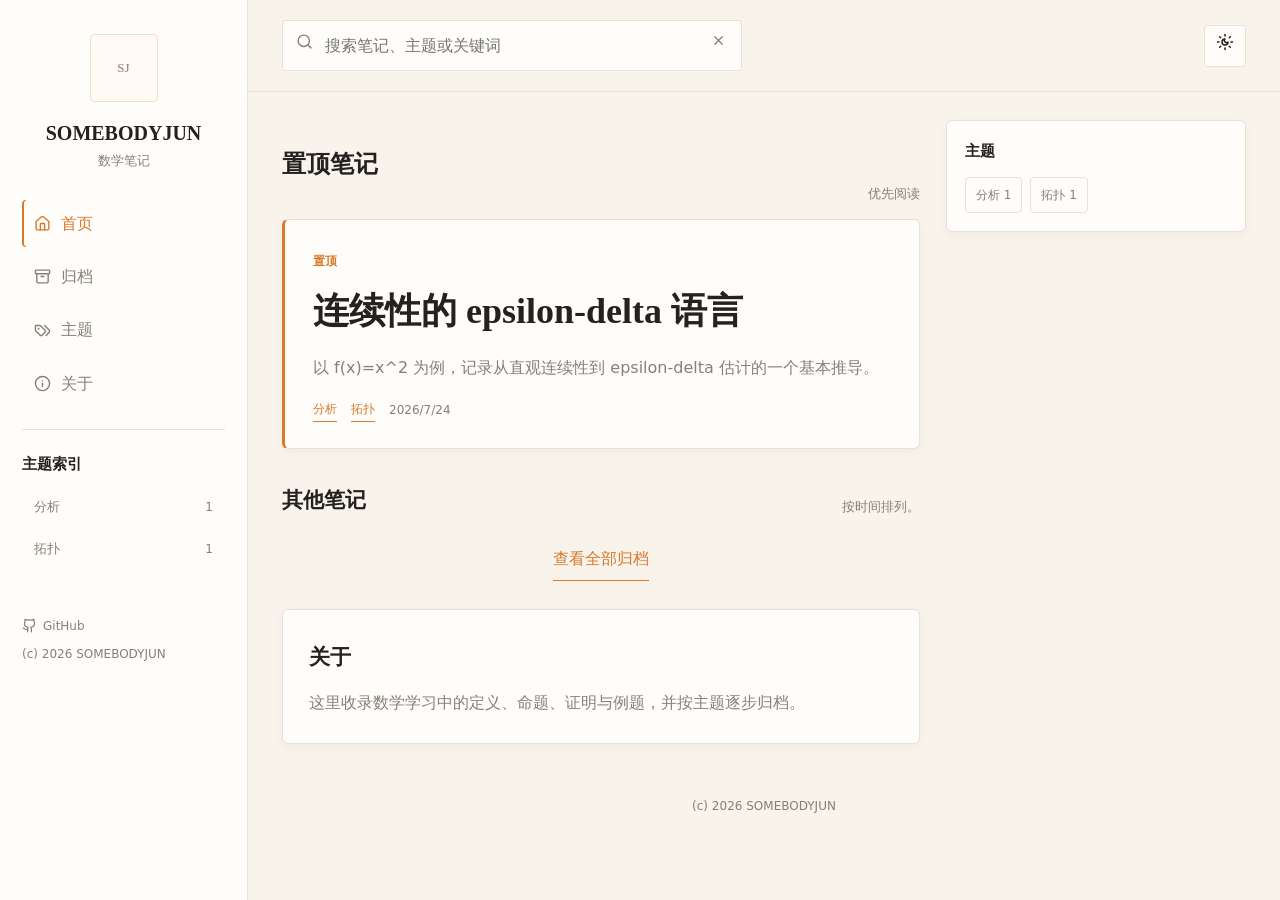
==== commit 03c80782: "Deploy notes site 2026-07-24 05:29" ====
--- a/index.html
+++ b/index.html
@@ -1,22 +1,41 @@
-<!DOCTYPE html><html lang="zh-CN"> <head><meta charset="utf-8"><meta name="viewport" content="width=device-width, initial-scale=1"><meta name="description" content="SOMEBODYJUN 的数学笔记。"><meta name="theme-color" content="#f6f4ef"><title>SOMEBODYJUN · 数学笔记</title><link rel="stylesheet" href="/_astro/archive.BNDAt-O3.css"></head> <body> <div class="site-shell"> <aside class="sidebar" data-sidebar> <a class="brand" href="/" aria-label="SOMEBODYJUN 首页"> <span class="avatar" aria-hidden="true">SJ</span> <strong>SOMEBODYJUN</strong> <span>数学笔记</span> </a> <nav class="nav-list" aria-label="主导航"> <a class="nav-link active" href="/"> <span class="left"><svg xmlns="http://www.w3.org/2000/svg" stroke-width="2" width="17" height="17" stroke="currentColor" stroke-linecap="round" stroke-linejoin="round" fill="none" viewBox="0 0 24 24" aria-hidden="true" class="lucide lucide-house">  <path d="M15 21v-8a1 1 0 0 0-1-1h-4a1 1 0 0 0-1 1v8"></path> <path d="M3 10a2 2 0 0 1 .709-1.528l7-5.999a2 2 0 0 1 2.582 0l7 5.999A2 2 0 0 1 21 10v9a2 2 0 0 1-2 2H5a2 2 0 0 1-2-2z"></path>  </svg><span>首页</span></span> </a> <a class="nav-link" href="/archive/"> <span class="left"><svg xmlns="http://www.w3.org/2000/svg" stroke-width="2" width="17" height="17" stroke="currentColor" stroke-linecap="round" stroke-linejoin="round" fill="none" viewBox="0 0 24 24" aria-hidden="true" class="lucide lucide-archive">  <rect width="20" height="5" x="2" y="3" rx="1"></rect> <path d="M4 8v11a2 2 0 0 0 2 2h12a2 2 0 0 0 2-2V8"></path> <path d="M10 12h4"></path>  </svg><span>归档</span></span> </a> <a class="nav-link" href="/#tags"> <span class="left"><svg xmlns="http://www.w3.org/2000/svg" stroke-width="2" width="17" height="17" stroke="currentColor" stroke-linecap="round" stroke-linejoin="round" fill="none" viewBox="0 0 24 24" aria-hidden="true" class="lucide lucide-tags">  <path d="m15 5 6.3 6.3a2.4 2.4 0 0 1 0 3.4L17 19"></path> <path d="M9.586 5.586A2 2 0 0 0 8.172 5H3a1 1 0 0 0-1 1v5.172a2 2 0 0 0 .586 1.414L8.29 18.29a2.426 2.426 0 0 0 3.42 0l3.58-3.58a2.426 2.426 0 0 0 0-3.42z"></path> <circle cx="6.5" cy="9.5" r=".5" fill="currentColor"></circle>  </svg><span>主题</span></span> </a> <a class="nav-link" href="/#about"> <span class="left"><svg xmlns="http://www.w3.org/2000/svg" stroke-width="2" width="17" height="17" stroke="currentColor" stroke-linecap="round" stroke-linejoin="round" fill="none" viewBox="0 0 24 24" aria-hidden="true" class="lucide lucide-info">  <circle cx="12" cy="12" r="10"></circle> <path d="M12 16v-4"></path> <path d="M12 8h.01"></path>  </svg><span>关于</span></span> </a> </nav> <section class="sidebar-section" aria-labelledby="topic-navigation"> <h2 id="topic-navigation">主题索引</h2> <div class="category-list"> <a class="category-link" href="/archive/?tag=%E5%88%86%E6%9E%90"> <span>分析</span><span>1</span> </a><a class="category-link" href="/archive/?tag=%E6%8B%93%E6%89%91"> <span>拓扑</span><span>1</span> </a> </div> </section> <div class="sidebar-footer"> <a href="https://github.com/SOMEBODYJUN" target="_blank" rel="noreferrer"> <svg xmlns="http://www.w3.org/2000/svg" stroke-width="2" width="15" height="15" stroke="currentColor" stroke-linecap="round" stroke-linejoin="round" fill="none" viewBox="0 0 24 24" aria-hidden="true" class="lucide lucide-github">  <path d="M15 22v-4a4.8 4.8 0 0 0-1-3.5c3 0 6-2 6-5.5.08-1.25-.27-2.48-1-3.5.28-1.15.28-2.35 0-3.5 0 0-1 0-3 1.5-2.64-.5-5.36-.5-8 0C6 2 5 2 5 2c-.3 1.15-.3 2.35 0 3.5A5.403 5.403 0 0 0 4 9c0 3.5 3 5.5 6 5.5-.39.49-.68 1.05-.85 1.65-.17.6-.22 1.23-.15 1.85v4"></path> <path d="M9 18c-4.51 2-5-2-7-2"></path>  </svg> GitHub
-</a> <div>(c) 2026 SOMEBODYJUN</div> </div> </aside> <main class="main-area"> <header class="topbar"> <button class="icon-button mobile-menu" data-menu-toggle type="button" aria-label="打开菜单" aria-expanded="false" title="打开菜单"> <svg xmlns="http://www.w3.org/2000/svg" stroke-width="2" width="19" height="19" stroke="currentColor" stroke-linecap="round" stroke-linejoin="round" fill="none" viewBox="0 0 24 24" aria-hidden="true" class="lucide lucide-menu">  <line x1="4" x2="20" y1="12" y2="12"></line> <line x1="4" x2="20" y1="6" y2="6"></line> <line x1="4" x2="20" y1="18" y2="18"></line>  </svg> </button> <form class="search-box" data-search-form role="search"> <svg xmlns="http://www.w3.org/2000/svg" stroke-width="2" width="17" height="17" stroke="currentColor" stroke-linecap="round" stroke-linejoin="round" fill="none" viewBox="0 0 24 24" aria-hidden="true" class="lucide lucide-search">  <circle cx="11" cy="11" r="8"></circle> <path d="m21 21-4.3-4.3"></path>  </svg> <input name="q" type="search" placeholder="搜索笔记、主题或关键词" aria-label="搜索笔记"> <button data-clear-search type="button" aria-label="清除搜索" title="清除搜索"><svg xmlns="http://www.w3.org/2000/svg" stroke-width="2" width="15" height="15" stroke="currentColor" stroke-linecap="round" stroke-linejoin="round" fill="none" viewBox="0 0 24 24" aria-hidden="true" class="lucide lucide-x">  <path d="M18 6 6 18"></path> <path d="m6 6 12 12"></path>  </svg></button> </form> <button class="icon-button" data-theme-toggle type="button" aria-label="切换明暗主题" title="切换明暗主题"> <svg xmlns="http://www.w3.org/2000/svg" stroke-width="2" width="18" height="18" stroke="currentColor" stroke-linecap="round" stroke-linejoin="round" fill="none" viewBox="0 0 24 24" aria-hidden="true" class="lucide lucide-sun-moon">  <path d="M12 8a2.83 2.83 0 0 0 4 4 4 4 0 1 1-4-4"></path> <path d="M12 2v2"></path> <path d="M12 20v2"></path> <path d="m4.9 4.9 1.4 1.4"></path> <path d="m17.7 17.7 1.4 1.4"></path> <path d="M2 12h2"></path> <path d="M20 12h2"></path> <path d="m6.3 17.7-1.4 1.4"></path> <path d="m19.1 4.9-1.4 1.4"></path>  </svg> </button> </header>  <div class="content-grid"> <section class="page-main">  <div class="section-title"> <h1>最新笔记</h1> <p>近期整理</p> </div> <a class="featured card" href="/notes/continuity-epsilon-delta/"> <div> <span class="eyebrow">近期更新</span> <h2>连续性的 epsilon-delta 语言</h2> <p>以 f(x)=x^2 为例，记录从直观连续性到 epsilon-delta 估计的一个基本推导。</p> <div class="meta"> <span class="tag">分析</span><span class="tag">拓扑</span> <span>2026/7/24</span> </div> </div> </a>  <div class="section-title" id="notes"> <h2>最新笔记</h2> <p>按时间排列。</p> </div>  <a class="load-more" href="/archive/">查看全部归档</a> <section class="about-card card" id="about"> <div class="section-title"> <h2>关于</h2> </div> <p class="about-copy">这里收录数学学习中的定义、命题、证明与例题，并按主题逐步归档。</p> </section> </section> <aside class="rightbar"> <section class="widget card" id="tags"> <h2>主题</h2> <div class="tag-cloud"> <a class="tag-button" href="/archive/?tag=%E5%88%86%E6%9E%90">分析 1</a><a class="tag-button" href="/archive/?tag=%E6%8B%93%E6%89%91">拓扑 1</a> </div> </section> </aside> </div>  <footer class="site-footer">(c) 2026 SOMEBODYJUN</footer> </main> </div> <script>
-      const savedTheme = localStorage.getItem("site-theme");
-      if (savedTheme) document.documentElement.dataset.theme = savedTheme;
-      document.querySelector("[data-theme-toggle]")?.addEventListener("click", () => {
+<!DOCTYPE html><html lang="zh-CN"> <head><meta charset="utf-8"><meta name="viewport" content="width=device-width, initial-scale=1"><meta name="description" content="SOMEBODYJUN 的数学笔记。"><meta name="theme-color" content="#f8f3eb" data-theme-color><title>SOMEBODYJUN · 数学笔记</title><link rel="stylesheet" href="/_astro/archive.Q9fQZPSA.css"></head> <body> <div class="site-shell"> <aside class="sidebar" data-sidebar> <a class="brand" href="/" aria-label="SOMEBODYJUN 首页"> <span class="avatar" aria-hidden="true">SJ</span> <strong>SOMEBODYJUN</strong> <span>数学笔记</span> </a> <nav class="nav-list" aria-label="主导航"> <a class="nav-link active" href="/"> <span class="left"><svg xmlns="http://www.w3.org/2000/svg" stroke-width="2" width="17" height="17" stroke="currentColor" stroke-linecap="round" stroke-linejoin="round" fill="none" viewBox="0 0 24 24" aria-hidden="true" class="lucide lucide-house">  <path d="M15 21v-8a1 1 0 0 0-1-1h-4a1 1 0 0 0-1 1v8"></path> <path d="M3 10a2 2 0 0 1 .709-1.528l7-5.999a2 2 0 0 1 2.582 0l7 5.999A2 2 0 0 1 21 10v9a2 2 0 0 1-2 2H5a2 2 0 0 1-2-2z"></path>  </svg><span>首页</span></span> </a> <a class="nav-link" href="/archive/"> <span class="left"><svg xmlns="http://www.w3.org/2000/svg" stroke-width="2" width="17" height="17" stroke="currentColor" stroke-linecap="round" stroke-linejoin="round" fill="none" viewBox="0 0 24 24" aria-hidden="true" class="lucide lucide-archive">  <rect width="20" height="5" x="2" y="3" rx="1"></rect> <path d="M4 8v11a2 2 0 0 0 2 2h12a2 2 0 0 0 2-2V8"></path> <path d="M10 12h4"></path>  </svg><span>归档</span></span> </a> <a class="nav-link" href="/#tags"> <span class="left"><svg xmlns="http://www.w3.org/2000/svg" stroke-width="2" width="17" height="17" stroke="currentColor" stroke-linecap="round" stroke-linejoin="round" fill="none" viewBox="0 0 24 24" aria-hidden="true" class="lucide lucide-tags">  <path d="m15 5 6.3 6.3a2.4 2.4 0 0 1 0 3.4L17 19"></path> <path d="M9.586 5.586A2 2 0 0 0 8.172 5H3a1 1 0 0 0-1 1v5.172a2 2 0 0 0 .586 1.414L8.29 18.29a2.426 2.426 0 0 0 3.42 0l3.58-3.58a2.426 2.426 0 0 0 0-3.42z"></path> <circle cx="6.5" cy="9.5" r=".5" fill="currentColor"></circle>  </svg><span>主题</span></span> </a> <a class="nav-link" href="/#about"> <span class="left"><svg xmlns="http://www.w3.org/2000/svg" stroke-width="2" width="17" height="17" stroke="currentColor" stroke-linecap="round" stroke-linejoin="round" fill="none" viewBox="0 0 24 24" aria-hidden="true" class="lucide lucide-info">  <circle cx="12" cy="12" r="10"></circle> <path d="M12 16v-4"></path> <path d="M12 8h.01"></path>  </svg><span>关于</span></span> </a> </nav> <section class="sidebar-section" aria-labelledby="topic-navigation"> <h2 id="topic-navigation">主题索引</h2> <div class="category-list"> <a class="category-link" href="/archive/?tag=%E5%88%86%E6%9E%90"> <span>分析</span><span>1</span> </a><a class="category-link" href="/archive/?tag=%E6%8B%93%E6%89%91"> <span>拓扑</span><span>1</span> </a> </div> </section> <div class="sidebar-footer"> <a href="https://github.com/SOMEBODYJUN" target="_blank" rel="noreferrer"> <svg xmlns="http://www.w3.org/2000/svg" stroke-width="2" width="15" height="15" stroke="currentColor" stroke-linecap="round" stroke-linejoin="round" fill="none" viewBox="0 0 24 24" aria-hidden="true" class="lucide lucide-github">  <path d="M15 22v-4a4.8 4.8 0 0 0-1-3.5c3 0 6-2 6-5.5.08-1.25-.27-2.48-1-3.5.28-1.15.28-2.35 0-3.5 0 0-1 0-3 1.5-2.64-.5-5.36-.5-8 0C6 2 5 2 5 2c-.3 1.15-.3 2.35 0 3.5A5.403 5.403 0 0 0 4 9c0 3.5 3 5.5 6 5.5-.39.49-.68 1.05-.85 1.65-.17.6-.22 1.23-.15 1.85v4"></path> <path d="M9 18c-4.51 2-5-2-7-2"></path>  </svg> GitHub
+</a> <div>(c) 2026 SOMEBODYJUN</div> </div> </aside> <button class="sidebar-backdrop" data-menu-backdrop type="button" aria-label="关闭菜单" tabindex="-1"></button> <main class="main-area"> <header class="topbar"> <button class="icon-button mobile-menu" data-menu-toggle type="button" aria-label="打开菜单" aria-expanded="false" title="打开菜单"> <svg xmlns="http://www.w3.org/2000/svg" stroke-width="2" width="19" height="19" stroke="currentColor" stroke-linecap="round" stroke-linejoin="round" fill="none" viewBox="0 0 24 24" aria-hidden="true" class="lucide lucide-menu">  <line x1="4" x2="20" y1="12" y2="12"></line> <line x1="4" x2="20" y1="6" y2="6"></line> <line x1="4" x2="20" y1="18" y2="18"></line>  </svg> </button> <form class="search-box" data-search-form role="search"> <svg xmlns="http://www.w3.org/2000/svg" stroke-width="2" width="17" height="17" stroke="currentColor" stroke-linecap="round" stroke-linejoin="round" fill="none" viewBox="0 0 24 24" aria-hidden="true" class="lucide lucide-search">  <circle cx="11" cy="11" r="8"></circle> <path d="m21 21-4.3-4.3"></path>  </svg> <input name="q" type="search" placeholder="搜索笔记、主题或关键词" aria-label="搜索笔记"> <button data-clear-search type="button" aria-label="清除搜索" title="清除搜索"><svg xmlns="http://www.w3.org/2000/svg" stroke-width="2" width="15" height="15" stroke="currentColor" stroke-linecap="round" stroke-linejoin="round" fill="none" viewBox="0 0 24 24" aria-hidden="true" class="lucide lucide-x">  <path d="M18 6 6 18"></path> <path d="m6 6 12 12"></path>  </svg></button> </form> <button class="icon-button" data-theme-toggle type="button" aria-label="切换明暗主题" title="切换明暗主题" aria-pressed="false"> <svg xmlns="http://www.w3.org/2000/svg" stroke-width="2" width="18" height="18" stroke="currentColor" stroke-linecap="round" stroke-linejoin="round" fill="none" viewBox="0 0 24 24" aria-hidden="true" class="lucide lucide-sun-moon">  <path d="M12 8a2.83 2.83 0 0 0 4 4 4 4 0 1 1-4-4"></path> <path d="M12 2v2"></path> <path d="M12 20v2"></path> <path d="m4.9 4.9 1.4 1.4"></path> <path d="m17.7 17.7 1.4 1.4"></path> <path d="M2 12h2"></path> <path d="M20 12h2"></path> <path d="m6.3 17.7-1.4 1.4"></path> <path d="m19.1 4.9-1.4 1.4"></path>  </svg> </button> </header>  <div class="content-grid"> <section class="page-main">  <div class="section-title"> <h1>置顶笔记</h1> <p>优先阅读</p> </div> <a class="featured card" href="/notes/continuity-epsilon-delta/"> <div> <span class="eyebrow">置顶</span> <h2>连续性的 epsilon-delta 语言</h2> <p>以 f(x)=x^2 为例，记录从直观连续性到 epsilon-delta 估计的一个基本推导。</p> <div class="meta"> <span class="tag">分析</span><span class="tag">拓扑</span> <span>2026/7/24</span> </div> </div> </a>  <div class="section-title" id="notes"> <h2>其他笔记</h2> <p>按时间排列。</p> </div>  <a class="load-more" href="/archive/">查看全部归档</a> <section class="about-card card" id="about"> <div class="section-title"> <h2>关于</h2> </div> <p class="about-copy">这里收录数学学习中的定义、命题、证明与例题，并按主题逐步归档。</p> </section> </section> <aside class="rightbar"> <section class="widget card" id="tags"> <h2>主题</h2> <div class="tag-cloud"> <a class="tag-button" href="/archive/?tag=%E5%88%86%E6%9E%90">分析 1</a><a class="tag-button" href="/archive/?tag=%E6%8B%93%E6%89%91">拓扑 1</a> </div> </section> </aside> </div>  <footer class="site-footer">(c) 2026 SOMEBODYJUN</footer> </main> </div> <script>
+      const themeToggle = document.querySelector("[data-theme-toggle]");
+      const themeColor = document.querySelector("[data-theme-color]");
+      const applyTheme = (theme) => {
+        document.documentElement.dataset.theme = theme;
+        themeToggle?.setAttribute("aria-pressed", String(theme === "dark"));
+        themeColor?.setAttribute("content", theme === "dark" ? "#171513" : "#f8f3eb");
+      };
+      applyTheme(localStorage.getItem("site-theme") === "dark" ? "dark" : "light");
+      themeToggle?.addEventListener("click", () => {
         const nextTheme = document.documentElement.dataset.theme === "dark" ? "light" : "dark";
-        document.documentElement.dataset.theme = nextTheme;
+        applyTheme(nextTheme);
         localStorage.setItem("site-theme", nextTheme);
       });
       const menuToggle = document.querySelector("[data-menu-toggle]");
       const sidebar = document.querySelector("[data-sidebar]");
+      const menuBackdrop = document.querySelector("[data-menu-backdrop]");
+      const setMenuOpen = (isOpen) => {
+        sidebar?.classList.toggle("open", isOpen);
+        document.documentElement.classList.toggle("menu-open", isOpen);
+        document.body.classList.toggle("menu-open", isOpen);
+        menuToggle?.setAttribute("aria-expanded", String(isOpen));
+        menuToggle?.setAttribute("aria-label", isOpen ? "关闭菜单" : "打开菜单");
+        menuToggle?.setAttribute("title", isOpen ? "关闭菜单" : "打开菜单");
+      };
       menuToggle?.addEventListener("click", () => {
-        const isOpen = !sidebar?.classList.contains("open");
-        sidebar?.classList.toggle("open", isOpen);
-        menuToggle.setAttribute("aria-expanded", String(isOpen));
+        setMenuOpen(!sidebar?.classList.contains("open"));
+      });
+      menuBackdrop?.addEventListener("click", () => setMenuOpen(false));
+      document.addEventListener("keydown", (event) => {
+        if (event.key === "Escape") setMenuOpen(false);
+      });
+      window.matchMedia("(min-width: 961px)").addEventListener("change", (event) => {
+        if (event.matches) setMenuOpen(false);
       });
       document.querySelectorAll("[data-sidebar] a[href]").forEach((link) => link.addEventListener("click", () => {
-        sidebar?.classList.remove("open");
-        menuToggle?.setAttribute("aria-expanded", "false");
+        setMenuOpen(false);
       }));
       document.querySelector("[data-search-form]")?.addEventListener("submit", (event) => {
         event.preventDefault();
--- a/_astro/archive.Q9fQZPSA.css
+++ b/_astro/archive.Q9fQZPSA.css
@@ -0,0 +1 @@
+@font-face{font-display:block;font-family:KaTeX_AMS;font-style:normal;font-weight:400;src:url(/_astro/KaTeX_AMS-Regular.BQhdFMY1.woff2) format("woff2"),url(/_astro/KaTeX_AMS-Regular.DMm9YOAa.woff) format("woff"),url(/_astro/KaTeX_AMS-Regular.DRggAlZN.ttf) format("truetype")}@font-face{font-display:block;font-family:KaTeX_Caligraphic;font-style:normal;font-weight:700;src:url(/_astro/KaTeX_Caligraphic-Bold.Dq_IR9rO.woff2) format("woff2"),url(/_astro/KaTeX_Caligraphic-Bold.BEiXGLvX.woff) format("woff"),url(/_astro/KaTeX_Caligraphic-Bold.ATXxdsX0.ttf) format("truetype")}@font-face{font-display:block;font-family:KaTeX_Caligraphic;font-style:normal;font-weight:400;src:url(/_astro/KaTeX_Caligraphic-Regular.Di6jR-x-.woff2) format("woff2"),url(/_astro/KaTeX_Caligraphic-Regular.CTRA-rTL.woff) format("woff"),url(/_astro/KaTeX_Caligraphic-Regular.wX97UBjC.ttf) format("truetype")}@font-face{font-display:block;font-family:KaTeX_Fraktur;font-style:normal;font-weight:700;src:url(/_astro/KaTeX_Fraktur-Bold.CL6g_b3V.woff2) format("woff2"),url(/_astro/KaTeX_Fraktur-Bold.BsDP51OF.woff) format("woff"),url(/_astro/KaTeX_Fraktur-Bold.BdnERNNW.ttf) format("truetype")}@font-face{font-display:block;font-family:KaTeX_Fraktur;font-style:normal;font-weight:400;src:url(/_astro/KaTeX_Fraktur-Regular.CTYiF6lA.woff2) format("woff2"),url(/_astro/KaTeX_Fraktur-Regular.Dxdc4cR9.woff) format("woff"),url(/_astro/KaTeX_Fraktur-Regular.CB_wures.ttf) format("truetype")}@font-face{font-display:block;font-family:KaTeX_Main;font-style:normal;font-weight:700;src:url(/_astro/KaTeX_Main-Bold.Cx986IdX.woff2) format("woff2"),url(/_astro/KaTeX_Main-Bold.Jm3AIy58.woff) format("woff"),url(/_astro/KaTeX_Main-Bold.waoOVXN0.ttf) format("truetype")}@font-face{font-display:block;font-family:KaTeX_Main;font-style:italic;font-weight:700;src:url(/_astro/KaTeX_Main-BoldItalic.DxDJ3AOS.woff2) format("woff2"),url(/_astro/KaTeX_Main-BoldItalic.SpSLRI95.woff) format("woff"),url(/_astro/KaTeX_Main-BoldItalic.DzxPMmG6.ttf) format("truetype")}@font-face{font-display:block;font-family:KaTeX_Main;font-style:italic;font-weight:400;src:url(/_astro/KaTeX_Main-Italic.NWA7e6Wa.woff2) format("woff2"),url(/_astro/KaTeX_Main-Italic.BMLOBm91.woff) format("woff"),url(/_astro/KaTeX_Main-Italic.3WenGoN9.ttf) format("truetype")}@font-face{font-display:block;font-family:KaTeX_Main;font-style:normal;font-weight:400;src:url(/_astro/KaTeX_Main-Regular.B22Nviop.woff2) format("woff2"),url(/_astro/KaTeX_Main-Regular.Dr94JaBh.woff) format("woff"),url(/_astro/KaTeX_Main-Regular.ypZvNtVU.ttf) format("truetype")}@font-face{font-display:block;font-family:KaTeX_Math;font-style:italic;font-weight:700;src:url(/_astro/KaTeX_Math-BoldItalic.CZnvNsCZ.woff2) format("woff2"),url(/_astro/KaTeX_Math-BoldItalic.iY-2wyZ7.woff) format("woff"),url(/_astro/KaTeX_Math-BoldItalic.B3XSjfu4.ttf) format("truetype")}@font-face{font-display:block;font-family:KaTeX_Math;font-style:italic;font-weight:400;src:url(/_astro/KaTeX_Math-Italic.t53AETM-.woff2) format("woff2"),url(/_astro/KaTeX_Math-Italic.DA0__PXp.woff) format("woff"),url(/_astro/KaTeX_Math-Italic.flOr_0UB.ttf) format("truetype")}@font-face{font-display:block;font-family:KaTeX_SansSerif;font-style:normal;font-weight:700;src:url(/_astro/KaTeX_SansSerif-Bold.D1sUS0GD.woff2) format("woff2"),url(/_astro/KaTeX_SansSerif-Bold.DbIhKOiC.woff) format("woff"),url(/_astro/KaTeX_SansSerif-Bold.CFMepnvq.ttf) format("truetype")}@font-face{font-display:block;font-family:KaTeX_SansSerif;font-style:italic;font-weight:400;src:url(/_astro/KaTeX_SansSerif-Italic.C3H0VqGB.woff2) format("woff2"),url(/_astro/KaTeX_SansSerif-Italic.DN2j7dab.woff) format("woff"),url(/_astro/KaTeX_SansSerif-Italic.YYjJ1zSn.ttf) format("truetype")}@font-face{font-display:block;font-family:KaTeX_SansSerif;font-style:normal;font-weight:400;src:url(/_astro/KaTeX_SansSerif-Regular.DDBCnlJ7.woff2) format("woff2"),url(/_astro/KaTeX_SansSerif-Regular.CS6fqUqJ.woff) format("woff"),url(/_astro/KaTeX_SansSerif-Regular.BNo7hRIc.ttf) format("truetype")}@font-face{font-display:block;font-family:KaTeX_Script;font-style:normal;font-weight:400;src:url(/_astro/KaTeX_Script-Regular.D3wIWfF6.woff2) format("woff2"),url(/_astro/KaTeX_Script-Regular.D5yQViql.woff) format("woff"),url(/_astro/KaTeX_Script-Regular.C5JkGWo-.ttf) format("truetype")}@font-face{font-display:block;font-family:KaTeX_Size1;font-style:normal;font-weight:400;src:url(/_astro/KaTeX_Size1-Regular.mCD8mA8B.woff2) format("woff2"),url(/_astro/KaTeX_Size1-Regular.C195tn64.woff) format("woff"),url(/_astro/KaTeX_Size1-Regular.Dbsnue_I.ttf) format("truetype")}@font-face{font-display:block;font-family:KaTeX_Size2;font-style:normal;font-weight:400;src:url(/_astro/KaTeX_Size2-Regular.Dy4dx90m.woff2) format("woff2"),url(/_astro/KaTeX_Size2-Regular.oD1tc_U0.woff) format("woff"),url(/_astro/KaTeX_Size2-Regular.B7gKUWhC.ttf) format("truetype")}@font-face{font-display:block;font-family:KaTeX_Size3;font-style:normal;font-weight:400;src:url([data-uri]) format("woff2"),url(/_astro/KaTeX_Size3-Regular.CTq5MqoE.woff) format("woff"),url(/_astro/KaTeX_Size3-Regular.DgpXs0kz.ttf) format("truetype")}@font-face{font-display:block;font-family:KaTeX_Size4;font-style:normal;font-weight:400;src:url(/_astro/KaTeX_Size4-Regular.Dl5lxZxV.woff2) format("woff2"),url(/_astro/KaTeX_Size4-Regular.BF-4gkZK.woff) format("woff"),url(/_astro/KaTeX_Size4-Regular.DWFBv043.ttf) format("truetype")}@font-face{font-display:block;font-family:KaTeX_Typewriter;font-style:normal;font-weight:400;src:url(/_astro/KaTeX_Typewriter-Regular.CO6r4hn1.woff2) format("woff2"),url(/_astro/KaTeX_Typewriter-Regular.C0xS9mPB.woff) format("woff"),url(/_astro/KaTeX_Typewriter-Regular.D3Ib7_Hf.ttf) format("truetype")}.katex{font: 1.21em KaTeX_Main,Times New Roman,serif;line-height:1.2;position:relative;text-indent:0;text-rendering:auto}.katex *{-ms-high-contrast-adjust:none!important;border-color:currentColor}.katex .katex-version:after{content:"0.16.47"}.katex .katex-mathml{border:0;-webkit-clip-path:inset(50%);clip-path:inset(50%);height:1px;overflow:hidden;padding:0;position:absolute;width:1px}.katex .katex-html>.newline{display:block}.katex .base{position:relative;white-space:nowrap;width:-webkit-min-content;width:-moz-min-content;width:min-content}.katex .base,.katex .strut{display:inline-block}.katex .textbf{font-weight:700}.katex .textit{font-style:italic}.katex .textrm{font-family:KaTeX_Main}.katex .textsf{font-family:KaTeX_SansSerif}.katex .texttt{font-family:KaTeX_Typewriter}.katex .mathnormal{font-family:KaTeX_Math;font-style:italic}.katex .mathit{font-family:KaTeX_Main;font-style:italic}.katex .mathrm{font-style:normal}.katex .mathbf{font-family:KaTeX_Main;font-weight:700}.katex .boldsymbol{font-family:KaTeX_Math;font-style:italic;font-weight:700}.katex .amsrm,.katex .mathbb,.katex .textbb{font-family:KaTeX_AMS}.katex .mathcal{font-family:KaTeX_Caligraphic}.katex .mathfrak,.katex .textfrak{font-family:KaTeX_Fraktur}.katex .mathboldfrak,.katex .textboldfrak{font-family:KaTeX_Fraktur;font-weight:700}.katex .mathtt{font-family:KaTeX_Typewriter}.katex .mathscr,.katex .textscr{font-family:KaTeX_Script}.katex .mathsf,.katex .textsf{font-family:KaTeX_SansSerif}.katex .mathboldsf,.katex .textboldsf{font-family:KaTeX_SansSerif;font-weight:700}.katex .mathitsf,.katex .mathsfit,.katex .textitsf{font-family:KaTeX_SansSerif;font-style:italic}.katex .mainrm{font-family:KaTeX_Main;font-style:normal}.katex .vlist-t{border-collapse:collapse;display:inline-table;table-layout:fixed}.katex .vlist-r{display:table-row}.katex .vlist{display:table-cell;position:relative;vertical-align:bottom}.katex .vlist>span{display:block;height:0;position:relative}.katex .vlist>span>span{display:inline-block}.katex .vlist>span>.pstrut{overflow:hidden;width:0}.katex .vlist-t2{margin-right:-2px}.katex .vlist-s{display:table-cell;font-size:1px;min-width:2px;vertical-align:bottom;width:2px}.katex .vbox{align-items:baseline;display:inline-flex;flex-direction:column}.katex .hbox{width:100%}.katex .hbox,.katex .thinbox{display:inline-flex;flex-direction:row}.katex .thinbox{max-width:0;width:0}.katex .msupsub{text-align:left}.katex .mfrac>span>span{text-align:center}.katex .mfrac .frac-line{border-bottom-style:solid;display:inline-block;width:100%}.katex .hdashline,.katex .hline,.katex .mfrac .frac-line,.katex .overline .overline-line,.katex .rule,.katex .underline .underline-line{min-height:1px}.katex .mspace{display:inline-block}.katex .smash{display:inline;line-height:0}.katex .clap,.katex .llap,.katex .rlap{position:relative;width:0}.katex .clap>.inner,.katex .llap>.inner,.katex .rlap>.inner{position:absolute}.katex .clap>.fix,.katex .llap>.fix,.katex .rlap>.fix{display:inline-block}.katex .llap>.inner{right:0}.katex .clap>.inner,.katex .rlap>.inner{left:0}.katex .clap>.inner>span{margin-left:-50%;margin-right:50%}.katex .rule{border:0 solid;display:inline-block;position:relative}.katex .hline,.katex .overline .overline-line,.katex .underline .underline-line{border-bottom-style:solid;display:inline-block;width:100%}.katex .hdashline{border-bottom-style:dashed;display:inline-block;width:100%}.katex .sqrt>.root{margin-left:.2777777778em;margin-right:-.5555555556em}.katex .fontsize-ensurer.reset-size1.size1,.katex .sizing.reset-size1.size1{font-size:1em}.katex .fontsize-ensurer.reset-size1.size2,.katex .sizing.reset-size1.size2{font-size:1.2em}.katex .fontsize-ensurer.reset-size1.size3,.katex .sizing.reset-size1.size3{font-size:1.4em}.katex .fontsize-ensurer.reset-size1.size4,.katex .sizing.reset-size1.size4{font-size:1.6em}.katex .fontsize-ensurer.reset-size1.size5,.katex .sizing.reset-size1.size5{font-size:1.8em}.katex .fontsize-ensurer.reset-size1.size6,.katex .sizing.reset-size1.size6{font-size:2em}.katex .fontsize-ensurer.reset-size1.size7,.katex .sizing.reset-size1.size7{font-size:2.4em}.katex .fontsize-ensurer.reset-size1.size8,.katex .sizing.reset-size1.size8{font-size:2.88em}.katex .fontsize-ensurer.reset-size1.size9,.katex .sizing.reset-size1.size9{font-size:3.456em}.katex .fontsize-ensurer.reset-size1.size10,.katex .sizing.reset-size1.size10{font-size:4.148em}.katex .fontsize-ensurer.reset-size1.size11,.katex .sizing.reset-size1.size11{font-size:4.976em}.katex .fontsize-ensurer.reset-size2.size1,.katex .sizing.reset-size2.size1{font-size:.8333333333em}.katex .fontsize-ensurer.reset-size2.size2,.katex .sizing.reset-size2.size2{font-size:1em}.katex .fontsize-ensurer.reset-size2.size3,.katex .sizing.reset-size2.size3{font-size:1.1666666667em}.katex .fontsize-ensurer.reset-size2.size4,.katex .sizing.reset-size2.size4{font-size:1.3333333333em}.katex .fontsize-ensurer.reset-size2.size5,.katex .sizing.reset-size2.size5{font-size:1.5em}.katex .fontsize-ensurer.reset-size2.size6,.katex .sizing.reset-size2.size6{font-size:1.6666666667em}.katex .fontsize-ensurer.reset-size2.size7,.katex .sizing.reset-size2.size7{font-size:2em}.katex .fontsize-ensurer.reset-size2.size8,.katex .sizing.reset-size2.size8{font-size:2.4em}.katex .fontsize-ensurer.reset-size2.size9,.katex .sizing.reset-size2.size9{font-size:2.88em}.katex .fontsize-ensurer.reset-size2.size10,.katex .sizing.reset-size2.size10{font-size:3.4566666667em}.katex .fontsize-ensurer.reset-size2.size11,.katex .sizing.reset-size2.size11{font-size:4.1466666667em}.katex .fontsize-ensurer.reset-size3.size1,.katex .sizing.reset-size3.size1{font-size:.7142857143em}.katex .fontsize-ensurer.reset-size3.size2,.katex .sizing.reset-size3.size2{font-size:.8571428571em}.katex .fontsize-ensurer.reset-size3.size3,.katex .sizing.reset-size3.size3{font-size:1em}.katex .fontsize-ensurer.reset-size3.size4,.katex .sizing.reset-size3.size4{font-size:1.1428571429em}.katex .fontsize-ensurer.reset-size3.size5,.katex .sizing.reset-size3.size5{font-size:1.2857142857em}.katex .fontsize-ensurer.reset-size3.size6,.katex .sizing.reset-size3.size6{font-size:1.4285714286em}.katex .fontsize-ensurer.reset-size3.size7,.katex .sizing.reset-size3.size7{font-size:1.7142857143em}.katex .fontsize-ensurer.reset-size3.size8,.katex .sizing.reset-size3.size8{font-size:2.0571428571em}.katex .fontsize-ensurer.reset-size3.size9,.katex .sizing.reset-size3.size9{font-size:2.4685714286em}.katex .fontsize-ensurer.reset-size3.size10,.katex .sizing.reset-size3.size10{font-size:2.9628571429em}.katex .fontsize-ensurer.reset-size3.size11,.katex .sizing.reset-size3.size11{font-size:3.5542857143em}.katex .fontsize-ensurer.reset-size4.size1,.katex .sizing.reset-size4.size1{font-size:.625em}.katex .fontsize-ensurer.reset-size4.size2,.katex .sizing.reset-size4.size2{font-size:.75em}.katex .fontsize-ensurer.reset-size4.size3,.katex .sizing.reset-size4.size3{font-size:.875em}.katex .fontsize-ensurer.reset-size4.size4,.katex .sizing.reset-size4.size4{font-size:1em}.katex .fontsize-ensurer.reset-size4.size5,.katex .sizing.reset-size4.size5{font-size:1.125em}.katex .fontsize-ensurer.reset-size4.size6,.katex .sizing.reset-size4.size6{font-size:1.25em}.katex .fontsize-ensurer.reset-size4.size7,.katex .sizing.reset-size4.size7{font-size:1.5em}.katex .fontsize-ensurer.reset-size4.size8,.katex .sizing.reset-size4.size8{font-size:1.8em}.katex .fontsize-ensurer.reset-size4.size9,.katex .sizing.reset-size4.size9{font-size:2.16em}.katex .fontsize-ensurer.reset-size4.size10,.katex .sizing.reset-size4.size10{font-size:2.5925em}.katex .fontsize-ensurer.reset-size4.size11,.katex .sizing.reset-size4.size11{font-size:3.11em}.katex .fontsize-ensurer.reset-size5.size1,.katex .sizing.reset-size5.size1{font-size:.5555555556em}.katex .fontsize-ensurer.reset-size5.size2,.katex .sizing.reset-size5.size2{font-size:.6666666667em}.katex .fontsize-ensurer.reset-size5.size3,.katex .sizing.reset-size5.size3{font-size:.7777777778em}.katex .fontsize-ensurer.reset-size5.size4,.katex .sizing.reset-size5.size4{font-size:.8888888889em}.katex .fontsize-ensurer.reset-size5.size5,.katex .sizing.reset-size5.size5{font-size:1em}.katex .fontsize-ensurer.reset-size5.size6,.katex .sizing.reset-size5.size6{font-size:1.1111111111em}.katex .fontsize-ensurer.reset-size5.size7,.katex .sizing.reset-size5.size7{font-size:1.3333333333em}.katex .fontsize-ensurer.reset-size5.size8,.katex .sizing.reset-size5.size8{font-size:1.6em}.katex .fontsize-ensurer.reset-size5.size9,.katex .sizing.reset-size5.size9{font-size:1.92em}.katex .fontsize-ensurer.reset-size5.size10,.katex .sizing.reset-size5.size10{font-size:2.3044444444em}.katex .fontsize-ensurer.reset-size5.size11,.katex .sizing.reset-size5.size11{font-size:2.7644444444em}.katex .fontsize-ensurer.reset-size6.size1,.katex .sizing.reset-size6.size1{font-size:.5em}.katex .fontsize-ensurer.reset-size6.size2,.katex .sizing.reset-size6.size2{font-size:.6em}.katex .fontsize-ensurer.reset-size6.size3,.katex .sizing.reset-size6.size3{font-size:.7em}.katex .fontsize-ensurer.reset-size6.size4,.katex .sizing.reset-size6.size4{font-size:.8em}.katex .fontsize-ensurer.reset-size6.size5,.katex .sizing.reset-size6.size5{font-size:.9em}.katex .fontsize-ensurer.reset-size6.size6,.katex .sizing.reset-size6.size6{font-size:1em}.katex .fontsize-ensurer.reset-size6.size7,.katex .sizing.reset-size6.size7{font-size:1.2em}.katex .fontsize-ensurer.reset-size6.size8,.katex .sizing.reset-size6.size8{font-size:1.44em}.katex .fontsize-ensurer.reset-size6.size9,.katex .sizing.reset-size6.size9{font-size:1.728em}.katex .fontsize-ensurer.reset-size6.size10,.katex .sizing.reset-size6.size10{font-size:2.074em}.katex .fontsize-ensurer.reset-size6.size11,.katex .sizing.reset-size6.size11{font-size:2.488em}.katex .fontsize-ensurer.reset-size7.size1,.katex .sizing.reset-size7.size1{font-size:.4166666667em}.katex .fontsize-ensurer.reset-size7.size2,.katex .sizing.reset-size7.size2{font-size:.5em}.katex .fontsize-ensurer.reset-size7.size3,.katex .sizing.reset-size7.size3{font-size:.5833333333em}.katex .fontsize-ensurer.reset-size7.size4,.katex .sizing.reset-size7.size4{font-size:.6666666667em}.katex .fontsize-ensurer.reset-size7.size5,.katex .sizing.reset-size7.size5{font-size:.75em}.katex .fontsize-ensurer.reset-size7.size6,.katex .sizing.reset-size7.size6{font-size:.8333333333em}.katex .fontsize-ensurer.reset-size7.size7,.katex .sizing.reset-size7.size7{font-size:1em}.katex .fontsize-ensurer.reset-size7.size8,.katex .sizing.reset-size7.size8{font-size:1.2em}.katex .fontsize-ensurer.reset-size7.size9,.katex .sizing.reset-size7.size9{font-size:1.44em}.katex .fontsize-ensurer.reset-size7.size10,.katex .sizing.reset-size7.size10{font-size:1.7283333333em}.katex .fontsize-ensurer.reset-size7.size11,.katex .sizing.reset-size7.size11{font-size:2.0733333333em}.katex .fontsize-ensurer.reset-size8.size1,.katex .sizing.reset-size8.size1{font-size:.3472222222em}.katex .fontsize-ensurer.reset-size8.size2,.katex .sizing.reset-size8.size2{font-size:.4166666667em}.katex .fontsize-ensurer.reset-size8.size3,.katex .sizing.reset-size8.size3{font-size:.4861111111em}.katex .fontsize-ensurer.reset-size8.size4,.katex .sizing.reset-size8.size4{font-size:.5555555556em}.katex .fontsize-ensurer.reset-size8.size5,.katex .sizing.reset-size8.size5{font-size:.625em}.katex .fontsize-ensurer.reset-size8.size6,.katex .sizing.reset-size8.size6{font-size:.6944444444em}.katex .fontsize-ensurer.reset-size8.size7,.katex .sizing.reset-size8.size7{font-size:.8333333333em}.katex .fontsize-ensurer.reset-size8.size8,.katex .sizing.reset-size8.size8{font-size:1em}.katex .fontsize-ensurer.reset-size8.size9,.katex .sizing.reset-size8.size9{font-size:1.2em}.katex .fontsize-ensurer.reset-size8.size10,.katex .sizing.reset-size8.size10{font-size:1.4402777778em}.katex .fontsize-ensurer.reset-size8.size11,.katex .sizing.reset-size8.size11{font-size:1.7277777778em}.katex .fontsize-ensurer.reset-size9.size1,.katex .sizing.reset-size9.size1{font-size:.2893518519em}.katex .fontsize-ensurer.reset-size9.size2,.katex .sizing.reset-size9.size2{font-size:.3472222222em}.katex .fontsize-ensurer.reset-size9.size3,.katex .sizing.reset-size9.size3{font-size:.4050925926em}.katex .fontsize-ensurer.reset-size9.size4,.katex .sizing.reset-size9.size4{font-size:.462962963em}.katex .fontsize-ensurer.reset-size9.size5,.katex .sizing.reset-size9.size5{font-size:.5208333333em}.katex .fontsize-ensurer.reset-size9.size6,.katex .sizing.reset-size9.size6{font-size:.5787037037em}.katex .fontsize-ensurer.reset-size9.size7,.katex .sizing.reset-size9.size7{font-size:.6944444444em}.katex .fontsize-ensurer.reset-size9.size8,.katex .sizing.reset-size9.size8{font-size:.8333333333em}.katex .fontsize-ensurer.reset-size9.size9,.katex .sizing.reset-size9.size9{font-size:1em}.katex .fontsize-ensurer.reset-size9.size10,.katex .sizing.reset-size9.size10{font-size:1.2002314815em}.katex .fontsize-ensurer.reset-size9.size11,.katex .sizing.reset-size9.size11{font-size:1.4398148148em}.katex .fontsize-ensurer.reset-size10.size1,.katex .sizing.reset-size10.size1{font-size:.2410800386em}.katex .fontsize-ensurer.reset-size10.size2,.katex .sizing.reset-size10.size2{font-size:.2892960463em}.katex .fontsize-ensurer.reset-size10.size3,.katex .sizing.reset-size10.size3{font-size:.337512054em}.katex .fontsize-ensurer.reset-size10.size4,.katex .sizing.reset-size10.size4{font-size:.3857280617em}.katex .fontsize-ensurer.reset-size10.size5,.katex .sizing.reset-size10.size5{font-size:.4339440694em}.katex .fontsize-ensurer.reset-size10.size6,.katex .sizing.reset-size10.size6{font-size:.4821600771em}.katex .fontsize-ensurer.reset-size10.size7,.katex .sizing.reset-size10.size7{font-size:.5785920926em}.katex .fontsize-ensurer.reset-size10.size8,.katex .sizing.reset-size10.size8{font-size:.6943105111em}.katex .fontsize-ensurer.reset-size10.size9,.katex .sizing.reset-size10.size9{font-size:.8331726133em}.katex .fontsize-ensurer.reset-size10.size10,.katex .sizing.reset-size10.size10{font-size:1em}.katex .fontsize-ensurer.reset-size10.size11,.katex .sizing.reset-size10.size11{font-size:1.1996142719em}.katex .fontsize-ensurer.reset-size11.size1,.katex .sizing.reset-size11.size1{font-size:.2009646302em}.katex .fontsize-ensurer.reset-size11.size2,.katex .sizing.reset-size11.size2{font-size:.2411575563em}.katex .fontsize-ensurer.reset-size11.size3,.katex .sizing.reset-size11.size3{font-size:.2813504823em}.katex .fontsize-ensurer.reset-size11.size4,.katex .sizing.reset-size11.size4{font-size:.3215434084em}.katex .fontsize-ensurer.reset-size11.size5,.katex .sizing.reset-size11.size5{font-size:.3617363344em}.katex .fontsize-ensurer.reset-size11.size6,.katex .sizing.reset-size11.size6{font-size:.4019292605em}.katex .fontsize-ensurer.reset-size11.size7,.katex .sizing.reset-size11.size7{font-size:.4823151125em}.katex .fontsize-ensurer.reset-size11.size8,.katex .sizing.reset-size11.size8{font-size:.578778135em}.katex .fontsize-ensurer.reset-size11.size9,.katex .sizing.reset-size11.size9{font-size:.6945337621em}.katex .fontsize-ensurer.reset-size11.size10,.katex .sizing.reset-size11.size10{font-size:.8336012862em}.katex .fontsize-ensurer.reset-size11.size11,.katex .sizing.reset-size11.size11{font-size:1em}.katex .delimsizing.size1{font-family:KaTeX_Size1}.katex .delimsizing.size2{font-family:KaTeX_Size2}.katex .delimsizing.size3{font-family:KaTeX_Size3}.katex .delimsizing.size4{font-family:KaTeX_Size4}.katex .delimsizing.mult .delim-size1>span{font-family:KaTeX_Size1}.katex .delimsizing.mult .delim-size4>span{font-family:KaTeX_Size4}.katex .nulldelimiter{display:inline-block;width:.12em}.katex .delimcenter,.katex .op-symbol{position:relative}.katex .op-symbol.small-op{font-family:KaTeX_Size1}.katex .op-symbol.large-op{font-family:KaTeX_Size2}.katex .accent>.vlist-t,.katex .op-limits>.vlist-t{text-align:center}.katex .accent .accent-body{position:relative}.katex .accent .accent-body:not(.accent-full){width:0}.katex .overlay{display:block}.katex .mtable .vertical-separator{display:inline-block;min-width:1px}.katex .mtable .arraycolsep{display:inline-block}.katex .mtable .col-align-c>.vlist-t{text-align:center}.katex .mtable .col-align-l>.vlist-t{text-align:left}.katex .mtable .col-align-r>.vlist-t{text-align:right}.katex .svg-align{text-align:left}.katex svg{fill:currentColor;stroke:currentColor;display:block;height:inherit;position:absolute;width:100%}.katex svg path{stroke:none}.katex svg{fill-rule:nonzero;fill-opacity:1;stroke-width:1;stroke-linecap:butt;stroke-linejoin:miter;stroke-miterlimit:4;stroke-dasharray:none;stroke-dashoffset:0;stroke-opacity:1}.katex img{border-style:none;max-height:none;max-width:none;min-height:0;min-width:0}.katex .stretchy{display:block;overflow:hidden;position:relative;width:100%}.katex .stretchy:after,.katex .stretchy:before{content:""}.katex .hide-tail{overflow:hidden;position:relative;width:100%}.katex .halfarrow-left{left:0;overflow:hidden;position:absolute;width:50.2%}.katex .halfarrow-right{overflow:hidden;position:absolute;right:0;width:50.2%}.katex .brace-left{left:0;overflow:hidden;position:absolute;width:25.1%}.katex .brace-center{left:25%;overflow:hidden;position:absolute;width:50%}.katex .brace-right{overflow:hidden;position:absolute;right:0;width:25.1%}.katex .x-arrow-pad{padding:0 .5em}.katex .cd-arrow-pad{padding:0 .55556em 0 .27778em}.katex .mover,.katex .munder,.katex .x-arrow{text-align:center}.katex .boxpad{padding:0 .3em}.katex .fbox,.katex .fcolorbox{border:.04em solid;box-sizing:border-box}.katex .cancel-pad{padding:0 .2em}.katex .cancel-lap{margin-left:-.2em;margin-right:-.2em}.katex .sout{border-bottom-style:solid;border-bottom-width:.08em}.katex .angl{border-right:.049em solid;border-top:.049em solid;box-sizing:border-box;margin-right:.03889em}.katex .anglpad{padding:0 .03889em}.katex .eqn-num:before{content:"(" counter(katexEqnNo) ")";counter-increment:katexEqnNo}.katex .mml-eqn-num:before{content:"(" counter(mmlEqnNo) ")";counter-increment:mmlEqnNo}.katex .mtr-glue{width:50%}.katex .cd-vert-arrow{display:inline-block;position:relative}.katex .cd-label-left{display:inline-block;position:absolute;right:calc(50% + .3em);text-align:left}.katex .cd-label-right{display:inline-block;left:calc(50% + .3em);position:absolute;text-align:right}.katex-display{display:block;margin:1em 0;text-align:center}.katex-display>.katex{display:block;text-align:center;white-space:nowrap}.katex-display>.katex>.katex-html{display:block;position:relative}.katex-display>.katex>.katex-html>.tag{position:absolute;right:0}.katex-display.leqno>.katex>.katex-html>.tag{left:0;right:auto}.katex-display.fleqn>.katex{padding-left:2em;text-align:left}body{counter-reset:katexEqnNo mmlEqnNo}:root{--bg: #f8f3eb;--paper: #fffdf9;--paper-strong: #fffaf3;--ink: #24211f;--muted: #858079;--line: #e9e0d6;--accent: #d9792b;--accent-soft: #fff0df;--shadow: 0 3px 12px rgba(71, 48, 25, .035);--radius: 6px;--sidebar: 248px;--rightbar: 300px}[data-theme=dark]{--bg: #171513;--paper: #211e1b;--paper-strong: #28231f;--ink: #f2ede7;--muted: #aaa198;--line: #3b342e;--accent: #f29b4b;--accent-soft: #3a2a1c;--shadow: none}*{box-sizing:border-box}html{scroll-behavior:smooth}html.menu-open,body.menu-open{overflow:hidden}body{margin:0;color:var(--ink);background:var(--bg);font-family:Inter,Noto Sans SC,PingFang SC,Microsoft YaHei,system-ui,sans-serif;line-height:1.7}h1,h2,h3,.brand strong{font-family:Georgia,"Noto Serif SC",Songti SC,serif;font-weight:600}a{color:inherit;text-decoration:none}button,input{font:inherit}button{cursor:pointer}.progress-bar{position:fixed;left:0;top:0;width:0;height:3px;z-index:1000;background:var(--accent)}.site-shell{min-height:100vh;display:grid;grid-template-columns:var(--sidebar) minmax(0,1fr)}.sidebar{position:fixed;inset:0 auto 0 0;width:var(--sidebar);padding:34px 22px;border-right:1px solid var(--line);background:var(--paper);overflow-y:auto;z-index:20}.brand{display:flex;flex-direction:column;align-items:center;text-align:center;margin-bottom:28px}.avatar{width:68px;height:68px;display:grid;place-items:center;border-radius:4px;border:1px solid var(--line);background:var(--paper-strong);color:var(--accent);font-family:Georgia,serif;font-size:16px;margin-bottom:14px}.brand strong{font-size:20px;letter-spacing:0}.brand span{color:var(--muted);font-size:13px}.nav-list,.category-list{display:grid;gap:6px}.nav-link,.category-link{display:flex;align-items:center;justify-content:space-between;gap:10px;padding:10px 12px;border-radius:4px;color:var(--muted);transition:.2s ease}.nav-link:hover,.nav-link.active,.category-link:hover,.category-link.active{color:var(--accent);background:transparent;box-shadow:inset 2px 0 0 var(--accent)}.nav-link .left{display:flex;gap:10px;align-items:center}.sidebar-section{padding-top:22px;margin-top:22px;border-top:1px solid var(--line)}.sidebar-section h3{margin:0 0 10px;font-size:14px}.category-link{font-size:13px;padding-block:7px}.category-link span:last-child{font-size:12px}.sidebar-footer{padding-top:24px;color:var(--muted);font-size:12px}.sidebar-backdrop{display:none}.main-area{grid-column:2;min-width:0}.topbar{position:sticky;top:0;z-index:15;display:flex;justify-content:space-between;gap:18px;align-items:center;padding:20px 34px;border-bottom:1px solid var(--line);background:var(--bg)}.search-box{position:relative;width:min(460px,100%)}.search-box input{width:100%;border:1px solid var(--line);border-radius:4px;padding:11px 42px 11px 15px;background:var(--paper);color:var(--ink);outline:none}.search-box input:focus{border-color:color-mix(in srgb,var(--accent) 60%,var(--line))}.search-box button{position:absolute;right:8px;top:7px;width:32px;height:32px;border:0;background:transparent;color:var(--muted)}.icon-button{width:42px;height:42px;border:1px solid var(--line);border-radius:4px;background:var(--paper);color:var(--ink)}.content-grid{display:grid;grid-template-columns:minmax(0,1fr) var(--rightbar);gap:26px;padding:28px 34px 52px}.page-main{min-width:0}.section-title{display:flex;align-items:end;justify-content:space-between;gap:12px;margin:4px 0 14px}.section-title h2{margin:0;font-size:21px}.section-title p{margin:0;color:var(--muted);font-size:13px}.card{background:var(--paper);border:1px solid var(--line);border-radius:var(--radius);box-shadow:var(--shadow)}.featured{display:block;padding:26px 28px;margin-bottom:34px;border-left:3px solid var(--accent)}.featured h2{margin:8px 0 12px;font-size:clamp(25px,4vw,36px)}.featured p{margin:0 0 18px;color:var(--muted)}.eyebrow{display:inline-flex;align-items:center;gap:8px;color:var(--accent);font-size:12px;font-weight:700;letter-spacing:0;text-transform:none}.meta{display:flex;flex-wrap:wrap;align-items:center;gap:10px 14px;color:var(--muted);font-size:12px}.meta .tag{color:var(--accent);border-bottom:1px solid var(--accent);border-radius:0;padding:0 0 1px}.article-list{overflow:hidden}.article-card{display:grid;grid-template-columns:minmax(0,1fr);gap:0;padding:21px 24px;border-bottom:1px solid var(--line);transition:.22s ease}.article-card:last-child{border-bottom:0}.article-card:hover{background:var(--paper-strong)}.article-card h3{margin:0 0 7px;font-size:20px}.article-card p{margin:0 0 14px;color:var(--muted);display:-webkit-box;-webkit-line-clamp:2;-webkit-box-orient:vertical;overflow:hidden}.load-more{display:block;width:fit-content;margin:20px auto 0;border:0;border-bottom:1px solid var(--accent);background:transparent;color:var(--accent);padding:7px 0;border-radius:0}.rightbar{display:grid;align-content:start;gap:20px}.widget{padding:18px}.widget h3{margin:0 0 14px;font-size:16px}.update-list,.timeline-list{display:grid;gap:11px}.update-item{display:grid;grid-template-columns:8px minmax(0,1fr) auto;gap:9px;align-items:center;color:var(--muted);font-size:13px}.dot{width:7px;height:7px;border-radius:50%;background:var(--accent)}.tag-cloud{display:flex;flex-wrap:wrap;gap:8px}.tag-button{border:1px solid var(--line);background:transparent;color:var(--muted);padding:7px 10px;border-radius:4px;font-size:12px}.tag-button:hover,.tag-button.active{color:var(--accent);border-color:var(--accent)}.timeline-year{font-weight:700}.timeline-month{display:flex;justify-content:space-between;padding-left:14px;color:var(--muted);font-size:13px;border-left:1px solid var(--line)}.empty-state{display:none;padding:30px;text-align:center;color:var(--muted)}.about-card{margin-top:28px;padding:26px}.about-copy{max-width:48rem;margin:0;color:var(--muted)}.site-footer{padding:0 34px 34px;text-align:center;color:var(--muted);font-size:12px}.article-layout{display:grid;grid-template-columns:minmax(0,1fr) 280px;gap:28px;padding:28px 34px 52px}.article-paper{padding:clamp(24px,4vw,54px)}.breadcrumb{color:var(--muted);font-size:12px;margin-bottom:18px}.article-header h1{font-size:clamp(31px,5vw,52px);line-height:1.2;margin:8px 0 16px}.article-intro{margin:24px 0 34px;padding:18px 20px;background:var(--accent-soft);border-left:4px solid var(--accent);border-radius:0}.article-content{font-family:"Noto Serif SC",Songti SC,Georgia,serif;font-size:17px}.article-content h2{margin-top:48px;padding-top:12px;font-family:Inter,Noto Sans SC,sans-serif;font-size:27px;scroll-margin-top:90px}.article-content h3{margin-top:30px;font-family:Inter,Noto Sans SC,sans-serif;scroll-margin-top:90px}.math-block{overflow-x:auto;margin:24px 0;padding:22px;text-align:center;background:var(--paper-strong);border:1px solid var(--line);border-radius:0}pre{position:relative;overflow-x:auto;margin:24px 0;padding:20px;border-radius:0;background:#171717;color:#f4f1ea;line-height:1.6;font-size:13px}.copy-code{position:absolute;right:10px;top:10px;border:1px solid rgba(255,255,255,.2);border-radius:8px;padding:5px 9px;color:#ddd;background:#ffffff14}.article-aside{position:sticky;top:92px;align-self:start;display:grid;gap:18px}.toc{padding:20px}.toc h3{margin:0 0 12px;font-size:15px}.toc a{display:block;padding:7px 9px;border-left:2px solid var(--line);color:var(--muted);font-size:13px}.toc a.active{color:var(--accent);border-left-color:var(--accent);background:var(--accent-soft)}.read-stats{padding:18px 20px;color:var(--muted);font-size:13px}.article-nav{display:grid;grid-template-columns:1fr 1fr;gap:14px;margin-top:38px}.article-nav a{padding:16px;border:1px solid var(--line);border-radius:4px;background:var(--paper-strong)}.article-nav a:last-child{text-align:right}.comments{margin-top:36px;padding-top:28px;border-top:1px solid var(--line)}.comment-form textarea,.comment-form input{width:100%;margin-bottom:10px;padding:12px 14px;color:var(--ink);background:var(--paper);border:1px solid var(--line);border-radius:10px}.comment-form textarea{min-height:110px;resize:vertical}.primary-button{border:0;border-radius:10px;padding:10px 16px;color:#fff;background:var(--accent)}.comment-list{display:grid;gap:12px;margin-top:18px}.comment-item{padding:14px 16px;background:var(--paper-strong);border:1px solid var(--line);border-radius:12px}.comment-item strong{color:var(--accent)}.comment-item p{margin:5px 0 0;color:var(--muted)}.archive-wrap{padding:28px 34px 52px}.archive-card{padding:30px}.archive-head{display:flex;justify-content:space-between;gap:18px;align-items:center;margin-bottom:26px}.archive-head h1{margin:0}.archive-columns{display:grid;grid-template-columns:1fr 1fr;gap:36px}.archive-year h2{color:var(--accent)}.archive-month{margin-bottom:22px}.archive-month h3{margin:0 0 8px;padding-bottom:7px;border-bottom:1px solid var(--line)}.archive-month a{display:flex;justify-content:space-between;gap:16px;padding:7px 0;color:var(--muted)}.archive-month a:hover{color:var(--accent)}[id]{scroll-margin-top:104px}#tags:target,#about:target{outline:2px solid var(--accent);outline-offset:5px;animation:target-flash 1.4s ease-out}@keyframes target-flash{0%{background:var(--accent-soft)}to{background:transparent}}.mobile-menu{display:none}@media(max-width:1180px){:root{--rightbar: 260px;--sidebar: 220px}.featured,.article-card{grid-template-columns:1fr}}@media(max-width:960px){.site-shell{display:block}.sidebar{transform:translate(-100%);transition:.25s ease;box-shadow:var(--shadow)}.sidebar.open{transform:translate(0)}.sidebar-backdrop{position:fixed;inset:0;z-index:10;border:0;background:#24211f1f}.sidebar.open~.sidebar-backdrop{display:block}.main-area{grid-column:auto}.mobile-menu{display:inline-grid;place-items:center}.content-grid,.article-layout{grid-template-columns:1fr}.rightbar{grid-template-columns:repeat(2,1fr)}.article-aside{position:static;grid-template-columns:1fr 1fr}.topbar,.content-grid,.article-layout,.archive-wrap,.site-footer{padding-inline:18px}}@media(max-width:700px){.featured{padding:21px}.article-card{grid-template-columns:1fr;padding:20px}.rightbar,.article-aside,.archive-columns,.article-nav{grid-template-columns:1fr}.article-nav a:last-child{text-align:left}.search-box{width:100%}.topbar{gap:10px}.archive-head{align-items:stretch;flex-direction:column}}.search-box>svg{position:absolute;left:14px;top:13px;color:var(--muted);pointer-events:none}.search-box input{padding-left:42px}.sidebar-section h2,.widget h2,.toc h2{margin:0 0 12px;font-size:15px}.sidebar-footer{margin-top:24px;display:grid;gap:8px}.sidebar-footer a{display:inline-flex;align-items:center;gap:6px;width:fit-content}.empty-state{display:block;padding:32px;text-align:left}.empty-state h1,.empty-state h2{margin:8px 0}.empty-state p,.muted-copy{color:var(--muted)}.empty-list{padding:28px;color:var(--muted)}.quiet-list{margin:0;padding-left:18px;color:var(--muted)}.quiet-list li+li{margin-top:8px}.archive-toolbar{display:grid;gap:8px;padding:18px;margin-bottom:18px}.archive-toolbar label{color:var(--muted);font-size:13px}.archive-toolbar input{width:100%;border:1px solid var(--line);border-radius:4px;padding:11px 12px;background:var(--paper-strong);color:var(--ink);outline:none}.archive-toolbar input:focus{border-color:var(--accent)}.archive-empty{color:var(--muted);text-align:center}.article-nav a span{display:flex;align-items:center;gap:7px;margin-top:5px}.article-nav a:last-child span{justify-content:flex-end}.toc a.nested{padding-left:20px}.not-found{max-width:620px;margin:56px auto;padding:42px;text-align:center}.not-found h1{margin:8px 0}@media(max-width:700px){.empty-state{padding:24px}.article-nav a:last-child span{justify-content:flex-start}}
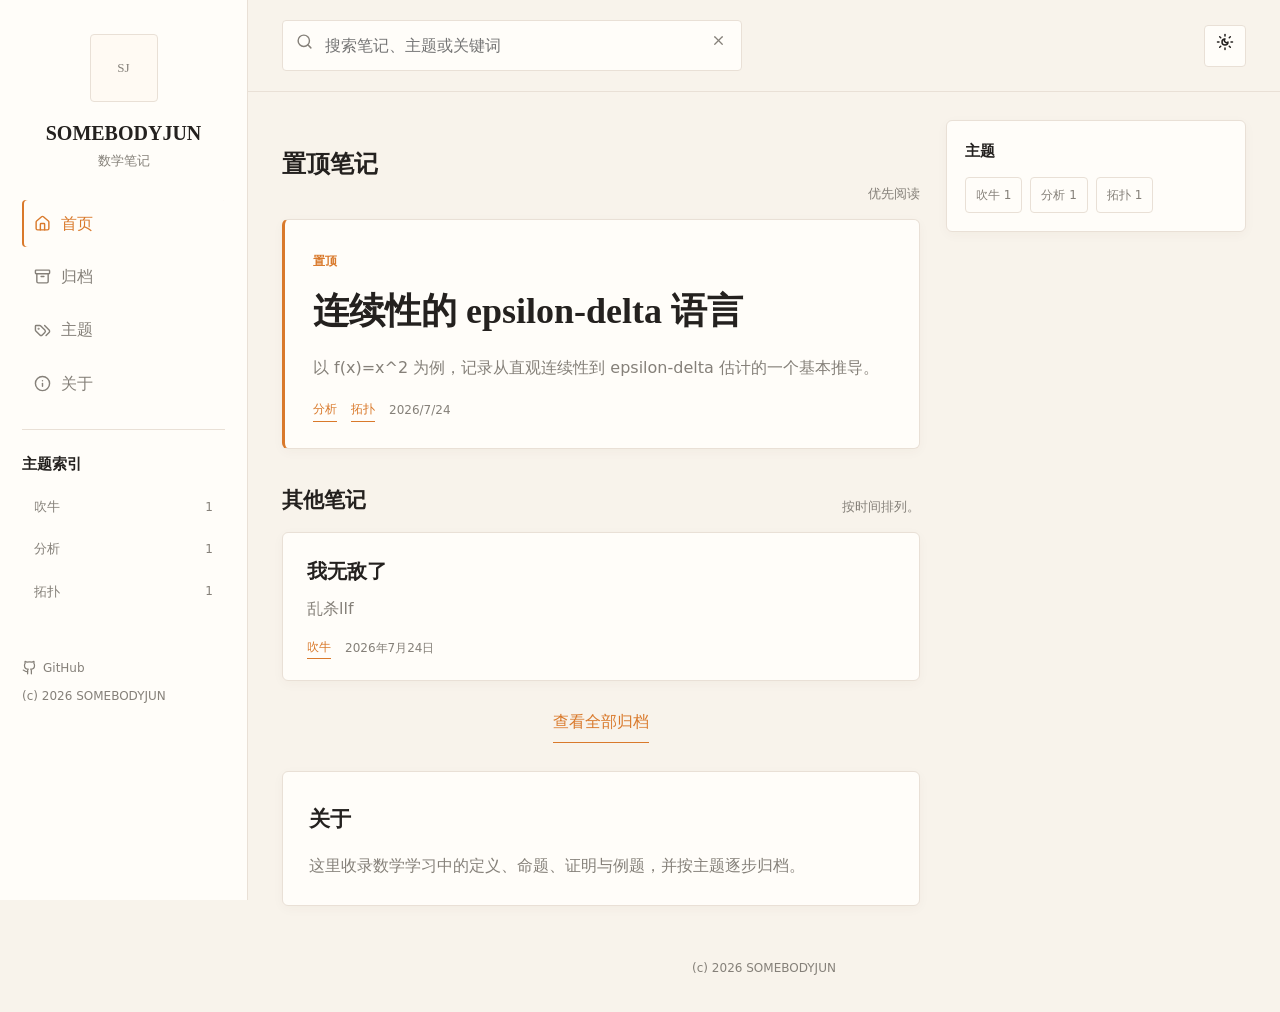
==== commit f7d9e818: "Deploy notes site 2026-07-24 15:20" ====
--- a/index.html
+++ b/index.html
@@ -1,5 +1,5 @@
-<!DOCTYPE html><html lang="zh-CN"> <head><meta charset="utf-8"><meta name="viewport" content="width=device-width, initial-scale=1"><meta name="description" content="SOMEBODYJUN 的数学笔记。"><meta name="theme-color" content="#f8f3eb" data-theme-color><title>SOMEBODYJUN · 数学笔记</title><link rel="stylesheet" href="/_astro/archive.Q9fQZPSA.css"></head> <body> <div class="site-shell"> <aside class="sidebar" data-sidebar> <a class="brand" href="/" aria-label="SOMEBODYJUN 首页"> <span class="avatar" aria-hidden="true">SJ</span> <strong>SOMEBODYJUN</strong> <span>数学笔记</span> </a> <nav class="nav-list" aria-label="主导航"> <a class="nav-link active" href="/"> <span class="left"><svg xmlns="http://www.w3.org/2000/svg" stroke-width="2" width="17" height="17" stroke="currentColor" stroke-linecap="round" stroke-linejoin="round" fill="none" viewBox="0 0 24 24" aria-hidden="true" class="lucide lucide-house">  <path d="M15 21v-8a1 1 0 0 0-1-1h-4a1 1 0 0 0-1 1v8"></path> <path d="M3 10a2 2 0 0 1 .709-1.528l7-5.999a2 2 0 0 1 2.582 0l7 5.999A2 2 0 0 1 21 10v9a2 2 0 0 1-2 2H5a2 2 0 0 1-2-2z"></path>  </svg><span>首页</span></span> </a> <a class="nav-link" href="/archive/"> <span class="left"><svg xmlns="http://www.w3.org/2000/svg" stroke-width="2" width="17" height="17" stroke="currentColor" stroke-linecap="round" stroke-linejoin="round" fill="none" viewBox="0 0 24 24" aria-hidden="true" class="lucide lucide-archive">  <rect width="20" height="5" x="2" y="3" rx="1"></rect> <path d="M4 8v11a2 2 0 0 0 2 2h12a2 2 0 0 0 2-2V8"></path> <path d="M10 12h4"></path>  </svg><span>归档</span></span> </a> <a class="nav-link" href="/#tags"> <span class="left"><svg xmlns="http://www.w3.org/2000/svg" stroke-width="2" width="17" height="17" stroke="currentColor" stroke-linecap="round" stroke-linejoin="round" fill="none" viewBox="0 0 24 24" aria-hidden="true" class="lucide lucide-tags">  <path d="m15 5 6.3 6.3a2.4 2.4 0 0 1 0 3.4L17 19"></path> <path d="M9.586 5.586A2 2 0 0 0 8.172 5H3a1 1 0 0 0-1 1v5.172a2 2 0 0 0 .586 1.414L8.29 18.29a2.426 2.426 0 0 0 3.42 0l3.58-3.58a2.426 2.426 0 0 0 0-3.42z"></path> <circle cx="6.5" cy="9.5" r=".5" fill="currentColor"></circle>  </svg><span>主题</span></span> </a> <a class="nav-link" href="/#about"> <span class="left"><svg xmlns="http://www.w3.org/2000/svg" stroke-width="2" width="17" height="17" stroke="currentColor" stroke-linecap="round" stroke-linejoin="round" fill="none" viewBox="0 0 24 24" aria-hidden="true" class="lucide lucide-info">  <circle cx="12" cy="12" r="10"></circle> <path d="M12 16v-4"></path> <path d="M12 8h.01"></path>  </svg><span>关于</span></span> </a> </nav> <section class="sidebar-section" aria-labelledby="topic-navigation"> <h2 id="topic-navigation">主题索引</h2> <div class="category-list"> <a class="category-link" href="/archive/?tag=%E5%88%86%E6%9E%90"> <span>分析</span><span>1</span> </a><a class="category-link" href="/archive/?tag=%E6%8B%93%E6%89%91"> <span>拓扑</span><span>1</span> </a> </div> </section> <div class="sidebar-footer"> <a href="https://github.com/SOMEBODYJUN" target="_blank" rel="noreferrer"> <svg xmlns="http://www.w3.org/2000/svg" stroke-width="2" width="15" height="15" stroke="currentColor" stroke-linecap="round" stroke-linejoin="round" fill="none" viewBox="0 0 24 24" aria-hidden="true" class="lucide lucide-github">  <path d="M15 22v-4a4.8 4.8 0 0 0-1-3.5c3 0 6-2 6-5.5.08-1.25-.27-2.48-1-3.5.28-1.15.28-2.35 0-3.5 0 0-1 0-3 1.5-2.64-.5-5.36-.5-8 0C6 2 5 2 5 2c-.3 1.15-.3 2.35 0 3.5A5.403 5.403 0 0 0 4 9c0 3.5 3 5.5 6 5.5-.39.49-.68 1.05-.85 1.65-.17.6-.22 1.23-.15 1.85v4"></path> <path d="M9 18c-4.51 2-5-2-7-2"></path>  </svg> GitHub
-</a> <div>(c) 2026 SOMEBODYJUN</div> </div> </aside> <button class="sidebar-backdrop" data-menu-backdrop type="button" aria-label="关闭菜单" tabindex="-1"></button> <main class="main-area"> <header class="topbar"> <button class="icon-button mobile-menu" data-menu-toggle type="button" aria-label="打开菜单" aria-expanded="false" title="打开菜单"> <svg xmlns="http://www.w3.org/2000/svg" stroke-width="2" width="19" height="19" stroke="currentColor" stroke-linecap="round" stroke-linejoin="round" fill="none" viewBox="0 0 24 24" aria-hidden="true" class="lucide lucide-menu">  <line x1="4" x2="20" y1="12" y2="12"></line> <line x1="4" x2="20" y1="6" y2="6"></line> <line x1="4" x2="20" y1="18" y2="18"></line>  </svg> </button> <form class="search-box" data-search-form role="search"> <svg xmlns="http://www.w3.org/2000/svg" stroke-width="2" width="17" height="17" stroke="currentColor" stroke-linecap="round" stroke-linejoin="round" fill="none" viewBox="0 0 24 24" aria-hidden="true" class="lucide lucide-search">  <circle cx="11" cy="11" r="8"></circle> <path d="m21 21-4.3-4.3"></path>  </svg> <input name="q" type="search" placeholder="搜索笔记、主题或关键词" aria-label="搜索笔记"> <button data-clear-search type="button" aria-label="清除搜索" title="清除搜索"><svg xmlns="http://www.w3.org/2000/svg" stroke-width="2" width="15" height="15" stroke="currentColor" stroke-linecap="round" stroke-linejoin="round" fill="none" viewBox="0 0 24 24" aria-hidden="true" class="lucide lucide-x">  <path d="M18 6 6 18"></path> <path d="m6 6 12 12"></path>  </svg></button> </form> <button class="icon-button" data-theme-toggle type="button" aria-label="切换明暗主题" title="切换明暗主题" aria-pressed="false"> <svg xmlns="http://www.w3.org/2000/svg" stroke-width="2" width="18" height="18" stroke="currentColor" stroke-linecap="round" stroke-linejoin="round" fill="none" viewBox="0 0 24 24" aria-hidden="true" class="lucide lucide-sun-moon">  <path d="M12 8a2.83 2.83 0 0 0 4 4 4 4 0 1 1-4-4"></path> <path d="M12 2v2"></path> <path d="M12 20v2"></path> <path d="m4.9 4.9 1.4 1.4"></path> <path d="m17.7 17.7 1.4 1.4"></path> <path d="M2 12h2"></path> <path d="M20 12h2"></path> <path d="m6.3 17.7-1.4 1.4"></path> <path d="m19.1 4.9-1.4 1.4"></path>  </svg> </button> </header>  <div class="content-grid"> <section class="page-main">  <div class="section-title"> <h1>置顶笔记</h1> <p>优先阅读</p> </div> <a class="featured card" href="/notes/continuity-epsilon-delta/"> <div> <span class="eyebrow">置顶</span> <h2>连续性的 epsilon-delta 语言</h2> <p>以 f(x)=x^2 为例，记录从直观连续性到 epsilon-delta 估计的一个基本推导。</p> <div class="meta"> <span class="tag">分析</span><span class="tag">拓扑</span> <span>2026/7/24</span> </div> </div> </a>  <div class="section-title" id="notes"> <h2>其他笔记</h2> <p>按时间排列。</p> </div>  <a class="load-more" href="/archive/">查看全部归档</a> <section class="about-card card" id="about"> <div class="section-title"> <h2>关于</h2> </div> <p class="about-copy">这里收录数学学习中的定义、命题、证明与例题，并按主题逐步归档。</p> </section> </section> <aside class="rightbar"> <section class="widget card" id="tags"> <h2>主题</h2> <div class="tag-cloud"> <a class="tag-button" href="/archive/?tag=%E5%88%86%E6%9E%90">分析 1</a><a class="tag-button" href="/archive/?tag=%E6%8B%93%E6%89%91">拓扑 1</a> </div> </section> </aside> </div>  <footer class="site-footer">(c) 2026 SOMEBODYJUN</footer> </main> </div> <script>
+<!DOCTYPE html><html lang="zh-CN"> <head><meta charset="utf-8"><meta name="viewport" content="width=device-width, initial-scale=1"><meta name="description" content="SOMEBODYJUN 的数学笔记。"><meta name="theme-color" content="#f8f3eb" data-theme-color><title>SOMEBODYJUN · 数学笔记</title><link rel="stylesheet" href="/_astro/archive.Q9fQZPSA.css"></head> <body> <div class="site-shell"> <aside class="sidebar" data-sidebar> <a class="brand" href="/" aria-label="SOMEBODYJUN 首页"> <span class="avatar" aria-hidden="true">SJ</span> <strong>SOMEBODYJUN</strong> <span>数学笔记</span> </a> <nav class="nav-list" aria-label="主导航"> <a class="nav-link active" href="/"> <span class="left"><svg xmlns="http://www.w3.org/2000/svg" stroke-width="2" width="17" height="17" stroke="currentColor" stroke-linecap="round" stroke-linejoin="round" fill="none" viewBox="0 0 24 24" aria-hidden="true" class="lucide lucide-house">  <path d="M15 21v-8a1 1 0 0 0-1-1h-4a1 1 0 0 0-1 1v8"></path> <path d="M3 10a2 2 0 0 1 .709-1.528l7-5.999a2 2 0 0 1 2.582 0l7 5.999A2 2 0 0 1 21 10v9a2 2 0 0 1-2 2H5a2 2 0 0 1-2-2z"></path>  </svg><span>首页</span></span> </a> <a class="nav-link" href="/archive/"> <span class="left"><svg xmlns="http://www.w3.org/2000/svg" stroke-width="2" width="17" height="17" stroke="currentColor" stroke-linecap="round" stroke-linejoin="round" fill="none" viewBox="0 0 24 24" aria-hidden="true" class="lucide lucide-archive">  <rect width="20" height="5" x="2" y="3" rx="1"></rect> <path d="M4 8v11a2 2 0 0 0 2 2h12a2 2 0 0 0 2-2V8"></path> <path d="M10 12h4"></path>  </svg><span>归档</span></span> </a> <a class="nav-link" href="/#tags"> <span class="left"><svg xmlns="http://www.w3.org/2000/svg" stroke-width="2" width="17" height="17" stroke="currentColor" stroke-linecap="round" stroke-linejoin="round" fill="none" viewBox="0 0 24 24" aria-hidden="true" class="lucide lucide-tags">  <path d="m15 5 6.3 6.3a2.4 2.4 0 0 1 0 3.4L17 19"></path> <path d="M9.586 5.586A2 2 0 0 0 8.172 5H3a1 1 0 0 0-1 1v5.172a2 2 0 0 0 .586 1.414L8.29 18.29a2.426 2.426 0 0 0 3.42 0l3.58-3.58a2.426 2.426 0 0 0 0-3.42z"></path> <circle cx="6.5" cy="9.5" r=".5" fill="currentColor"></circle>  </svg><span>主题</span></span> </a> <a class="nav-link" href="/#about"> <span class="left"><svg xmlns="http://www.w3.org/2000/svg" stroke-width="2" width="17" height="17" stroke="currentColor" stroke-linecap="round" stroke-linejoin="round" fill="none" viewBox="0 0 24 24" aria-hidden="true" class="lucide lucide-info">  <circle cx="12" cy="12" r="10"></circle> <path d="M12 16v-4"></path> <path d="M12 8h.01"></path>  </svg><span>关于</span></span> </a> </nav> <section class="sidebar-section" aria-labelledby="topic-navigation"> <h2 id="topic-navigation">主题索引</h2> <div class="category-list"> <a class="category-link" href="/archive/?tag=%E5%90%B9%E7%89%9B"> <span>吹牛</span><span>1</span> </a><a class="category-link" href="/archive/?tag=%E5%88%86%E6%9E%90"> <span>分析</span><span>1</span> </a><a class="category-link" href="/archive/?tag=%E6%8B%93%E6%89%91"> <span>拓扑</span><span>1</span> </a> </div> </section> <div class="sidebar-footer"> <a href="https://github.com/SOMEBODYJUN" target="_blank" rel="noreferrer"> <svg xmlns="http://www.w3.org/2000/svg" stroke-width="2" width="15" height="15" stroke="currentColor" stroke-linecap="round" stroke-linejoin="round" fill="none" viewBox="0 0 24 24" aria-hidden="true" class="lucide lucide-github">  <path d="M15 22v-4a4.8 4.8 0 0 0-1-3.5c3 0 6-2 6-5.5.08-1.25-.27-2.48-1-3.5.28-1.15.28-2.35 0-3.5 0 0-1 0-3 1.5-2.64-.5-5.36-.5-8 0C6 2 5 2 5 2c-.3 1.15-.3 2.35 0 3.5A5.403 5.403 0 0 0 4 9c0 3.5 3 5.5 6 5.5-.39.49-.68 1.05-.85 1.65-.17.6-.22 1.23-.15 1.85v4"></path> <path d="M9 18c-4.51 2-5-2-7-2"></path>  </svg> GitHub
+</a> <div>(c) 2026 SOMEBODYJUN</div> </div> </aside> <button class="sidebar-backdrop" data-menu-backdrop type="button" aria-label="关闭菜单" tabindex="-1"></button> <main class="main-area"> <header class="topbar"> <button class="icon-button mobile-menu" data-menu-toggle type="button" aria-label="打开菜单" aria-expanded="false" title="打开菜单"> <svg xmlns="http://www.w3.org/2000/svg" stroke-width="2" width="19" height="19" stroke="currentColor" stroke-linecap="round" stroke-linejoin="round" fill="none" viewBox="0 0 24 24" aria-hidden="true" class="lucide lucide-menu">  <line x1="4" x2="20" y1="12" y2="12"></line> <line x1="4" x2="20" y1="6" y2="6"></line> <line x1="4" x2="20" y1="18" y2="18"></line>  </svg> </button> <form class="search-box" data-search-form role="search"> <svg xmlns="http://www.w3.org/2000/svg" stroke-width="2" width="17" height="17" stroke="currentColor" stroke-linecap="round" stroke-linejoin="round" fill="none" viewBox="0 0 24 24" aria-hidden="true" class="lucide lucide-search">  <circle cx="11" cy="11" r="8"></circle> <path d="m21 21-4.3-4.3"></path>  </svg> <input name="q" type="search" placeholder="搜索笔记、主题或关键词" aria-label="搜索笔记"> <button data-clear-search type="button" aria-label="清除搜索" title="清除搜索"><svg xmlns="http://www.w3.org/2000/svg" stroke-width="2" width="15" height="15" stroke="currentColor" stroke-linecap="round" stroke-linejoin="round" fill="none" viewBox="0 0 24 24" aria-hidden="true" class="lucide lucide-x">  <path d="M18 6 6 18"></path> <path d="m6 6 12 12"></path>  </svg></button> </form> <button class="icon-button" data-theme-toggle type="button" aria-label="切换明暗主题" title="切换明暗主题" aria-pressed="false"> <svg xmlns="http://www.w3.org/2000/svg" stroke-width="2" width="18" height="18" stroke="currentColor" stroke-linecap="round" stroke-linejoin="round" fill="none" viewBox="0 0 24 24" aria-hidden="true" class="lucide lucide-sun-moon">  <path d="M12 8a2.83 2.83 0 0 0 4 4 4 4 0 1 1-4-4"></path> <path d="M12 2v2"></path> <path d="M12 20v2"></path> <path d="m4.9 4.9 1.4 1.4"></path> <path d="m17.7 17.7 1.4 1.4"></path> <path d="M2 12h2"></path> <path d="M20 12h2"></path> <path d="m6.3 17.7-1.4 1.4"></path> <path d="m19.1 4.9-1.4 1.4"></path>  </svg> </button> </header>  <div class="content-grid"> <section class="page-main">  <div class="section-title"> <h1>置顶笔记</h1> <p>优先阅读</p> </div> <a class="featured card" href="/notes/continuity-epsilon-delta/"> <div> <span class="eyebrow">置顶</span> <h2>连续性的 epsilon-delta 语言</h2> <p>以 f(x)=x^2 为例，记录从直观连续性到 epsilon-delta 估计的一个基本推导。</p> <div class="meta"> <span class="tag">分析</span><span class="tag">拓扑</span> <span>2026/7/24</span> </div> </div> </a>  <div class="section-title" id="notes"> <h2>其他笔记</h2> <p>按时间排列。</p> </div> <div class="article-list card"> <a class="article-card" href="/notes/测试副本/"> <div> <h3>我无敌了</h3> <p>乱杀llf</p> <div class="meta"> <span class="tag">吹牛</span> <span>2026年7月24日</span> </div> </div> </a> </div> <a class="load-more" href="/archive/">查看全部归档</a> <section class="about-card card" id="about"> <div class="section-title"> <h2>关于</h2> </div> <p class="about-copy">这里收录数学学习中的定义、命题、证明与例题，并按主题逐步归档。</p> </section> </section> <aside class="rightbar"> <section class="widget card" id="tags"> <h2>主题</h2> <div class="tag-cloud"> <a class="tag-button" href="/archive/?tag=%E5%90%B9%E7%89%9B">吹牛 1</a><a class="tag-button" href="/archive/?tag=%E5%88%86%E6%9E%90">分析 1</a><a class="tag-button" href="/archive/?tag=%E6%8B%93%E6%89%91">拓扑 1</a> </div> </section> </aside> </div>  <footer class="site-footer">(c) 2026 SOMEBODYJUN</footer> </main> </div> <script>
       const themeToggle = document.querySelector("[data-theme-toggle]");
       const themeColor = document.querySelector("[data-theme-color]");
       const applyTheme = (theme) => {
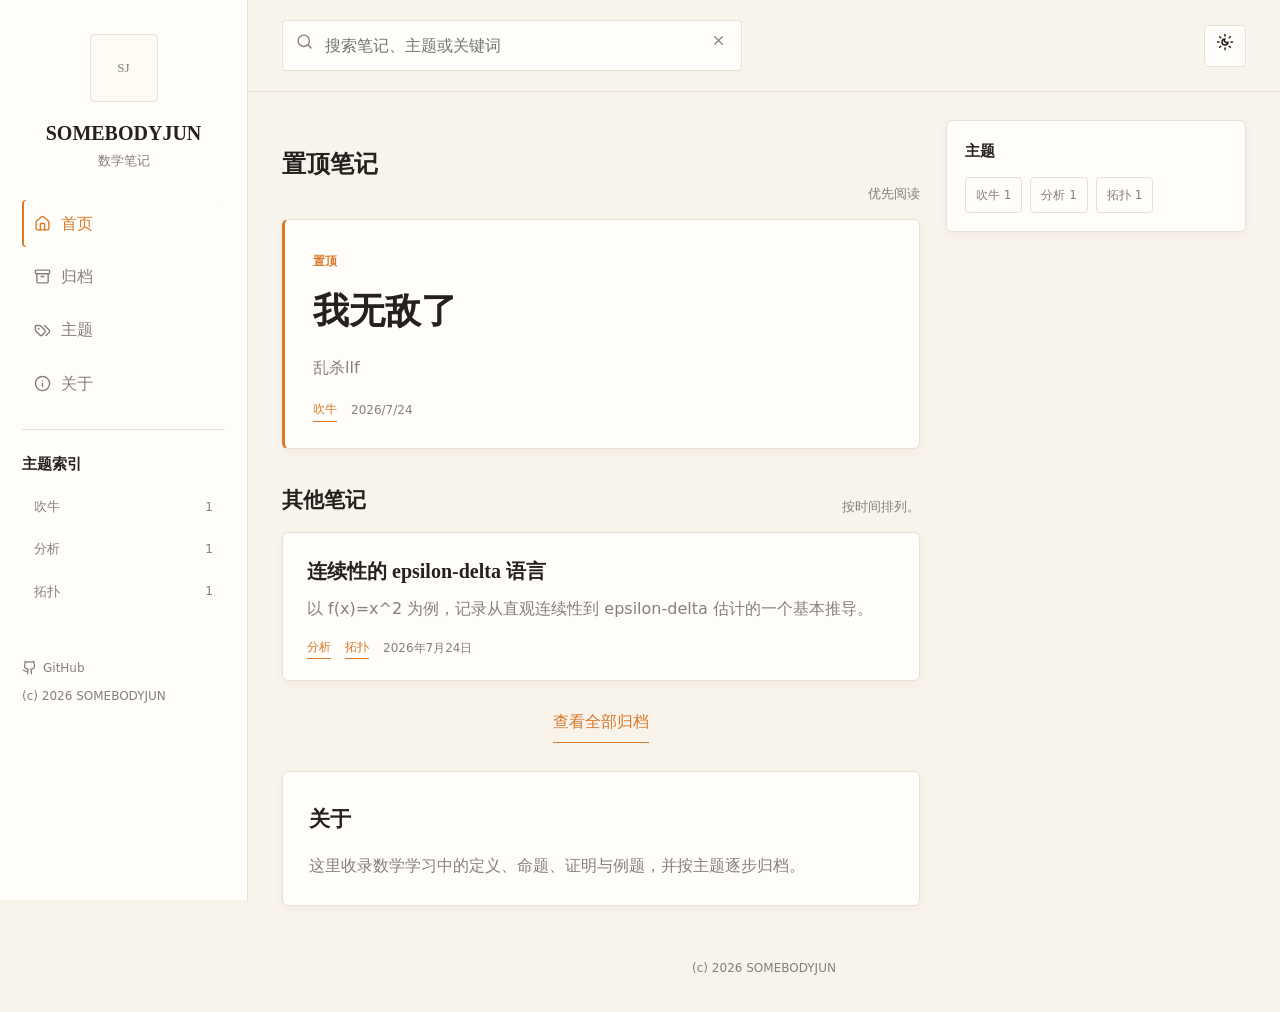
==== commit b22d19c2: "Deploy notes site 2026-07-24 18:15" ====
--- a/index.html
+++ b/index.html
@@ -1,5 +1,5 @@
 <!DOCTYPE html><html lang="zh-CN"> <head><meta charset="utf-8"><meta name="viewport" content="width=device-width, initial-scale=1"><meta name="description" content="SOMEBODYJUN 的数学笔记。"><meta name="theme-color" content="#f8f3eb" data-theme-color><title>SOMEBODYJUN · 数学笔记</title><link rel="stylesheet" href="/_astro/archive.Q9fQZPSA.css"></head> <body> <div class="site-shell"> <aside class="sidebar" data-sidebar> <a class="brand" href="/" aria-label="SOMEBODYJUN 首页"> <span class="avatar" aria-hidden="true">SJ</span> <strong>SOMEBODYJUN</strong> <span>数学笔记</span> </a> <nav class="nav-list" aria-label="主导航"> <a class="nav-link active" href="/"> <span class="left"><svg xmlns="http://www.w3.org/2000/svg" stroke-width="2" width="17" height="17" stroke="currentColor" stroke-linecap="round" stroke-linejoin="round" fill="none" viewBox="0 0 24 24" aria-hidden="true" class="lucide lucide-house">  <path d="M15 21v-8a1 1 0 0 0-1-1h-4a1 1 0 0 0-1 1v8"></path> <path d="M3 10a2 2 0 0 1 .709-1.528l7-5.999a2 2 0 0 1 2.582 0l7 5.999A2 2 0 0 1 21 10v9a2 2 0 0 1-2 2H5a2 2 0 0 1-2-2z"></path>  </svg><span>首页</span></span> </a> <a class="nav-link" href="/archive/"> <span class="left"><svg xmlns="http://www.w3.org/2000/svg" stroke-width="2" width="17" height="17" stroke="currentColor" stroke-linecap="round" stroke-linejoin="round" fill="none" viewBox="0 0 24 24" aria-hidden="true" class="lucide lucide-archive">  <rect width="20" height="5" x="2" y="3" rx="1"></rect> <path d="M4 8v11a2 2 0 0 0 2 2h12a2 2 0 0 0 2-2V8"></path> <path d="M10 12h4"></path>  </svg><span>归档</span></span> </a> <a class="nav-link" href="/#tags"> <span class="left"><svg xmlns="http://www.w3.org/2000/svg" stroke-width="2" width="17" height="17" stroke="currentColor" stroke-linecap="round" stroke-linejoin="round" fill="none" viewBox="0 0 24 24" aria-hidden="true" class="lucide lucide-tags">  <path d="m15 5 6.3 6.3a2.4 2.4 0 0 1 0 3.4L17 19"></path> <path d="M9.586 5.586A2 2 0 0 0 8.172 5H3a1 1 0 0 0-1 1v5.172a2 2 0 0 0 .586 1.414L8.29 18.29a2.426 2.426 0 0 0 3.42 0l3.58-3.58a2.426 2.426 0 0 0 0-3.42z"></path> <circle cx="6.5" cy="9.5" r=".5" fill="currentColor"></circle>  </svg><span>主题</span></span> </a> <a class="nav-link" href="/#about"> <span class="left"><svg xmlns="http://www.w3.org/2000/svg" stroke-width="2" width="17" height="17" stroke="currentColor" stroke-linecap="round" stroke-linejoin="round" fill="none" viewBox="0 0 24 24" aria-hidden="true" class="lucide lucide-info">  <circle cx="12" cy="12" r="10"></circle> <path d="M12 16v-4"></path> <path d="M12 8h.01"></path>  </svg><span>关于</span></span> </a> </nav> <section class="sidebar-section" aria-labelledby="topic-navigation"> <h2 id="topic-navigation">主题索引</h2> <div class="category-list"> <a class="category-link" href="/archive/?tag=%E5%90%B9%E7%89%9B"> <span>吹牛</span><span>1</span> </a><a class="category-link" href="/archive/?tag=%E5%88%86%E6%9E%90"> <span>分析</span><span>1</span> </a><a class="category-link" href="/archive/?tag=%E6%8B%93%E6%89%91"> <span>拓扑</span><span>1</span> </a> </div> </section> <div class="sidebar-footer"> <a href="https://github.com/SOMEBODYJUN" target="_blank" rel="noreferrer"> <svg xmlns="http://www.w3.org/2000/svg" stroke-width="2" width="15" height="15" stroke="currentColor" stroke-linecap="round" stroke-linejoin="round" fill="none" viewBox="0 0 24 24" aria-hidden="true" class="lucide lucide-github">  <path d="M15 22v-4a4.8 4.8 0 0 0-1-3.5c3 0 6-2 6-5.5.08-1.25-.27-2.48-1-3.5.28-1.15.28-2.35 0-3.5 0 0-1 0-3 1.5-2.64-.5-5.36-.5-8 0C6 2 5 2 5 2c-.3 1.15-.3 2.35 0 3.5A5.403 5.403 0 0 0 4 9c0 3.5 3 5.5 6 5.5-.39.49-.68 1.05-.85 1.65-.17.6-.22 1.23-.15 1.85v4"></path> <path d="M9 18c-4.51 2-5-2-7-2"></path>  </svg> GitHub
-</a> <div>(c) 2026 SOMEBODYJUN</div> </div> </aside> <button class="sidebar-backdrop" data-menu-backdrop type="button" aria-label="关闭菜单" tabindex="-1"></button> <main class="main-area"> <header class="topbar"> <button class="icon-button mobile-menu" data-menu-toggle type="button" aria-label="打开菜单" aria-expanded="false" title="打开菜单"> <svg xmlns="http://www.w3.org/2000/svg" stroke-width="2" width="19" height="19" stroke="currentColor" stroke-linecap="round" stroke-linejoin="round" fill="none" viewBox="0 0 24 24" aria-hidden="true" class="lucide lucide-menu">  <line x1="4" x2="20" y1="12" y2="12"></line> <line x1="4" x2="20" y1="6" y2="6"></line> <line x1="4" x2="20" y1="18" y2="18"></line>  </svg> </button> <form class="search-box" data-search-form role="search"> <svg xmlns="http://www.w3.org/2000/svg" stroke-width="2" width="17" height="17" stroke="currentColor" stroke-linecap="round" stroke-linejoin="round" fill="none" viewBox="0 0 24 24" aria-hidden="true" class="lucide lucide-search">  <circle cx="11" cy="11" r="8"></circle> <path d="m21 21-4.3-4.3"></path>  </svg> <input name="q" type="search" placeholder="搜索笔记、主题或关键词" aria-label="搜索笔记"> <button data-clear-search type="button" aria-label="清除搜索" title="清除搜索"><svg xmlns="http://www.w3.org/2000/svg" stroke-width="2" width="15" height="15" stroke="currentColor" stroke-linecap="round" stroke-linejoin="round" fill="none" viewBox="0 0 24 24" aria-hidden="true" class="lucide lucide-x">  <path d="M18 6 6 18"></path> <path d="m6 6 12 12"></path>  </svg></button> </form> <button class="icon-button" data-theme-toggle type="button" aria-label="切换明暗主题" title="切换明暗主题" aria-pressed="false"> <svg xmlns="http://www.w3.org/2000/svg" stroke-width="2" width="18" height="18" stroke="currentColor" stroke-linecap="round" stroke-linejoin="round" fill="none" viewBox="0 0 24 24" aria-hidden="true" class="lucide lucide-sun-moon">  <path d="M12 8a2.83 2.83 0 0 0 4 4 4 4 0 1 1-4-4"></path> <path d="M12 2v2"></path> <path d="M12 20v2"></path> <path d="m4.9 4.9 1.4 1.4"></path> <path d="m17.7 17.7 1.4 1.4"></path> <path d="M2 12h2"></path> <path d="M20 12h2"></path> <path d="m6.3 17.7-1.4 1.4"></path> <path d="m19.1 4.9-1.4 1.4"></path>  </svg> </button> </header>  <div class="content-grid"> <section class="page-main">  <div class="section-title"> <h1>置顶笔记</h1> <p>优先阅读</p> </div> <a class="featured card" href="/notes/continuity-epsilon-delta/"> <div> <span class="eyebrow">置顶</span> <h2>连续性的 epsilon-delta 语言</h2> <p>以 f(x)=x^2 为例，记录从直观连续性到 epsilon-delta 估计的一个基本推导。</p> <div class="meta"> <span class="tag">分析</span><span class="tag">拓扑</span> <span>2026/7/24</span> </div> </div> </a>  <div class="section-title" id="notes"> <h2>其他笔记</h2> <p>按时间排列。</p> </div> <div class="article-list card"> <a class="article-card" href="/notes/测试副本/"> <div> <h3>我无敌了</h3> <p>乱杀llf</p> <div class="meta"> <span class="tag">吹牛</span> <span>2026年7月24日</span> </div> </div> </a> </div> <a class="load-more" href="/archive/">查看全部归档</a> <section class="about-card card" id="about"> <div class="section-title"> <h2>关于</h2> </div> <p class="about-copy">这里收录数学学习中的定义、命题、证明与例题，并按主题逐步归档。</p> </section> </section> <aside class="rightbar"> <section class="widget card" id="tags"> <h2>主题</h2> <div class="tag-cloud"> <a class="tag-button" href="/archive/?tag=%E5%90%B9%E7%89%9B">吹牛 1</a><a class="tag-button" href="/archive/?tag=%E5%88%86%E6%9E%90">分析 1</a><a class="tag-button" href="/archive/?tag=%E6%8B%93%E6%89%91">拓扑 1</a> </div> </section> </aside> </div>  <footer class="site-footer">(c) 2026 SOMEBODYJUN</footer> </main> </div> <script>
+</a> <div>(c) 2026 SOMEBODYJUN</div> </div> </aside> <button class="sidebar-backdrop" data-menu-backdrop type="button" aria-label="关闭菜单" tabindex="-1"></button> <main class="main-area"> <header class="topbar"> <button class="icon-button mobile-menu" data-menu-toggle type="button" aria-label="打开菜单" aria-expanded="false" title="打开菜单"> <svg xmlns="http://www.w3.org/2000/svg" stroke-width="2" width="19" height="19" stroke="currentColor" stroke-linecap="round" stroke-linejoin="round" fill="none" viewBox="0 0 24 24" aria-hidden="true" class="lucide lucide-menu">  <line x1="4" x2="20" y1="12" y2="12"></line> <line x1="4" x2="20" y1="6" y2="6"></line> <line x1="4" x2="20" y1="18" y2="18"></line>  </svg> </button> <form class="search-box" data-search-form role="search"> <svg xmlns="http://www.w3.org/2000/svg" stroke-width="2" width="17" height="17" stroke="currentColor" stroke-linecap="round" stroke-linejoin="round" fill="none" viewBox="0 0 24 24" aria-hidden="true" class="lucide lucide-search">  <circle cx="11" cy="11" r="8"></circle> <path d="m21 21-4.3-4.3"></path>  </svg> <input name="q" type="search" placeholder="搜索笔记、主题或关键词" aria-label="搜索笔记"> <button data-clear-search type="button" aria-label="清除搜索" title="清除搜索"><svg xmlns="http://www.w3.org/2000/svg" stroke-width="2" width="15" height="15" stroke="currentColor" stroke-linecap="round" stroke-linejoin="round" fill="none" viewBox="0 0 24 24" aria-hidden="true" class="lucide lucide-x">  <path d="M18 6 6 18"></path> <path d="m6 6 12 12"></path>  </svg></button> </form> <button class="icon-button" data-theme-toggle type="button" aria-label="切换明暗主题" title="切换明暗主题" aria-pressed="false"> <svg xmlns="http://www.w3.org/2000/svg" stroke-width="2" width="18" height="18" stroke="currentColor" stroke-linecap="round" stroke-linejoin="round" fill="none" viewBox="0 0 24 24" aria-hidden="true" class="lucide lucide-sun-moon">  <path d="M12 8a2.83 2.83 0 0 0 4 4 4 4 0 1 1-4-4"></path> <path d="M12 2v2"></path> <path d="M12 20v2"></path> <path d="m4.9 4.9 1.4 1.4"></path> <path d="m17.7 17.7 1.4 1.4"></path> <path d="M2 12h2"></path> <path d="M20 12h2"></path> <path d="m6.3 17.7-1.4 1.4"></path> <path d="m19.1 4.9-1.4 1.4"></path>  </svg> </button> </header>  <div class="content-grid"> <section class="page-main">  <div class="section-title"> <h1>置顶笔记</h1> <p>优先阅读</p> </div> <a class="featured card" href="/notes/测试副本/"> <div> <span class="eyebrow">置顶</span> <h2>我无敌了</h2> <p>乱杀llf</p> <div class="meta"> <span class="tag">吹牛</span> <span>2026/7/24</span> </div> </div> </a>  <div class="section-title" id="notes"> <h2>其他笔记</h2> <p>按时间排列。</p> </div> <div class="article-list card"> <a class="article-card" href="/notes/continuity-epsilon-delta/"> <div> <h3>连续性的 epsilon-delta 语言</h3> <p>以 f(x)=x^2 为例，记录从直观连续性到 epsilon-delta 估计的一个基本推导。</p> <div class="meta"> <span class="tag">分析</span><span class="tag">拓扑</span> <span>2026年7月24日</span> </div> </div> </a> </div> <a class="load-more" href="/archive/">查看全部归档</a> <section class="about-card card" id="about"> <div class="section-title"> <h2>关于</h2> </div> <p class="about-copy">这里收录数学学习中的定义、命题、证明与例题，并按主题逐步归档。</p> </section> </section> <aside class="rightbar"> <section class="widget card" id="tags"> <h2>主题</h2> <div class="tag-cloud"> <a class="tag-button" href="/archive/?tag=%E5%90%B9%E7%89%9B">吹牛 1</a><a class="tag-button" href="/archive/?tag=%E5%88%86%E6%9E%90">分析 1</a><a class="tag-button" href="/archive/?tag=%E6%8B%93%E6%89%91">拓扑 1</a> </div> </section> </aside> </div>  <footer class="site-footer">(c) 2026 SOMEBODYJUN</footer> </main> </div> <script>
       const themeToggle = document.querySelector("[data-theme-toggle]");
       const themeColor = document.querySelector("[data-theme-color]");
       const applyTheme = (theme) => {
